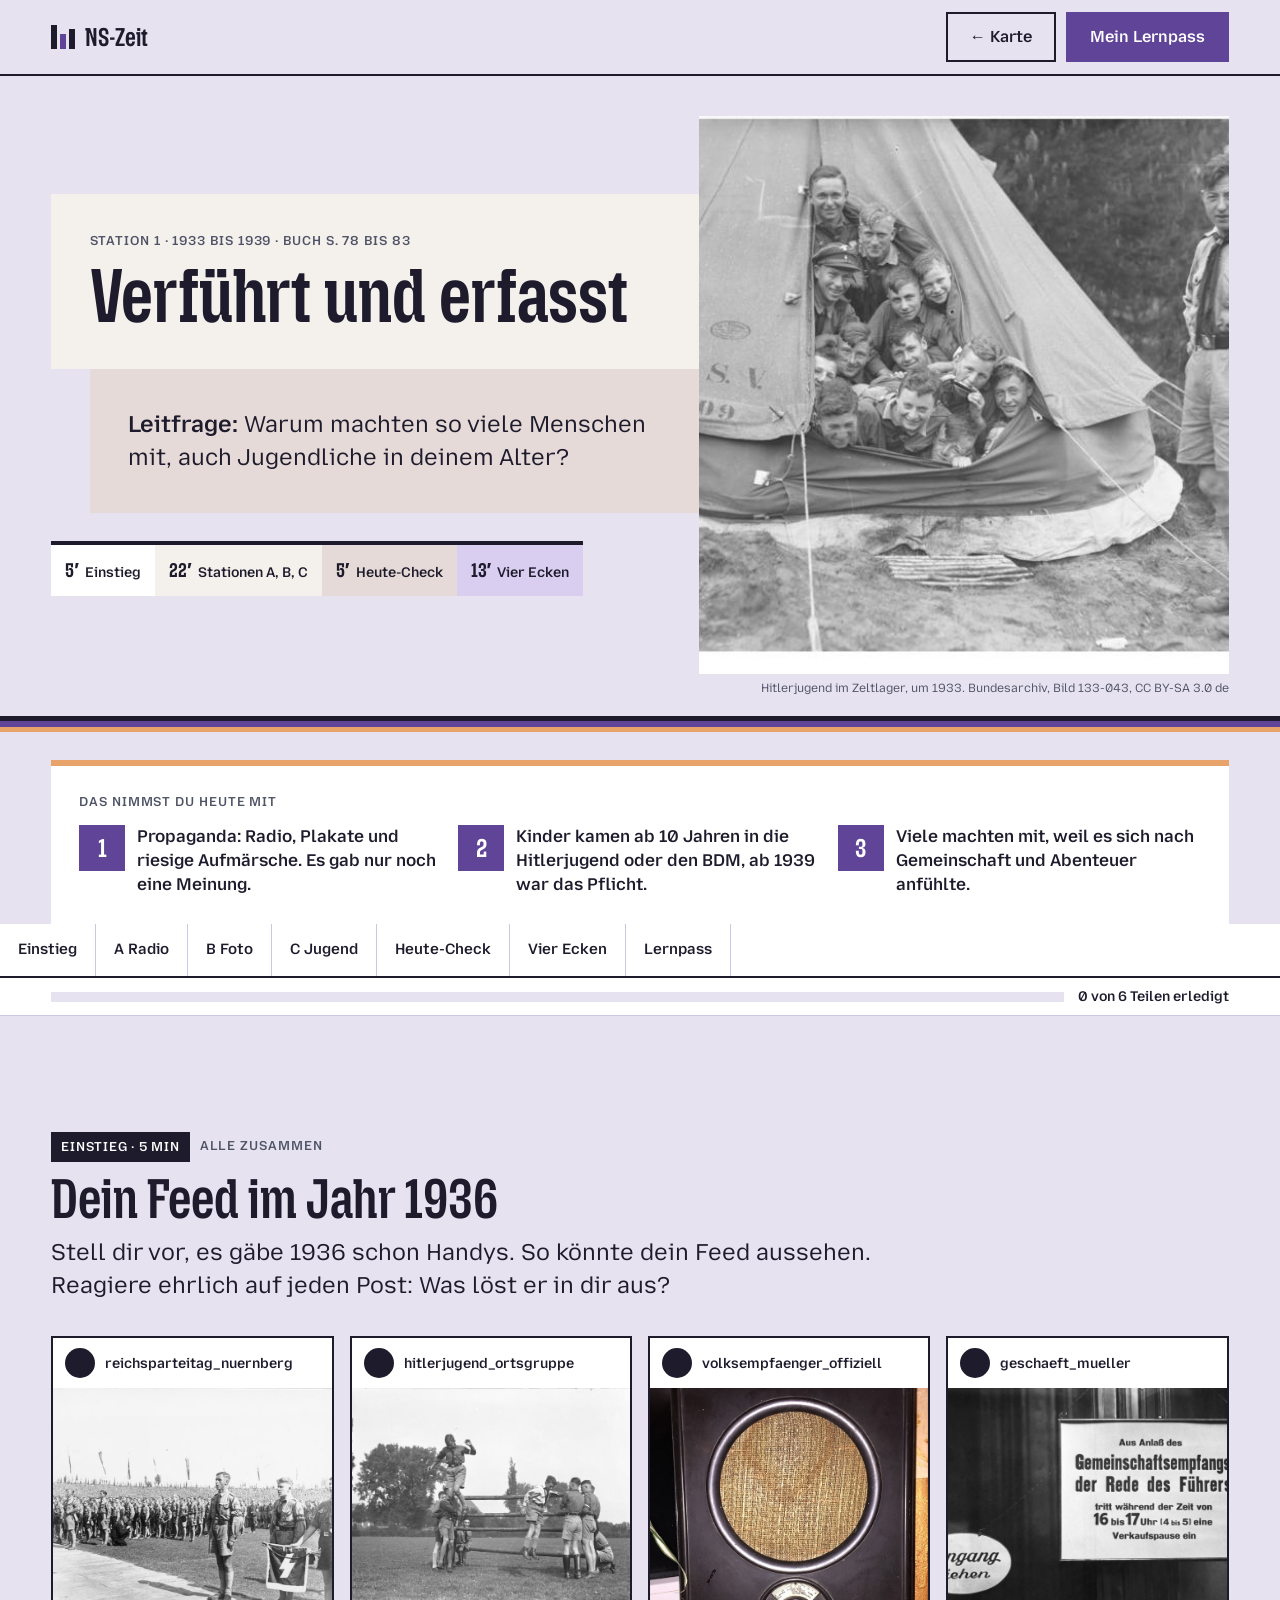
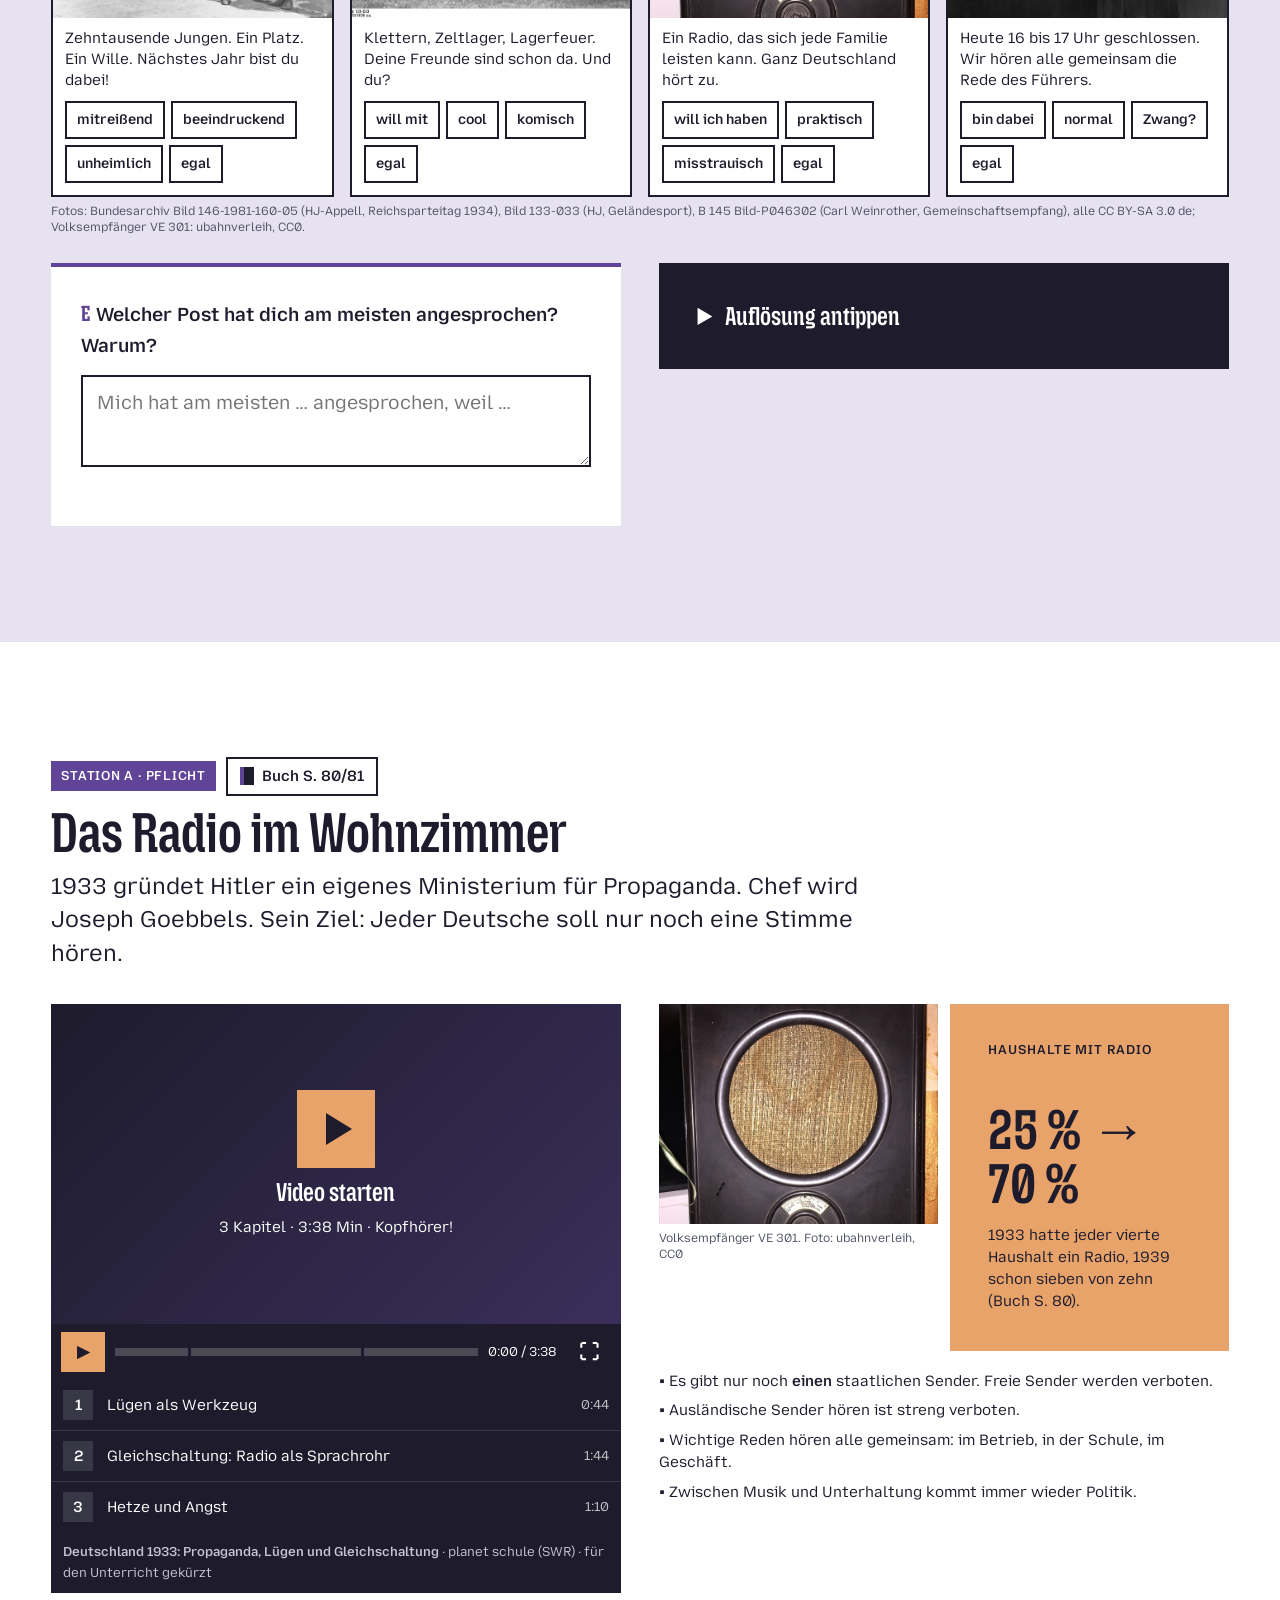
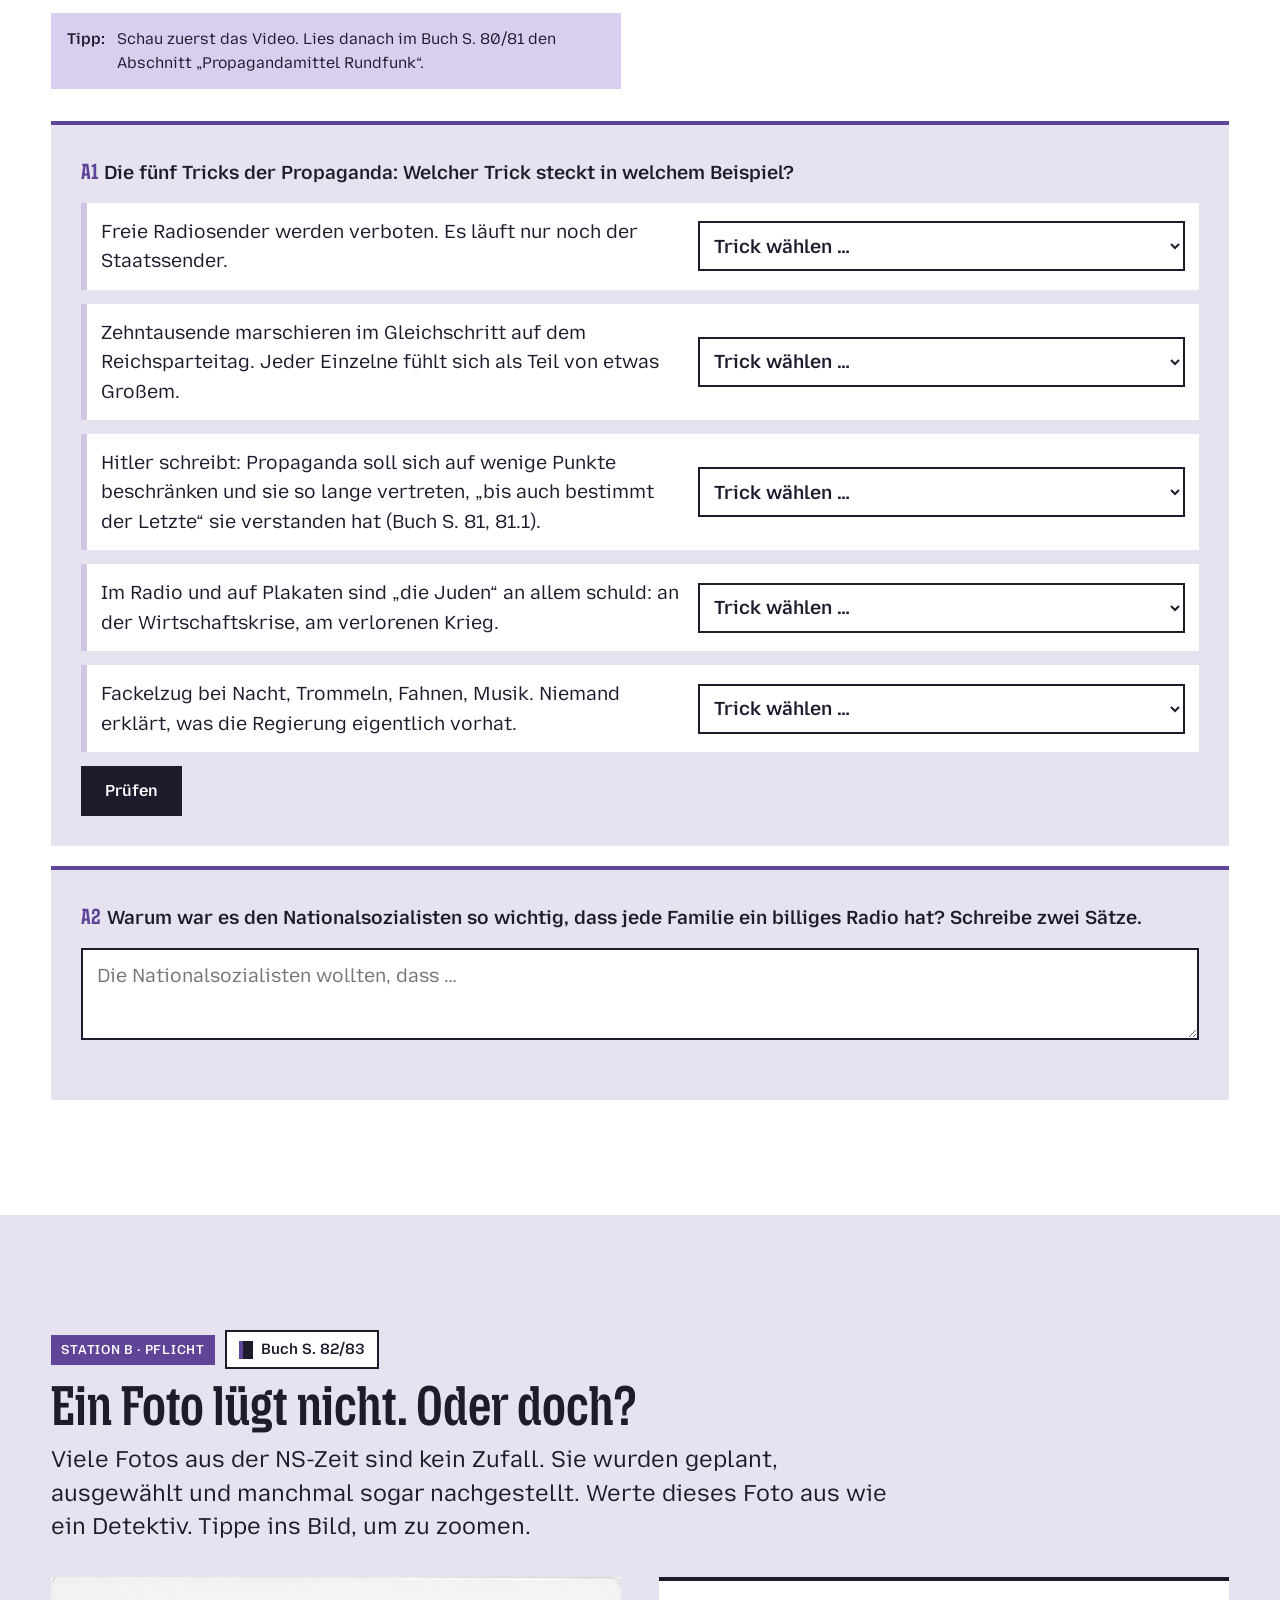
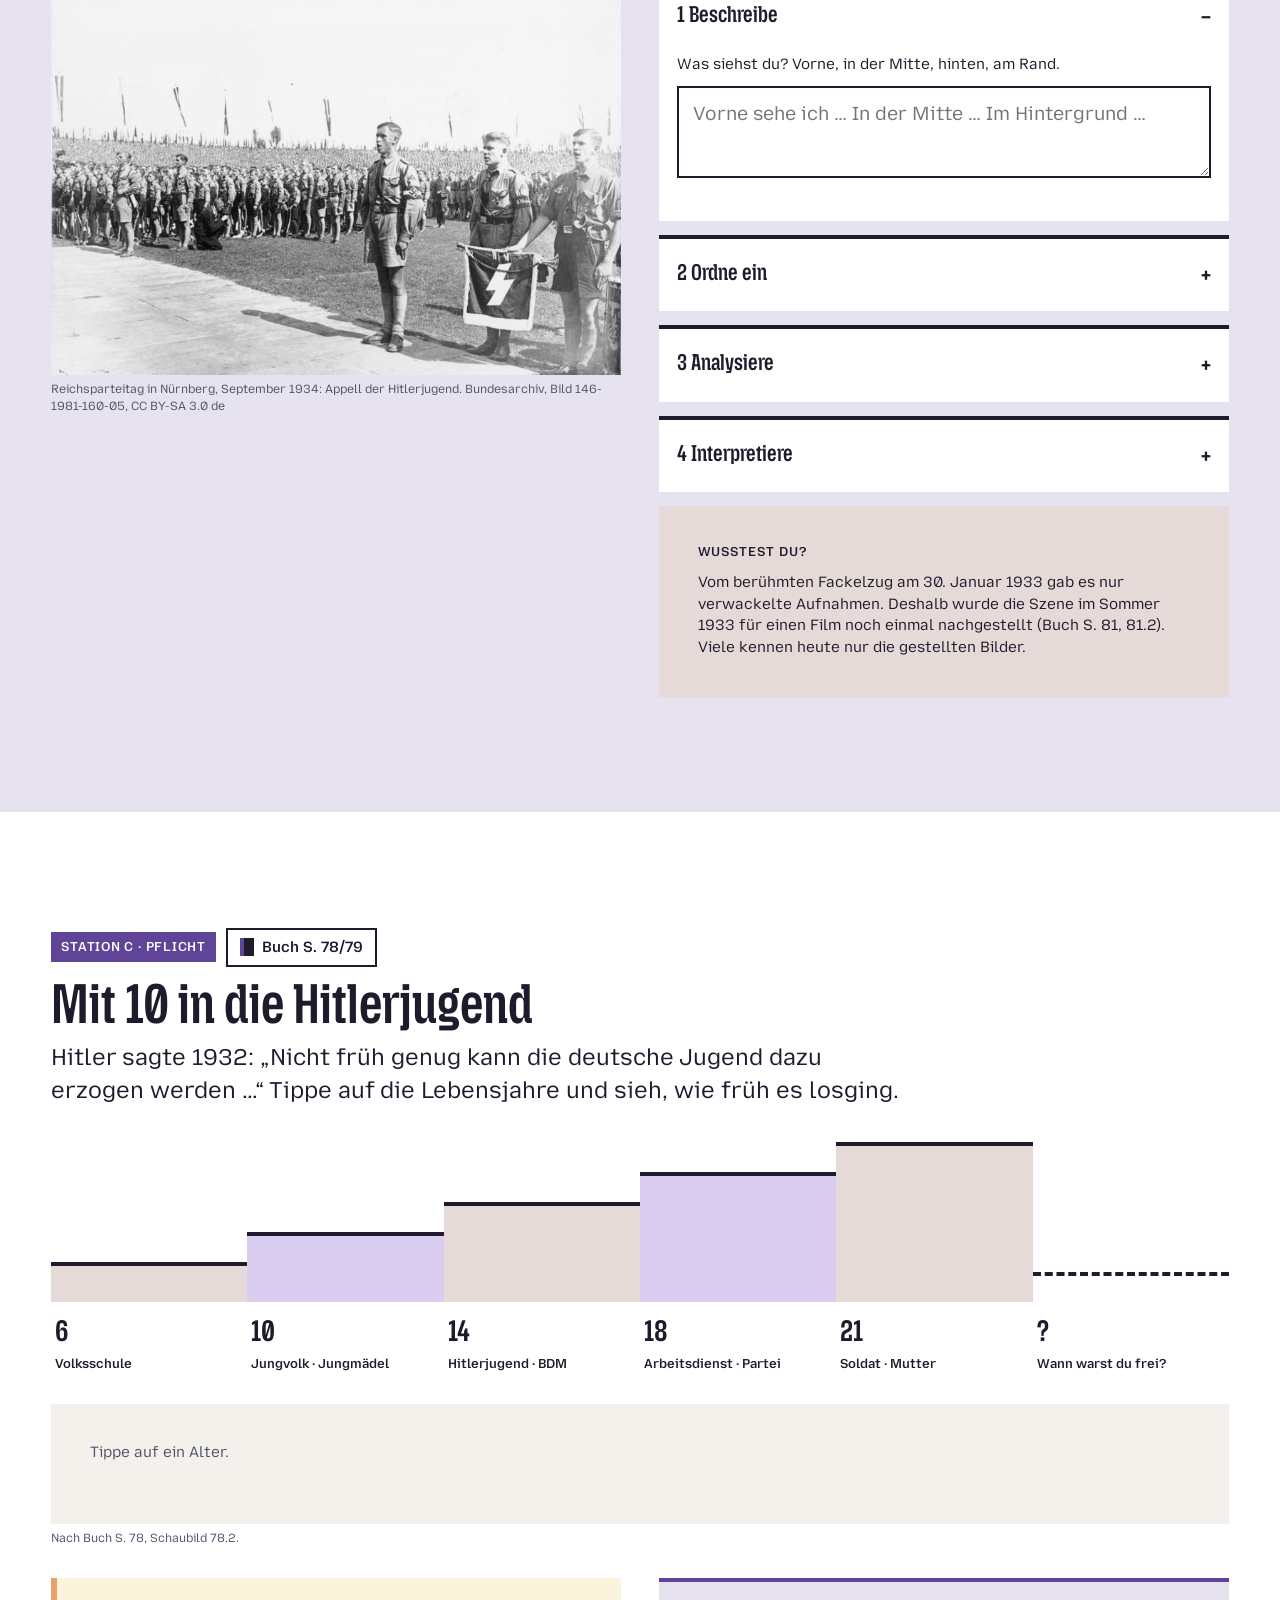
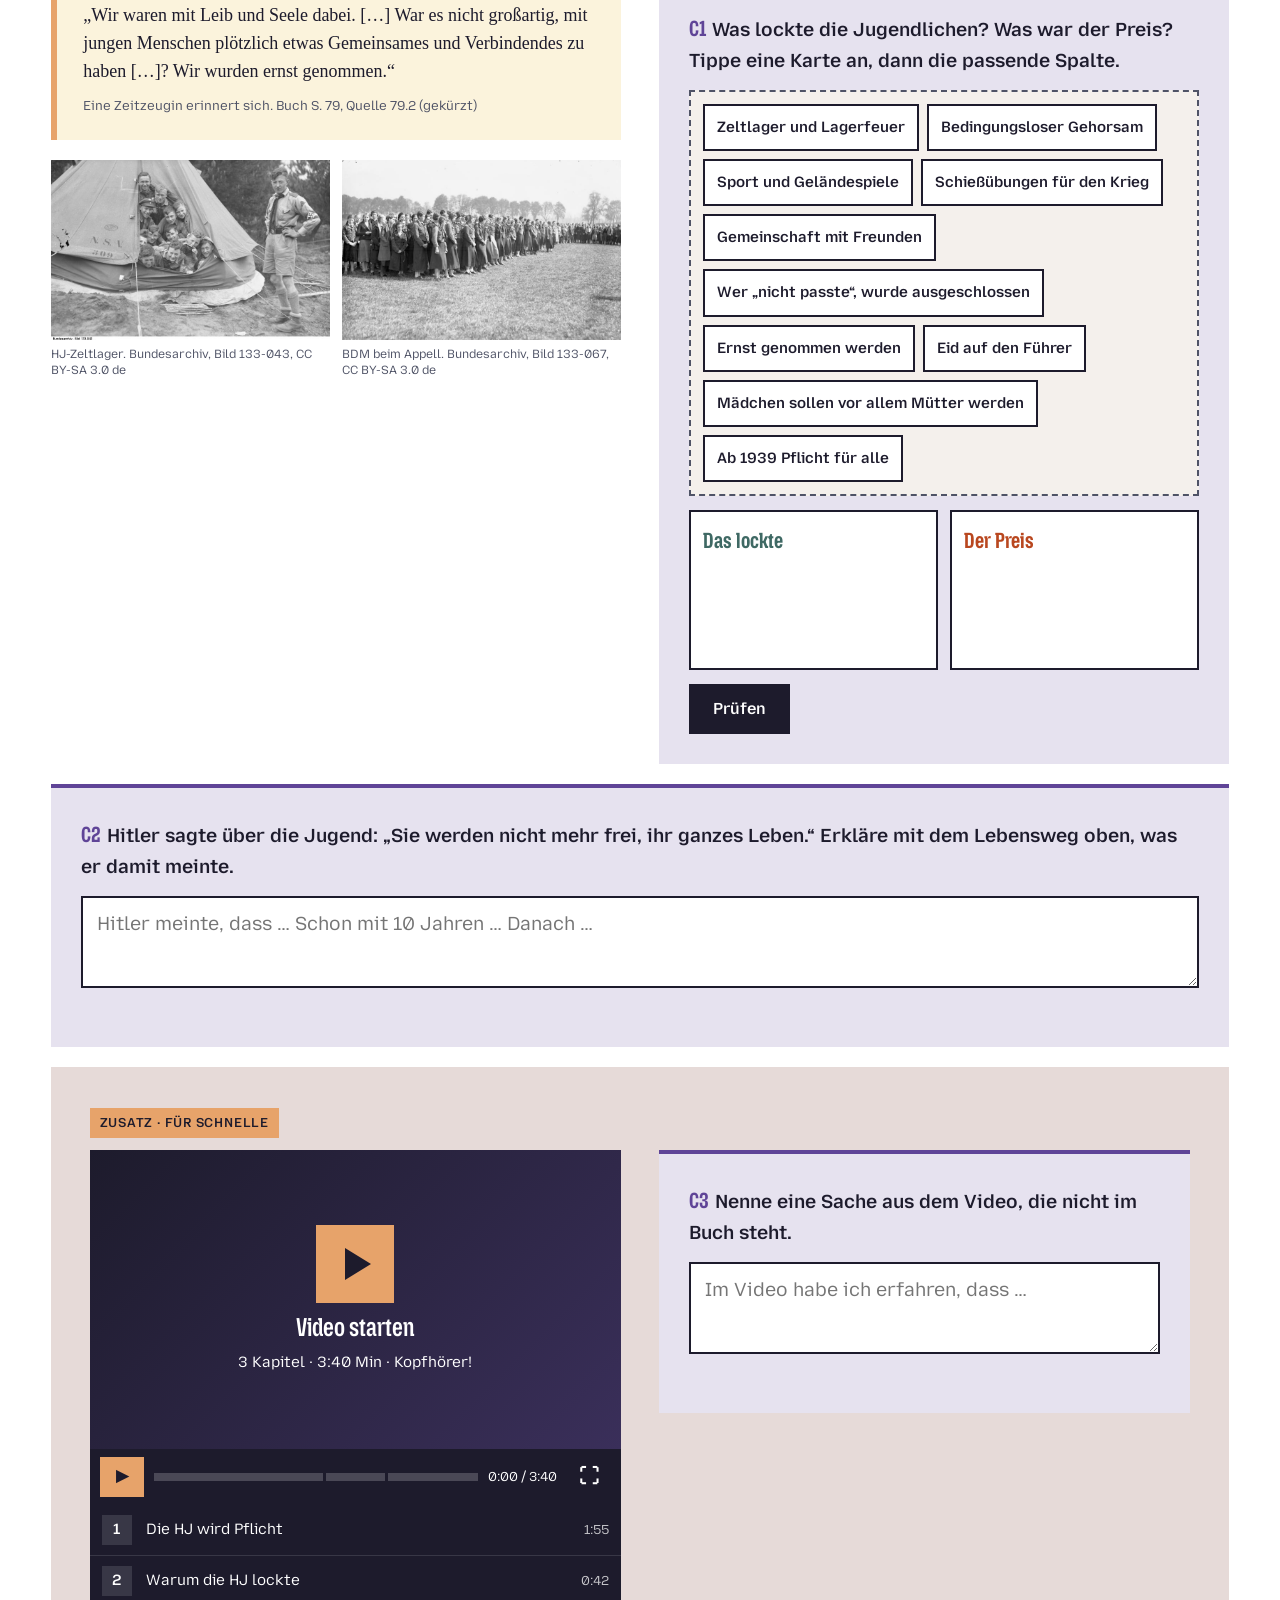
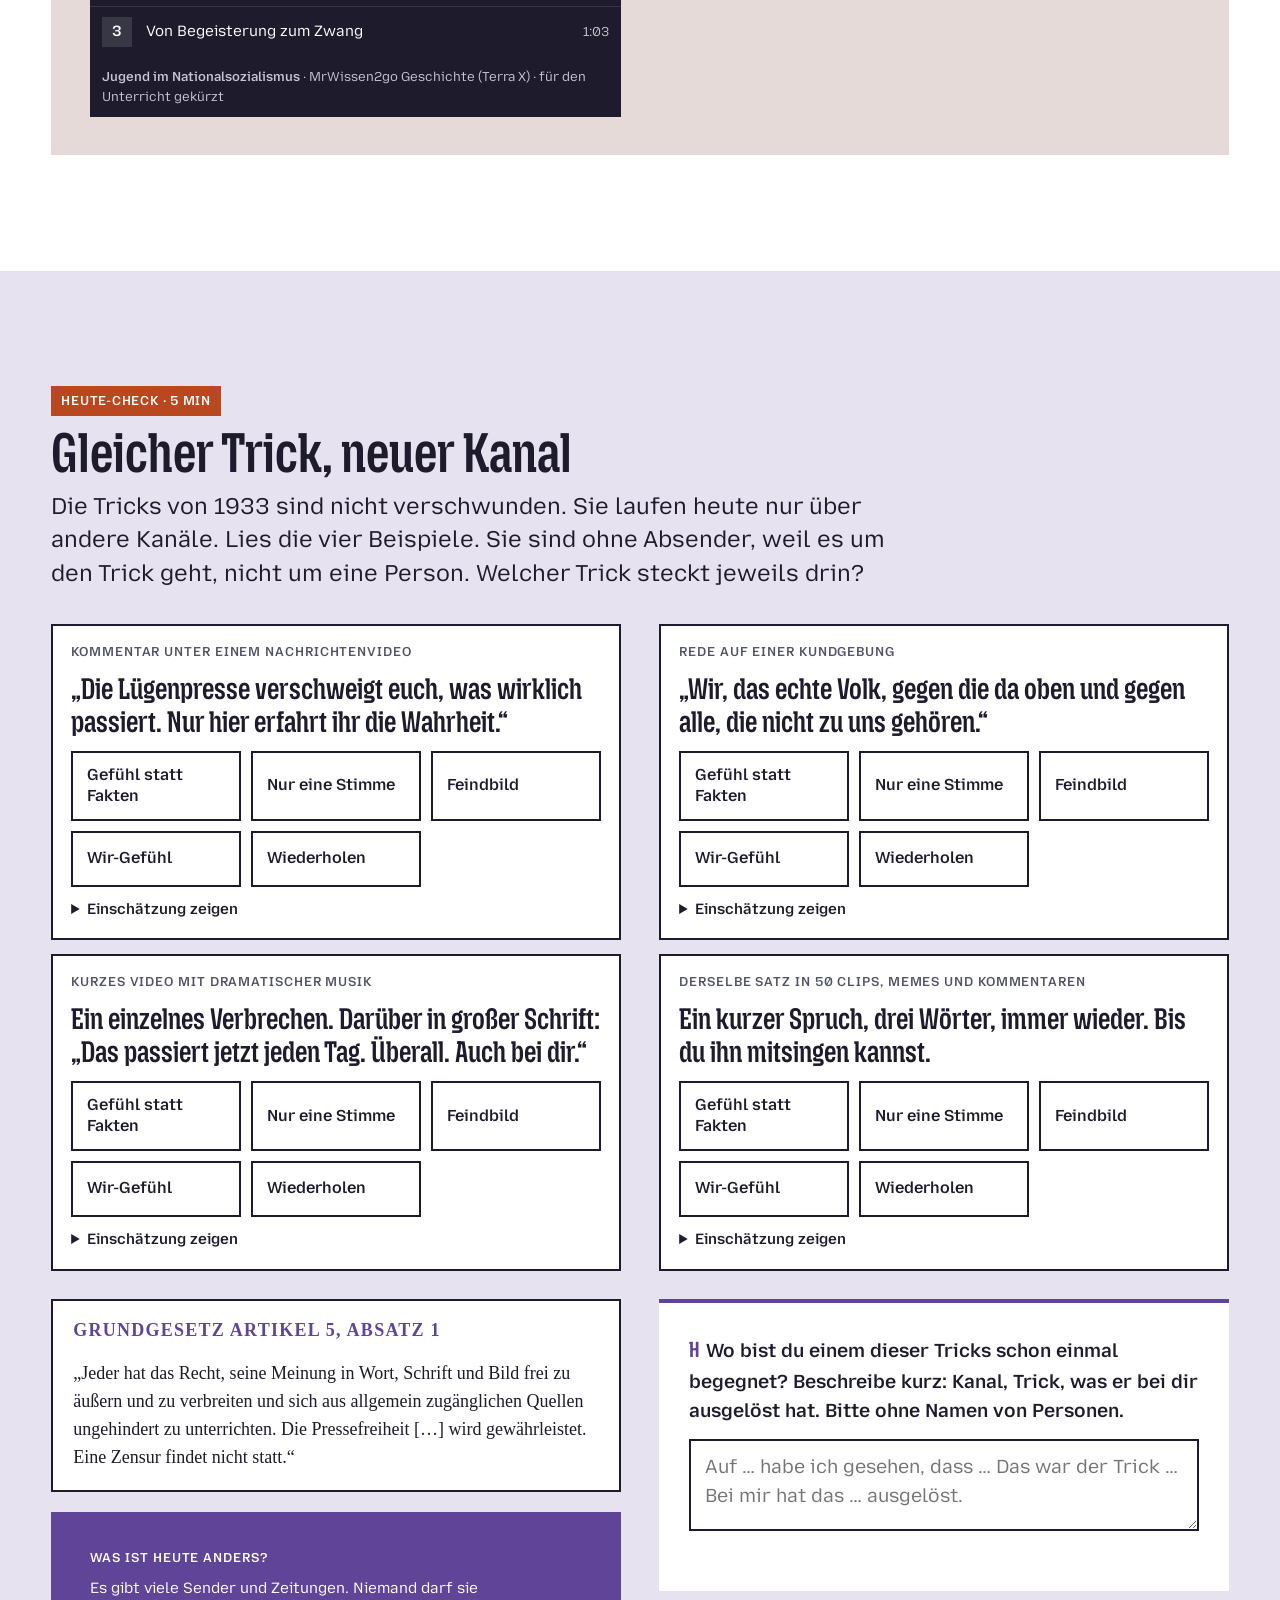
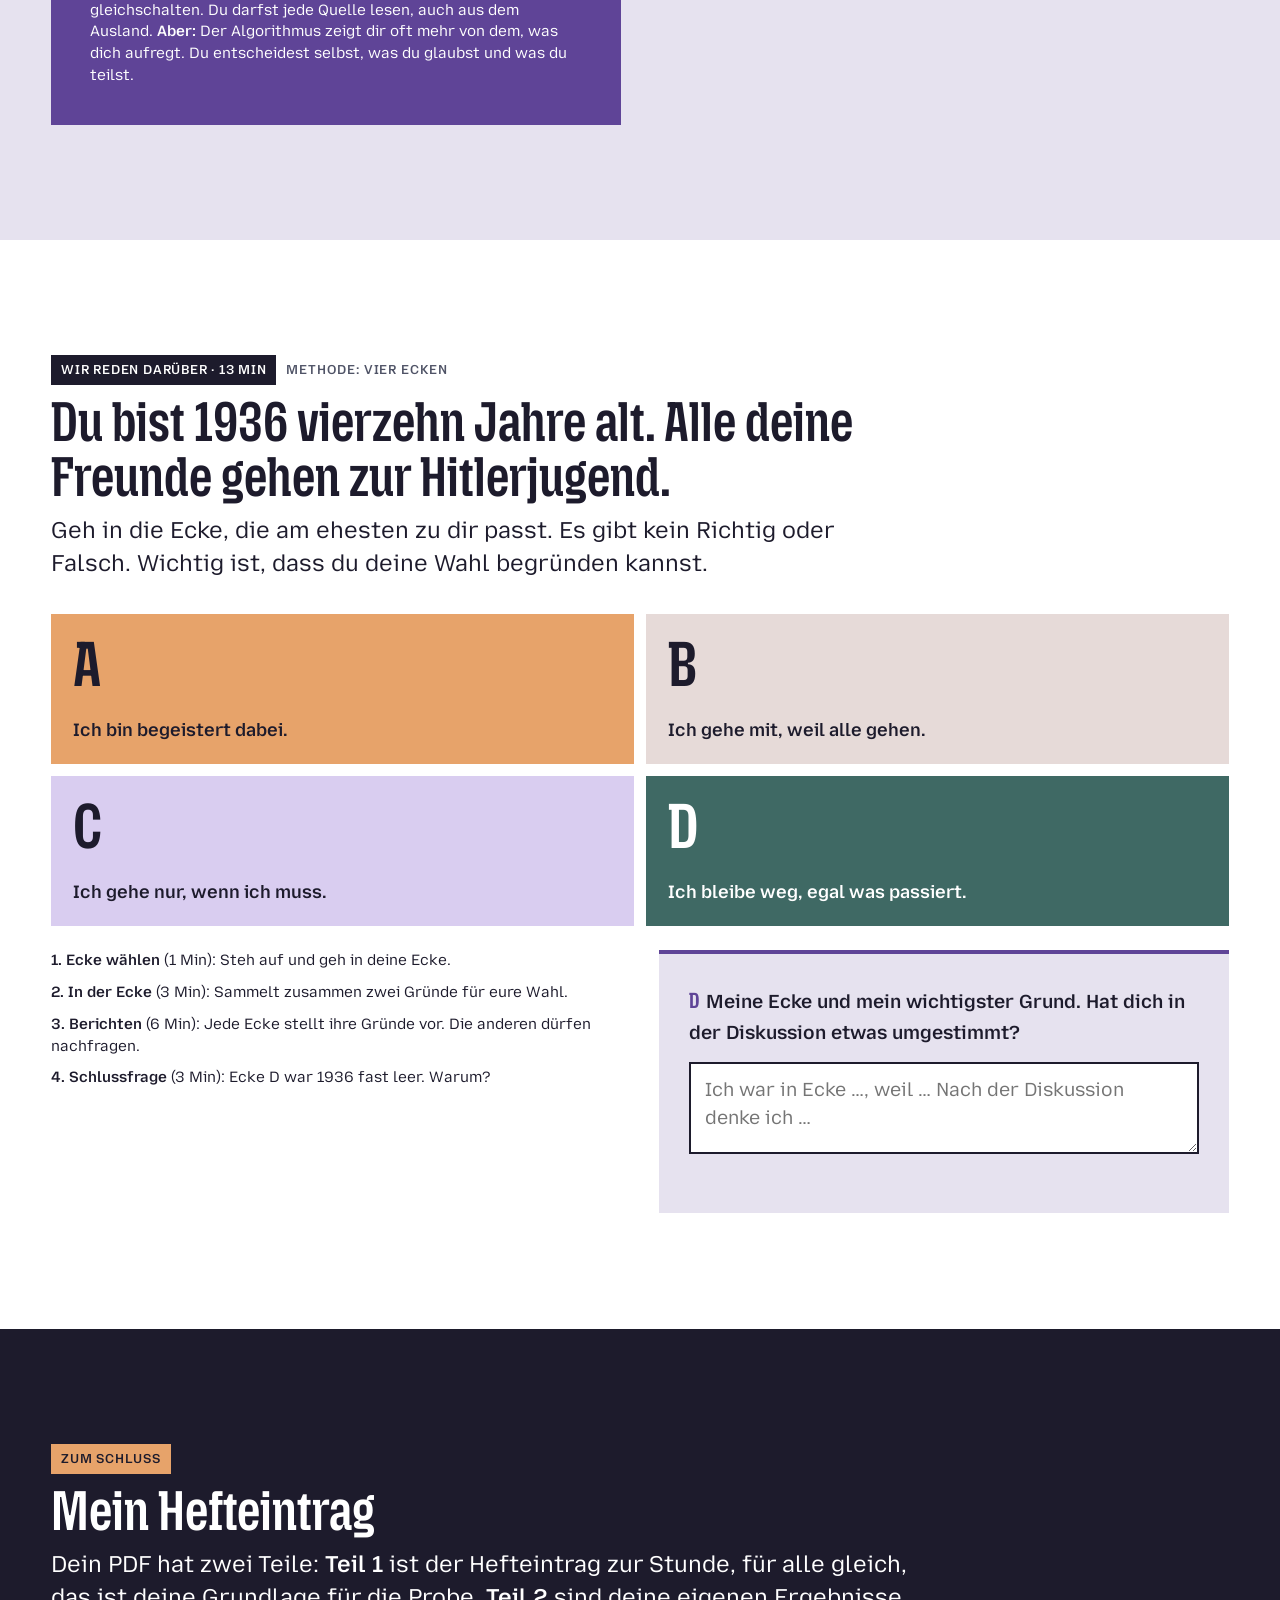
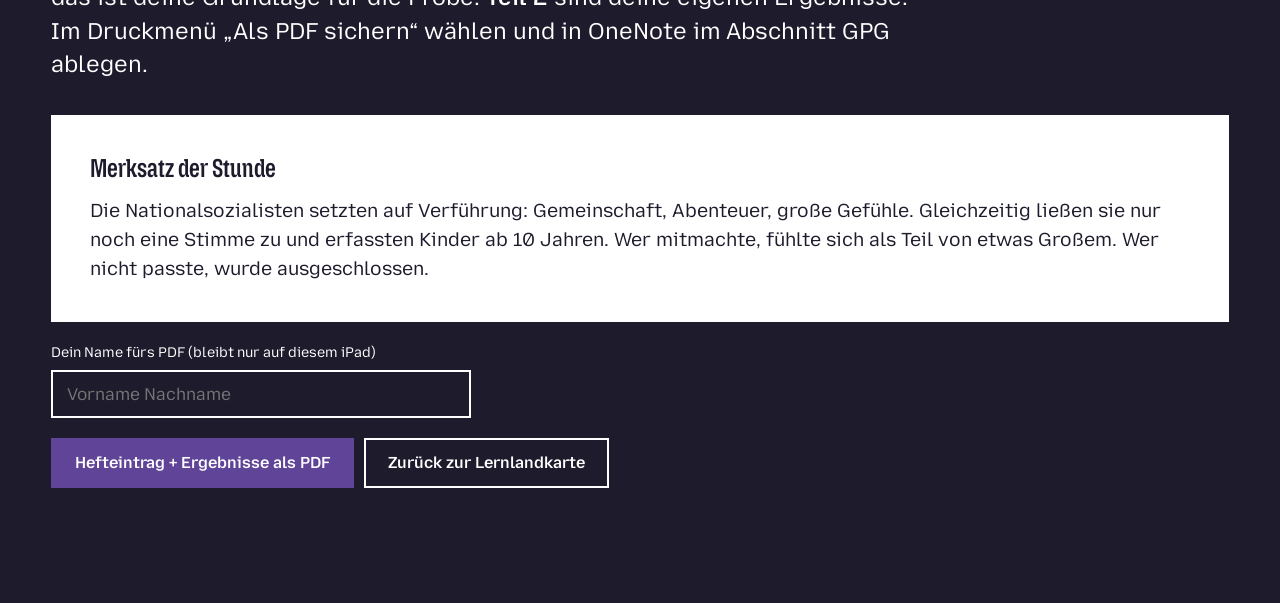
==== stunde-1/index.html @ ce8b6821 "Lernpass as notebook entry: part 1 shared summary (dates, terms, key points), part 2 own results, na" ====
<!doctype html>
<html lang="de">
<head>
<meta charset="utf-8">
<meta name="viewport" content="width=device-width, initial-scale=1, viewport-fit=cover">
<title>Station 1 · Verführt und erfasst · NS-Zeit</title>
<meta name="theme-color" content="#1d1b2c">
<link rel="icon" href="data:image/svg+xml,%3Csvg xmlns='http://www.w3.org/2000/svg' viewBox='0 0 64 64'%3E%3Crect width='64' height='64' fill='%231d1b2c'/%3E%3Crect x='14' y='14' width='9' height='36' fill='%23fff'/%3E%3Crect x='28' y='28' width='9' height='22' fill='%23a58bdb'/%3E%3Crect x='42' y='20' width='9' height='30' fill='%23fff'/%3E%3C/svg%3E">
<link rel="stylesheet" href="../assets/ns.css">
<script src="../assets/ns.js" defer></script>
</head>
<body>

<header class="bar">
  <a class="bar__mark" href="../index.html#karte"><i aria-hidden="true"><b></b><b></b><b></b></i>NS-Zeit</a>
  <nav class="bar__nav" aria-label="Seite">
    <a class="btn-2" href="../index.html#karte">← Karte</a>
    <a class="btn btn--lila" href="#lernpass">Mein Lernpass</a>
  </nav>
</header>

<main>
  <section class="lesson-hero" aria-labelledby="titel">
    <div class="lesson-hero__text">
      <div class="block"><p class="label muted" style="margin-bottom:10px">Station 1 · 1933 bis 1939 · Buch S. 78 bis 83</p>
        <h1 class="h-xl" id="titel">Verführt und erfasst</h1></div>
      <div class="block block--plaster" style="margin-left:clamp(0px,6%,60px)"><p class="lead"><b>Leitfrage:</b> Warum machten so viele Menschen mit, auch Jugendliche in deinem Alter?</p></div>
      <div class="timeline-mini" aria-label="Ablauf der Stunde">
        <span><b>5′</b>Einstieg</span><span><b>22′</b>Stationen A, B, C</span><span><b>5′</b>Heute-Check</span><span><b>13′</b>Vier Ecken</span>
      </div>
    </div>
    <div class="lesson-hero__photo reveal"><img src="../img/foto/s1-hj-zeltlager.jpg" alt="Jungen der Hitlerjugend schauen lachend aus einem Zelt, daneben ein Gruppenführer in Uniform."></div>
  </section>
  <p class="credit" style="padding:0 var(--gap);text-align:right">Hitlerjugend im Zeltlager, um 1933. Bundesarchiv, Bild 133-043, CC BY-SA 3.0 de</p>
  <div class="pavement" style="margin-top:20px"></div>

  <nav class="toc" aria-label="Teile der Stunde">
    <a href="#einstieg" data-need="s1.feed">Einstieg</a>
    <a href="#a" data-need="s1.a.match s1.a.radio">A Radio</a>
    <a href="#b" data-need="s1.b.1 s1.b.4">B Foto</a>
    <a href="#c" data-need="s1.c.sort s1.c.leben">C Jugend</a>
    <a href="#heute" data-need="s1.h.erlebt">Heute-Check</a>
    <a href="#ecken" data-need="s1.d.ecke">Vier Ecken</a>
    <a href="#lernpass">Lernpass</a>
  </nav>

  <!-- ===================== EINSTIEG ===================== -->
  <section class="part" id="einstieg" aria-labelledby="e-t">
    <div class="wrap">
      <div class="part__head">
        <p class="part__tag"><span class="chip">Einstieg · 5 Min</span><span class="label muted">alle zusammen</span></p>
        <h2 class="h-l" id="e-t">Dein Feed im Jahr 1936</h2>
        <p class="lead">Stell dir vor, es gäbe 1936 schon Handys. So könnte dein Feed aussehen. Reagiere ehrlich auf jeden Post: Was löst er in dir aus?</p>
      </div>
      <div class="feed" data-feed>
        <article class="post">
          <p class="post__head"><i></i>reichsparteitag_nuernberg</p>
          <div class="post__img reveal"><img src="../img/foto/s1-hj-appell.jpg" alt="Tausende Hitlerjungen stehen in Reihen auf einem riesigen Platz, vorne eine Fahne."></div>
          <p class="post__cap">Zehntausende Jungen. Ein Platz. Ein Wille. Nächstes Jahr bist du dabei!</p>
          <div class="post__react" data-choice="s1.feed.1"><button data-v="mitreißend">mitreißend</button><button data-v="beeindruckend">beeindruckend</button><button data-v="unheimlich">unheimlich</button><button data-v="egal">egal</button></div>
        </article>
        <article class="post">
          <p class="post__head"><i></i>hitlerjugend_ortsgruppe</p>
          <div class="post__img reveal"><img src="../img/foto/s1-hj-gelaende.jpg" alt="Jungen in kurzen Hosen klettern im Freien über ein Holzgerüst."></div>
          <p class="post__cap">Klettern, Zeltlager, Lagerfeuer. Deine Freunde sind schon da. Und du?</p>
          <div class="post__react" data-choice="s1.feed.2"><button data-v="mitreißend">will mit</button><button data-v="beeindruckend">cool</button><button data-v="unheimlich">komisch</button><button data-v="egal">egal</button></div>
        </article>
        <article class="post">
          <p class="post__head"><i></i>volksempfaenger_offiziell</p>
          <div class="post__img reveal"><img src="../img/foto/s1-volksempfaenger.jpg" alt="Ein dunkles Radio aus Kunststoff mit rundem Lautsprecher: der Volksempfänger VE 301." style="object-position:center 30%"></div>
          <p class="post__cap">Ein Radio, das sich jede Familie leisten kann. Ganz Deutschland hört zu.</p>
          <div class="post__react" data-choice="s1.feed.3"><button data-v="mitreißend">will ich haben</button><button data-v="beeindruckend">praktisch</button><button data-v="unheimlich">misstrauisch</button><button data-v="egal">egal</button></div>
        </article>
        <article class="post">
          <p class="post__head"><i></i>geschaeft_mueller</p>
          <div class="post__img reveal"><img src="../img/foto/s1-gemeinschaftsempfang.jpg" alt="Schild in einem Schaufenster: Aus Anlass des Gemeinschaftsempfangs der Rede des Führers tritt von 16 bis 17 Uhr eine Verkaufspause ein."></div>
          <p class="post__cap">Heute 16 bis 17 Uhr geschlossen. Wir hören alle gemeinsam die Rede des Führers.</p>
          <div class="post__react" data-choice="s1.feed.4"><button data-v="mitreißend">bin dabei</button><button data-v="beeindruckend">normal</button><button data-v="unheimlich">Zwang?</button><button data-v="egal">egal</button></div>
        </article>
      </div>
      <p class="credit">Fotos: Bundesarchiv Bild 146-1981-160-05 (HJ-Appell, Reichsparteitag 1934), Bild 133-033 (HJ, Geländesport), B 145 Bild-P046302 (Carl Weinrother, Gemeinschaftsempfang), alle CC BY-SA 3.0 de; Volksempfänger VE 301: ubahnverleih, CC0.</p>

      <div class="grid-2" style="margin-top:28px">
        <div class="task">
          <p class="task__q"><b>E</b>Welcher Post hat dich am meisten angesprochen? Warum?</p>
          <textarea class="answer" data-key="s1.feed" placeholder="Mich hat am meisten … angesprochen, weil …"></textarea><p class="saved" aria-live="polite"></p>
        </div>
        <details class="block block--ink" id="aufloesung">
          <summary class="h-s" style="cursor:pointer">Auflösung antippen</summary>
          <p style="margin-top:12px">Alle vier Posts kommen aus derselben Quelle: der NSDAP und dem Staat. Eine andere Meinung gab es in diesem Feed nicht. Zeitungen, Radio und Kino waren ab 1933 <b>gleichgeschaltet</b>. Das heißt: Alles musste im Sinne der Nationalsozialisten berichten.</p>
          <p>Genau das ist die Frage dieser Stunde: Warum wirkte das so gut?</p>
        </details>
      </div>
    </div>
  </section>

  <!-- ===================== STATION A ===================== -->
  <section class="part" id="a" aria-labelledby="a-t">
    <div class="wrap">
      <div class="part__head">
        <p class="part__tag"><span class="chip chip--lila">Station A · Pflicht</span><span class="book">Buch S. 80/81</span></p>
        <h2 class="h-l" id="a-t">Das Radio im Wohnzimmer</h2>
        <p class="lead">1933 gründet Hitler ein eigenes Ministerium für Propaganda. Chef wird Joseph Goebbels. Sein Ziel: Jeder Deutsche soll nur noch eine Stimme hören.</p>
      </div>
      <div class="grid-2">
        <div class="stack">
          <div class="clip" data-yt="ulQ17cJxWpI" data-key="s1.a.video" data-title="Deutschland 1933: Propaganda, Lügen und Gleichschaltung" data-quelle="planet schule (SWR)" data-clips='[[13, 57, "Lügen als Werkzeug"], [80, 184, "Gleichschaltung: Radio als Sprachrohr"], [324, 394, "Hetze und Angst"]]'></div>
          <div class="note"><b>Tipp:</b><span>Schau zuerst das Video. Lies danach im Buch S. 80/81 den Abschnitt „Propagandamittel Rundfunk“.</span></div>
        </div>
        <div class="stack">
          <div class="grid-2" style="gap:12px">
            <figure><div class="reveal" style="height:220px"><img src="../img/foto/s1-volksempfaenger.jpg" alt="Volksempfänger VE 301" style="object-position:center 30%"></div><figcaption class="credit">Volksempfänger VE 301. Foto: ubahnverleih, CC0</figcaption></figure>
            <div class="block block--sand" style="display:grid;align-content:center;gap:4px">
              <p class="label">Haushalte mit Radio</p>
              <p class="h-l">25 % → 70 %</p>
              <p class="small">1933 hatte jeder vierte Haushalt ein Radio, 1939 schon sieben von zehn (Buch S. 80).</p>
            </div>
          </div>
          <ul class="stack small" style="gap:8px">
            <li>▪ Es gibt nur noch <b>einen</b> staatlichen Sender. Freie Sender werden verboten.</li>
            <li>▪ Ausländische Sender hören ist streng verboten.</li>
            <li>▪ Wichtige Reden hören alle gemeinsam: im Betrieb, in der Schule, im Geschäft.</li>
            <li>▪ Zwischen Musik und Unterhaltung kommt immer wieder Politik.</li>
          </ul>
        </div>
      </div>

      <div class="task" data-match="s1.a.match" style="margin-top:32px">
        <p class="task__q"><b>A1</b>Die fünf Tricks der Propaganda: Welcher Trick steckt in welchem Beispiel?</p>
        <div class="match">
          <div class="match__row" data-right="eine">
            <p>Freie Radiosender werden verboten. Es läuft nur noch der Staatssender.</p>
            <select aria-label="Trick zu Beispiel 1"><option value="">Trick wählen …</option><option value="gefuehl">Gefühl statt Fakten</option><option value="wieder">Immer wiederholen</option><option value="eine">Nur eine Stimme</option><option value="feind">Ein Feindbild</option><option value="wir">Wir-Gefühl</option></select>
          </div>
          <div class="match__row" data-right="wir">
            <p>Zehntausende marschieren im Gleichschritt auf dem Reichsparteitag. Jeder Einzelne fühlt sich als Teil von etwas Großem.</p>
            <select aria-label="Trick zu Beispiel 2"><option value="">Trick wählen …</option><option value="gefuehl">Gefühl statt Fakten</option><option value="wieder">Immer wiederholen</option><option value="eine">Nur eine Stimme</option><option value="feind">Ein Feindbild</option><option value="wir">Wir-Gefühl</option></select>
          </div>
          <div class="match__row" data-right="wieder">
            <p>Hitler schreibt: Propaganda soll sich auf wenige Punkte beschränken und sie so lange vertreten, „bis auch bestimmt der Letzte“ sie verstanden hat (Buch S. 81, 81.1).</p>
            <select aria-label="Trick zu Beispiel 3"><option value="">Trick wählen …</option><option value="gefuehl">Gefühl statt Fakten</option><option value="wieder">Immer wiederholen</option><option value="eine">Nur eine Stimme</option><option value="feind">Ein Feindbild</option><option value="wir">Wir-Gefühl</option></select>
          </div>
          <div class="match__row" data-right="feind">
            <p>Im Radio und auf Plakaten sind „die Juden“ an allem schuld: an der Wirtschaftskrise, am verlorenen Krieg.</p>
            <select aria-label="Trick zu Beispiel 4"><option value="">Trick wählen …</option><option value="gefuehl">Gefühl statt Fakten</option><option value="wieder">Immer wiederholen</option><option value="eine">Nur eine Stimme</option><option value="feind">Ein Feindbild</option><option value="wir">Wir-Gefühl</option></select>
          </div>
          <div class="match__row" data-right="gefuehl">
            <p>Fackelzug bei Nacht, Trommeln, Fahnen, Musik. Niemand erklärt, was die Regierung eigentlich vorhat.</p>
            <select aria-label="Trick zu Beispiel 5"><option value="">Trick wählen …</option><option value="gefuehl">Gefühl statt Fakten</option><option value="wieder">Immer wiederholen</option><option value="eine">Nur eine Stimme</option><option value="feind">Ein Feindbild</option><option value="wir">Wir-Gefühl</option></select>
          </div>
        </div>
        <div style="display:flex;flex-wrap:wrap;gap:12px;align-items:center"><button class="btn" type="button" data-check>Prüfen</button><p class="feedback" aria-live="polite"></p></div>
      </div>

      <div class="task" style="margin-top:20px">
        <p class="task__q"><b>A2</b>Warum war es den Nationalsozialisten so wichtig, dass jede Familie ein billiges Radio hat? Schreibe zwei Sätze.</p>
        <textarea class="answer" data-key="s1.a.radio" placeholder="Die Nationalsozialisten wollten, dass …"></textarea><p class="saved" aria-live="polite"></p>
      </div>
    </div>
  </section>

  <!-- ===================== STATION B ===================== -->
  <section class="part" id="b" aria-labelledby="b-t">
    <div class="wrap">
      <div class="part__head">
        <p class="part__tag"><span class="chip chip--lila">Station B · Pflicht</span><span class="book">Buch S. 82/83</span></p>
        <h2 class="h-l" id="b-t">Ein Foto lügt nicht. Oder doch?</h2>
        <p class="lead">Viele Fotos aus der NS-Zeit sind kein Zufall. Sie wurden geplant, ausgewählt und manchmal sogar nachgestellt. Werte dieses Foto aus wie ein Detektiv. Tippe ins Bild, um zu zoomen.</p>
      </div>
      <div class="analyse">
        <figure class="analyse__photo">
          <div class="zoom"><img src="../img/foto/s1-hj-appell.jpg" alt="Reichsparteitag 1934: Tausende Hitlerjungen stehen in langen Reihen auf einem riesigen Feld. Vorne halten drei Jungen eine Fahne. Im Hintergrund viele Fahnenstangen."></div>
          <figcaption class="credit">Reichsparteitag in Nürnberg, September 1934: Appell der Hitlerjugend. Bundesarchiv, Bild 146-1981-160-05, CC BY-SA 3.0 de</figcaption>
        </figure>
        <div class="step4">
          <details open>
            <summary>1 Beschreibe</summary>
            <div class="inner"><p class="small">Was siehst du? Vorne, in der Mitte, hinten, am Rand.</p>
              <textarea class="answer" data-key="s1.b.1" placeholder="Vorne sehe ich … In der Mitte … Im Hintergrund …"></textarea><p class="saved" aria-live="polite"></p></div>
          </details>
          <details>
            <summary>2 Ordne ein</summary>
            <div class="inner"><p class="small">Wann und wo ist das Foto entstanden? Was für ein Ereignis ist das? Die Bildunterschrift hilft.</p>
              <div class="choices" data-choice="s1.b.2"><button class="choice" data-v="zufall">ein zufälliges Treffen</button><button class="choice" data-v="geplant">eine geplante Großveranstaltung</button><button class="choice" data-v="schule">ein normaler Schultag</button></div></div>
          </details>
          <details>
            <summary>3 Analysiere</summary>
            <div class="inner"><p class="small">Von wo hat der Fotograf fotografiert? Warum zeigt das Bild so viele Menschen und kein einziges Gesicht ganz nah?</p>
              <textarea class="answer" data-key="s1.b.3" placeholder="Der Fotograf steht … Man sieht viele Menschen, weil …"></textarea><p class="saved" aria-live="polite"></p></div>
          </details>
          <details>
            <summary>4 Interpretiere</summary>
            <div class="inner"><p class="small">Was soll ein 14-Jähriger denken, wenn er dieses Foto 1934 in der Zeitung sieht?</p>
              <textarea class="answer" data-key="s1.b.4" placeholder="Er soll denken: …"></textarea><p class="saved" aria-live="polite"></p></div>
          </details>
          <div class="block block--plaster">
            <p class="label" style="margin-bottom:6px">Wusstest du?</p>
            <p class="small">Vom berühmten Fackelzug am 30. Januar 1933 gab es nur verwackelte Aufnahmen. Deshalb wurde die Szene im Sommer 1933 für einen Film noch einmal nachgestellt (Buch S. 81, 81.2). Viele kennen heute nur die gestellten Bilder.</p>
          </div>
        </div>
      </div>
    </div>
  </section>

  <!-- ===================== STATION C ===================== -->
  <section class="part" id="c" aria-labelledby="c-t">
    <div class="wrap">
      <div class="part__head">
        <p class="part__tag"><span class="chip chip--lila">Station C · Pflicht</span><span class="book">Buch S. 78/79</span></p>
        <h2 class="h-l" id="c-t">Mit 10 in die Hitlerjugend</h2>
        <p class="lead">Hitler sagte 1932: „Nicht früh genug kann die deutsche Jugend dazu erzogen werden …“ Tippe auf die Lebensjahre und sieh, wie früh es losging.</p>
      </div>

      <div class="lifepath" role="group" aria-label="Lebensweg eines Jungen und eines Mädchens">
        <button type="button" data-age="6" style="--h:40"><span class="bar-step"></span><span class="age">6</span><span class="org">Volksschule</span></button>
        <button type="button" data-age="10" style="--h:70"><span class="bar-step"></span><span class="age">10</span><span class="org">Jungvolk · Jungmädel</span></button>
        <button type="button" data-age="14" style="--h:100"><span class="bar-step"></span><span class="age">14</span><span class="org">Hitlerjugend · BDM</span></button>
        <button type="button" data-age="18" style="--h:130"><span class="bar-step"></span><span class="age">18</span><span class="org">Arbeitsdienst · Partei</span></button>
        <button type="button" data-age="21" style="--h:160"><span class="bar-step"></span><span class="age">21</span><span class="org">Soldat · Mutter</span></button>
        <button type="button" data-age="frei" style="--h:30"><span class="bar-step" style="background:var(--white);border-top-style:dashed"></span><span class="age">?</span><span class="org">Wann warst du frei?</span></button>
      </div>
      <div class="lifeinfo block" id="lifeinfo" aria-live="polite"><p class="small muted">Tippe auf ein Alter.</p></div>
      <p class="credit">Nach Buch S. 78, Schaubild 78.2.</p>

      <div class="grid-2" style="margin-top:32px">
        <div class="stack">
          <blockquote class="quote">„Wir waren mit Leib und Seele dabei. […] War es nicht großartig, mit jungen Menschen plötzlich etwas Gemeinsames und Verbindendes zu haben […]? Wir wurden ernst genommen.“
            <cite>Eine Zeitzeugin erinnert sich. Buch S. 79, Quelle 79.2 (gekürzt)</cite></blockquote>
          <div class="grid-2" style="gap:12px">
            <figure><div class="reveal" style="height:180px"><img src="../img/foto/s1-hj-zeltlager.jpg" alt="Hitlerjungen im Zeltlager"></div><figcaption class="credit">HJ-Zeltlager. Bundesarchiv, Bild 133-043, CC BY-SA 3.0 de</figcaption></figure>
            <figure><div class="reveal" style="height:180px"><img src="../img/foto/s1-bdm-appell.jpg" alt="Mädchen des BDM stehen in einer langen Reihe zum Appell."></div><figcaption class="credit">BDM beim Appell. Bundesarchiv, Bild 133-067, CC BY-SA 3.0 de</figcaption></figure>
          </div>
        </div>
        <div class="task" data-sorter="s1.c.sort">
          <p class="task__q"><b>C1</b>Was lockte die Jugendlichen? Was war der Preis? Tippe eine Karte an, dann die passende Spalte.</p>
          <div class="sorter">
            <div class="sorter__pool" aria-label="Karten">
              <button type="button" class="chipcard" data-id="1" data-right="a">Zeltlager und Lagerfeuer</button>
              <button type="button" class="chipcard" data-id="2" data-right="b">Bedingungsloser Gehorsam</button>
              <button type="button" class="chipcard" data-id="3" data-right="a">Sport und Geländespiele</button>
              <button type="button" class="chipcard" data-id="4" data-right="b">Schießübungen für den Krieg</button>
              <button type="button" class="chipcard" data-id="5" data-right="a">Gemeinschaft mit Freunden</button>
              <button type="button" class="chipcard" data-id="6" data-right="b">Wer „nicht passte“, wurde ausgeschlossen</button>
              <button type="button" class="chipcard" data-id="7" data-right="a">Ernst genommen werden</button>
              <button type="button" class="chipcard" data-id="8" data-right="b">Eid auf den Führer</button>
              <button type="button" class="chipcard" data-id="9" data-right="b">Mädchen sollen vor allem Mütter werden</button>
              <button type="button" class="chipcard" data-id="10" data-right="b">Ab 1939 Pflicht für alle</button>
            </div>
            <div class="sorter__cols">
              <div class="sorter__col sorter__col--a" data-col="a"><h4>Das lockte</h4></div>
              <div class="sorter__col sorter__col--b" data-col="b"><h4>Der Preis</h4></div>
            </div>
            <div style="display:flex;flex-wrap:wrap;gap:12px;align-items:center"><button class="btn" type="button" data-check>Prüfen</button><p class="feedback" aria-live="polite"></p></div>
          </div>
        </div>
      </div>

      <div class="task" style="margin-top:20px">
        <p class="task__q"><b>C2</b>Hitler sagte über die Jugend: „Sie werden nicht mehr frei, ihr ganzes Leben.“ Erkläre mit dem Lebensweg oben, was er damit meinte.</p>
        <textarea class="answer" data-key="s1.c.leben" placeholder="Hitler meinte, dass … Schon mit 10 Jahren … Danach …"></textarea><p class="saved" aria-live="polite"></p>
      </div>

      <div class="block block--plaster" style="margin-top:20px">
        <p class="part__tag" style="margin-bottom:12px"><span class="chip chip--sand">Zusatz · für Schnelle</span></p>
        <div class="grid-2">
          <div>
            <div class="clip" data-yt="iraKtSfVgFk" data-key="s1.c.video" data-title="Jugend im Nationalsozialismus" data-quelle="MrWissen2go Geschichte (Terra X)" data-clips='[[65, 180, "Die HJ wird Pflicht"], [258, 300, "Warum die HJ lockte"], [549, 612, "Von Begeisterung zum Zwang"]]'></div>
          </div>
          <div class="task">
            <p class="task__q"><b>C3</b>Nenne eine Sache aus dem Video, die nicht im Buch steht.</p>
            <textarea class="answer" data-key="s1.c.zusatz" placeholder="Im Video habe ich erfahren, dass …"></textarea><p class="saved" aria-live="polite"></p>
          </div>
        </div>
      </div>
    </div>
  </section>

  <!-- ===================== HEUTE-CHECK ===================== -->
  <section class="part" id="heute" aria-labelledby="h-t">
    <div class="wrap">
      <div class="part__head">
        <p class="part__tag"><span class="chip chip--brick">Heute-Check · 5 Min</span></p>
        <h2 class="h-l" id="h-t">Gleicher Trick, neuer Kanal</h2>
        <p class="lead">Die Tricks von 1933 sind nicht verschwunden. Sie laufen heute nur über andere Kanäle. Lies die vier Beispiele. Sie sind ohne Absender, weil es um den Trick geht, nicht um eine Person. Welcher Trick steckt jeweils drin?</p>
      </div>
      <div class="grid-2">
        <div class="today">
          <div class="today__card">
            <p class="label muted">Kommentar unter einem Nachrichtenvideo</p>
            <blockquote>„Die Lügenpresse verschweigt euch, was wirklich passiert. Nur hier erfahrt ihr die Wahrheit.“</blockquote>
            <div class="choices" data-choice="s1.h.1" data-multi><button class="choice" data-v="Gefühl statt Fakten">Gefühl statt Fakten</button><button class="choice" data-v="Nur eine Stimme">Nur eine Stimme</button><button class="choice" data-v="Feindbild">Feindbild</button><button class="choice" data-v="Wir-Gefühl">Wir-Gefühl</button><button class="choice" data-v="Wiederholen">Wiederholen</button></div>
            <details><summary class="small" style="cursor:pointer;font-weight:600">Einschätzung zeigen</summary><p class="small" style="margin-top:8px">Vor allem <b>Nur eine Stimme</b>: Alle anderen Quellen sollen unglaubwürdig wirken. Das Wort „Lügenpresse“ benutzten schon die Nationalsozialisten gegen freie Zeitungen. 2014 wurde es zum „Unwort des Jahres“ gewählt.</p></details>
          </div>
          <div class="today__card">
            <p class="label muted">Kurzes Video mit dramatischer Musik</p>
            <blockquote>Ein einzelnes Verbrechen. Darüber in großer Schrift: „Das passiert jetzt jeden Tag. Überall. Auch bei dir.“</blockquote>
            <div class="choices" data-choice="s1.h.2" data-multi><button class="choice" data-v="Gefühl statt Fakten">Gefühl statt Fakten</button><button class="choice" data-v="Nur eine Stimme">Nur eine Stimme</button><button class="choice" data-v="Feindbild">Feindbild</button><button class="choice" data-v="Wir-Gefühl">Wir-Gefühl</button><button class="choice" data-v="Wiederholen">Wiederholen</button></div>
            <details><summary class="small" style="cursor:pointer;font-weight:600">Einschätzung zeigen</summary><p class="small" style="margin-top:8px"><b>Gefühl statt Fakten</b>: Ein Einzelfall soll Angst machen. Ob es wirklich „jeden Tag“ passiert, sagt das Video nicht. Oft steckt auch ein <b>Feindbild</b> dahinter, wenn eine ganze Gruppe gemeint ist.</p></details>
          </div>
        </div>
        <div class="today">
          <div class="today__card">
            <p class="label muted">Rede auf einer Kundgebung</p>
            <blockquote>„Wir, das echte Volk, gegen die da oben und gegen alle, die nicht zu uns gehören.“</blockquote>
            <div class="choices" data-choice="s1.h.3" data-multi><button class="choice" data-v="Gefühl statt Fakten">Gefühl statt Fakten</button><button class="choice" data-v="Nur eine Stimme">Nur eine Stimme</button><button class="choice" data-v="Feindbild">Feindbild</button><button class="choice" data-v="Wir-Gefühl">Wir-Gefühl</button><button class="choice" data-v="Wiederholen">Wiederholen</button></div>
            <details><summary class="small" style="cursor:pointer;font-weight:600">Einschätzung zeigen</summary><p class="small" style="margin-top:8px"><b>Wir-Gefühl</b> und <b>Feindbild</b> zusammen: Wer bestimmt, wer zum „echten Volk“ gehört? Das Grundgesetz sagt: Alle Menschen sind vor dem Gesetz gleich (Art. 3).</p></details>
          </div>
          <div class="today__card">
            <p class="label muted">Derselbe Satz in 50 Clips, Memes und Kommentaren</p>
            <blockquote>Ein kurzer Spruch, drei Wörter, immer wieder. Bis du ihn mitsingen kannst.</blockquote>
            <div class="choices" data-choice="s1.h.4" data-multi><button class="choice" data-v="Gefühl statt Fakten">Gefühl statt Fakten</button><button class="choice" data-v="Nur eine Stimme">Nur eine Stimme</button><button class="choice" data-v="Feindbild">Feindbild</button><button class="choice" data-v="Wir-Gefühl">Wir-Gefühl</button><button class="choice" data-v="Wiederholen">Wiederholen</button></div>
            <details><summary class="small" style="cursor:pointer;font-weight:600">Einschätzung zeigen</summary><p class="small" style="margin-top:8px"><b>Wiederholen</b>: genau das, was Hitler in Quelle 81.1 beschreibt. Was wir oft hören, halten wir irgendwann für wahr.</p></details>
          </div>
        </div>
      </div>

      <div class="grid-2" style="margin-top:28px">
        <div class="stack">
          <div class="gg">
            <p class="label">Grundgesetz Artikel 5, Absatz 1</p>
            <p>„Jeder hat das Recht, seine Meinung in Wort, Schrift und Bild frei zu äußern und zu verbreiten und sich aus allgemein zugänglichen Quellen ungehindert zu unterrichten. Die Pressefreiheit […] wird gewährleistet. Eine Zensur findet nicht statt.“</p>
          </div>
          <div class="block block--lila">
            <p class="label" style="margin-bottom:8px">Was ist heute anders?</p>
            <p class="small">Es gibt viele Sender und Zeitungen. Niemand darf sie gleichschalten. Du darfst jede Quelle lesen, auch aus dem Ausland. <b>Aber:</b> Der Algorithmus zeigt dir oft mehr von dem, was dich aufregt. Du entscheidest selbst, was du glaubst und was du teilst.</p>
          </div>
        </div>
        <div class="task">
          <p class="task__q"><b>H</b>Wo bist du einem dieser Tricks schon einmal begegnet? Beschreibe kurz: Kanal, Trick, was er bei dir ausgelöst hat. Bitte ohne Namen von Personen.</p>
          <textarea class="answer" data-key="s1.h.erlebt" placeholder="Auf … habe ich gesehen, dass … Das war der Trick … Bei mir hat das … ausgelöst."></textarea><p class="saved" aria-live="polite"></p>
        </div>
      </div>
    </div>
  </section>

  <!-- ===================== VIER ECKEN ===================== -->
  <section class="part" id="ecken" aria-labelledby="d-t">
    <div class="wrap">
      <div class="part__head">
        <p class="part__tag"><span class="chip">Wir reden darüber · 13 Min</span><span class="label muted">Methode: Vier Ecken</span></p>
        <h2 class="h-l" id="d-t">Du bist 1936 vierzehn Jahre alt. Alle deine Freunde gehen zur Hitlerjugend.</h2>
        <p class="lead">Geh in die Ecke, die am ehesten zu dir passt. Es gibt kein Richtig oder Falsch. Wichtig ist, dass du deine Wahl begründen kannst.</p>
      </div>
      <div class="corners" data-choice="s1.d.ecke">
        <button type="button" class="corner choice" data-v="A: Ich bin begeistert dabei." style="border:0"><span class="big">A</span><p>Ich bin begeistert dabei.</p></button>
        <button type="button" class="corner choice" data-v="B: Ich gehe mit, weil alle gehen." style="border:0"><span class="big">B</span><p>Ich gehe mit, weil alle gehen.</p></button>
        <button type="button" class="corner choice" data-v="C: Ich gehe nur, wenn ich muss." style="border:0"><span class="big">C</span><p>Ich gehe nur, wenn ich muss.</p></button>
        <button type="button" class="corner choice" data-v="D: Ich bleibe weg, egal was passiert." style="border:0"><span class="big">D</span><p>Ich bleibe weg, egal was passiert.</p></button>
      </div>
      <div class="grid-2" style="margin-top:24px">
        <ol class="stack small" style="gap:10px">
          <li><b>1. Ecke wählen</b> (1 Min): Steh auf und geh in deine Ecke.</li>
          <li><b>2. In der Ecke</b> (3 Min): Sammelt zusammen zwei Gründe für eure Wahl.</li>
          <li><b>3. Berichten</b> (6 Min): Jede Ecke stellt ihre Gründe vor. Die anderen dürfen nachfragen.</li>
          <li><b>4. Schlussfrage</b> (3 Min): Ecke D war 1936 fast leer. Warum?</li>
        </ol>
        <div class="task">
          <p class="task__q"><b>D</b>Meine Ecke und mein wichtigster Grund. Hat dich in der Diskussion etwas umgestimmt?</p>
          <textarea class="answer" data-key="s1.d.grund" placeholder="Ich war in Ecke …, weil … Nach der Diskussion denke ich …"></textarea><p class="saved" aria-live="polite"></p>
        </div>
      </div>
    </div>
  </section>

  <!-- ===================== LERNPASS ===================== -->
  <section class="part" id="lernpass" aria-labelledby="l-t" style="background:var(--ink);color:var(--white)">
    <div class="wrap">
      <div class="part__head">
        <p class="part__tag"><span class="chip chip--sand">Zum Schluss</span></p>
        <h2 class="h-l" id="l-t">Mein Hefteintrag</h2>
        <p class="lead">Dein PDF hat zwei Teile: <b>Teil 1</b> ist der Hefteintrag zur Stunde, für alle gleich, das ist deine Grundlage für die Probe. <b>Teil 2</b> sind deine eigenen Ergebnisse. Im Druckmenü „Als PDF sichern“ wählen und in OneNote im Abschnitt GPG ablegen.</p>
      </div>
      <div class="block block--white" style="color:var(--ink)">
        <p class="h-s" style="margin-bottom:8px">Merksatz der Stunde</p>
        <p>Die Nationalsozialisten setzten auf Verführung: Gemeinschaft, Abenteuer, große Gefühle. Gleichzeitig ließen sie nur noch eine Stimme zu und erfassten Kinder ab 10 Jahren. Wer mitmachte, fühlte sich als Teil von etwas Großem. Wer nicht passte, wurde ausgeschlossen.</p>
      </div>
      <div class="pass-actions">
        <button class="btn btn--lila" type="button" id="pass-btn">Hefteintrag + Ergebnisse als PDF</button>
        <a class="btn-2" style="color:var(--white);border-color:var(--white)" href="../index.html#karte">Zurück zur Lernlandkarte</a>
      </div>
    </div>
  </section>
</main>

<div class="pass" aria-hidden="true"></div>

<script>
document.addEventListener("DOMContentLoaded", function () {
  NS.guard(1);

  /* Lebensweg: Infotexte nach Buch S. 78 */
  var INFO = {
    "6": "<b>6 Jahre: Volksschule.</b> Im Klassenzimmer hängt ein Bild Hitlers. Jede Stunde beginnt mit dem Hitlergruß (Buch S. 79).",
    "10": "<b>10 Jahre: Deutsches Jungvolk bzw. Jungmädel.</b> Zweimal pro Woche „Dienst“: Geländespiele, Lieder, Vorträge über die NS-Ideologie. Beim Eintritt schwört man dem Führer Treue (79.1).",
    "14": "<b>14 Jahre: Hitlerjugend bzw. Bund Deutscher Mädel (BDM).</b> Jungen üben Schießen und Exerzieren. Mädchen werden auf ihre Rolle als Hausfrau und Mutter vorbereitet. 1939 waren laut Buch 98 Prozent der Jugendlichen Mitglied.",
    "18": "<b>18 Jahre: Arbeitsdienst und Partei.</b> Junge Männer und Frauen arbeiten für den Staat, zum Beispiel auf dem Feld oder beim Straßenbau. Ab 18 kann man NSDAP-Mitglied werden.",
    "21": "<b>21 Jahre und älter.</b> Männer werden Soldaten, später Reserve und Landwehr bis 45. Frauen sollen als Mütter „Erhalterin des Volkes“ sein (Schaubild 78.2).",
    "frei": "<b>Wann warst du frei?</b> Zähl nach: Von 10 bis mindestens 45 gab es für Jungen immer eine Organisation, die bestimmte. Freizeit, Schule, Beruf: Überall war der Staat dabei."
  };
  var info = document.getElementById("lifeinfo");
  document.querySelectorAll(".lifepath button").forEach(function (b) {
    b.addEventListener("click", function () {
      document.querySelectorAll(".lifepath button").forEach(function (x) { x.setAttribute("aria-pressed", x === b); });
      info.innerHTML = "<p>" + INFO[b.dataset.age] + "</p>";
      var seen = NS.get("s1.c.weg") || []; if (seen.indexOf(b.dataset.age) < 0) { seen.push(b.dataset.age); NS.set("s1.c.weg", seen); }
    });
  });

  /* Lernpass */
  var TRICK = { gefuehl: "Gefühl statt Fakten", wieder: "Immer wiederholen", eine: "Nur eine Stimme", feind: "Feindbild", wir: "Wir-Gefühl" };
  var SORT = { 1: "Zeltlager", 2: "Gehorsam", 3: "Sport", 4: "Schießübungen", 5: "Gemeinschaft", 6: "Ausschluss", 7: "Ernst genommen", 8: "Eid", 9: "Mütter", 10: "Pflicht ab 1939" };
  document.getElementById("pass-btn").addEventListener("click", function () {
    NS.printPass(1, [
      { label: "Einstieg: Welcher Post hat mich angesprochen?", key: "s1.feed" },
      { label: "A1 Tricks der Propaganda (geprüft)", key: "s1.a.match.punkte" },
      { label: "A1 Meine Zuordnung", key: "s1.a.match", fmt: function (v) { return Object.keys(v).map(function (i) { return "Beispiel " + (Number(i) + 1) + ": " + (TRICK[v[i]] || "–"); }).join("\n"); } },
      { label: "A2 Warum ein billiges Radio für jede Familie?", key: "s1.a.radio" },
      { label: "B1 Foto beschreiben", key: "s1.b.1" },
      { label: "B2 Foto einordnen", key: "s1.b.2" },
      { label: "B3 Foto analysieren", key: "s1.b.3" },
      { label: "B4 Foto interpretieren", key: "s1.b.4" },
      { label: "C1 Das lockte / Der Preis", key: "s1.c.sort", fmt: function (v) { var a = [], b = []; Object.keys(v).forEach(function (id) { (v[id] === "a" ? a : b).push(SORT[id]); }); return "Das lockte: " + a.join(", ") + "\nDer Preis: " + b.join(", "); } },
      { label: "C2 „Sie werden nicht mehr frei“", key: "s1.c.leben" },
      { label: "C3 Zusatz: Neues aus dem Video", key: "s1.c.zusatz" },
      { label: "Heute-Check: Wo bin ich so einem Trick begegnet?", key: "s1.h.erlebt" },
      { label: "Vier Ecken: meine Ecke", key: "s1.d.ecke" },
      { label: "Vier Ecken: mein Grund", key: "s1.d.grund" }
    ]);
  });
});
</script>
</body>
</html>
---- assets/ns.css ----
/* NS-Zeit Lernlandkarte: gemeinsames Stylesheet.
   Optik nach der Vorlage "Midblock" (8B, MIT): flache Farbblöcke, gestufte Höhen,
   schmale Headline-Schrift, Fotos die beim Erscheinen scharf werden. Farbwelt auf GPG-Lila angepasst. */

@font-face { font-family: "Mozilla Headline"; font-style: normal; font-weight: 500 700; font-stretch: 75%; font-display: swap; src: url(mozilla-headline.woff2) format("woff2"); }
@font-face { font-family: "Mozilla Text"; font-style: normal; font-weight: 400 600; font-display: swap; src: url(mozilla-text.woff2) format("woff2"); }

:root {
  --sky: #e6e2ef;      /* Seitengrund, blasses Lila-Grau */
  --sky-2: #cfc6e2;
  --ink: #1d1b2c;      /* Text, dunkle Flächen */
  --cream: #f4f0ec;    /* helle Blöcke */
  --lila: #5f4497;     /* GPG-Fachfarbe */
  --lila-hell: #d9cdf0;
  --brick: #b9471f;    /* Warnstreifen, Mechanismus */
  --sand: #e7a36a;
  --green: #3f6964;
  --plaster: #e6dad8;
  --muted: #4f5366;
  --white: #ffffff;
  --ok: #2f7d4f;
  --font-head: "Mozilla Headline", "Arial Narrow", Arial, sans-serif;
  --font-text: "Mozilla Text", Arial, sans-serif;
  --gap: clamp(16px, 4vw, 64px);
  --space: clamp(56px, 9vw, 128px);
}

*, *::before, *::after { box-sizing: border-box; }
html { -webkit-text-size-adjust: 100%; text-size-adjust: 100%; scroll-behavior: smooth; }
body { margin: 0; background: var(--sky); color: var(--ink); font-family: var(--font-text); font-size: clamp(17px, 0.6vw + 13px, 19px); line-height: 1.55; overflow-x: hidden; }
img { display: block; max-width: 100%; }
h1, h2, h3, h4, p, ul, ol, figure, blockquote { margin: 0; }
ul, ol { padding: 0; list-style: none; }
a { color: inherit; }
button, input, textarea, select { font: inherit; color: inherit; }
:focus-visible { outline: 3px solid var(--lila); outline-offset: 3px; }
.sr-only { position: absolute; width: 1px; height: 1px; overflow: hidden; clip-path: inset(50%); white-space: nowrap; }

/* Typo */
.h-xl { font-family: var(--font-head); font-stretch: 75%; font-weight: 650; font-size: clamp(46px, 6vw, 96px); line-height: .93; }
.h-l { font-family: var(--font-head); font-stretch: 75%; font-weight: 620; font-size: clamp(36px, 4.4vw, 68px); line-height: .96; }
.h-m { font-family: var(--font-head); font-stretch: 75%; font-weight: 600; font-size: clamp(26px, 1.8vw + 14px, 38px); line-height: 1.02; }
.h-s { font-family: var(--font-head); font-stretch: 75%; font-weight: 600; font-size: clamp(21px, 1vw + 14px, 26px); line-height: 1.1; }
.label { font-size: 13px; font-weight: 600; letter-spacing: .07em; text-transform: uppercase; line-height: 1.3; }
.lead { font-size: clamp(19px, 1.1vw + 11px, 23px); line-height: 1.45; }
.muted { color: var(--muted); }
.small { font-size: 15px; line-height: 1.45; }
p + p { margin-top: .7em; }

/* Kopfleiste */
.bar { position: sticky; top: 0; z-index: 20; display: flex; align-items: center; justify-content: space-between; gap: 16px; padding: 12px var(--gap); background: var(--sky); border-bottom: 2px solid var(--ink); }
.bar__mark { display: flex; align-items: center; gap: 10px; text-decoration: none; font-family: var(--font-head); font-stretch: 75%; font-weight: 650; font-size: 26px; line-height: 1; }
.bar__mark i { display: inline-flex; gap: 3px; align-items: flex-end; height: 24px; }
.bar__mark i b { display: block; width: 6px; background: var(--ink); }
.bar__mark i b:nth-child(1) { height: 100%; } .bar__mark i b:nth-child(2) { height: 62%; background: var(--lila); } .bar__mark i b:nth-child(3) { height: 82%; }
.bar__nav { display: flex; gap: 10px; align-items: center; }

/* Knöpfe */
.btn, .btn-2 { display: inline-flex; align-items: center; justify-content: center; gap: 8px; min-height: 50px; padding: 0 22px; border: 2px solid var(--ink); font-weight: 600; font-size: 16px; text-decoration: none; cursor: pointer; transition: background .2s, color .2s; -webkit-tap-highlight-color: transparent; }
.btn { background: var(--ink); color: var(--white); }
.btn:hover { background: var(--lila); border-color: var(--lila); }
.btn-2 { background: transparent; color: var(--ink); }
.btn-2:hover { background: var(--ink); color: var(--white); }
.btn[disabled] { opacity: .45; cursor: not-allowed; }
.btn--lila { background: var(--lila); border-color: var(--lila); }

/* Farbstreifen wie ein Gehweg */
.pavement { height: 16px; background: linear-gradient(to bottom, var(--ink) 0 34%, var(--lila) 34% 67%, var(--sand) 67% 100%); }
.stripes { display: grid; gap: 4px; }
.stripes span { height: 6px; display: block; }
.stripes span:nth-child(1) { background: var(--brick); } .stripes span:nth-child(2) { background: var(--sand); } .stripes span:nth-child(3) { background: var(--lila); }

/* Fotos werden scharf, wenn sie ins Bild kommen */
.reveal { overflow: hidden; position: relative; background: var(--plaster); }
.reveal img { width: 100%; height: 100%; object-fit: cover; transform: scaleX(1.6); filter: blur(14px) saturate(1.3); transition: transform 1.1s cubic-bezier(.25,1,.5,1), filter 1.1s; }
.reveal.is-in img { transform: none; filter: none; }
@media (prefers-reduced-motion: reduce) { .reveal img { transform: none; filter: none; transition: none; } html { scroll-behavior: auto; } }

.credit { font-size: 12px; line-height: 1.35; color: var(--muted); margin-top: 6px; }
.credit a { color: inherit; }

/* Abschnitte */
.section { padding: var(--space) var(--gap); }
.section--white { background: var(--white); }
.section--dark { background: var(--ink); color: var(--white); }
.section--dark .muted { color: #c5c3d4; }
.wrap { max-width: 1180px; margin: 0 auto; }
.narrow { max-width: 760px; }
.block { background: var(--cream); padding: clamp(20px, 3vw, 40px); }
.block--plaster { background: var(--plaster); }
.block--sand { background: var(--sand); }
.block--lila { background: var(--lila); color: var(--white); }
.block--ink { background: var(--ink); color: var(--white); }
.block--white { background: var(--white); }

/* ---------- Startseite: Eröffnung ---------- */
.opening { position: relative; min-height: min(88svh, 900px); padding: 48px var(--gap) 0; display: grid; grid-template-columns: minmax(0, 1fr); align-items: end; overflow: hidden; background: linear-gradient(to bottom, var(--sky-2), var(--sky) 70%); }
.opening__slabs { position: absolute; inset: 40px 0 72px; display: flex; align-items: flex-end; gap: 0; pointer-events: none; }
.opening__slab { flex: var(--w) 0 0; height: var(--h); }
.opening__slab .reveal { height: 100%; }
.opening__slab--gap { visibility: hidden; }
.opening__stack { position: relative; z-index: 2; justify-self: center; width: min(640px, 100%); display: grid; margin-bottom: 72px; }
.opening__stack .block:nth-child(2) { margin-left: clamp(0px, 10%, 80px); }
.opening__stack .block:nth-child(3) { width: fit-content; max-width: 100%; }
.opening__floor { position: absolute; left: 0; right: 0; bottom: 0; }

/* ---------- Startseite: Zeitstrahl seitwärts ---------- */
.track-head { display: flex; flex-wrap: wrap; justify-content: space-between; align-items: end; gap: 24px; padding: 0 var(--gap); margin-bottom: 28px; }
.track-hint { display: flex; gap: 8px; }
.track-hint button { width: 50px; height: 50px; border: 2px solid var(--ink); background: transparent; font-size: 22px; cursor: pointer; }
.track-hint button:hover { background: var(--ink); color: var(--white); }
.track { scroll-padding-inline: var(--gap); display: flex; align-items: flex-end; gap: clamp(14px, 2.4vw, 34px); overflow-x: auto; scroll-snap-type: x mandatory; padding: 12px var(--gap) 10px; scrollbar-width: thin; -webkit-overflow-scrolling: touch; overscroll-behavior-x: contain; }
.track::-webkit-scrollbar { height: 8px; } .track::-webkit-scrollbar-thumb { background: var(--ink); }
.station { flex: none; width: clamp(270px, calc(var(--w, 1) * 22vw), 420px); scroll-snap-align: start; display: grid; text-decoration: none; color: inherit; }
.station__year { font-family: var(--font-head); font-stretch: 75%; font-weight: 650; font-size: 22px; margin-bottom: 8px; display: flex; justify-content: space-between; align-items: baseline; }
.station__photo { height: calc(var(--h, 40) * 1svh); min-height: 220px; max-height: 520px; }
.station__plate { min-height: 230px; padding-top: 14px; border-top: 4px solid var(--ink); display: grid; gap: 8px; align-content: start; }
.station__plate p { font-size: 15.5px; line-height: 1.45; }
.station__state { display: inline-flex; align-items: center; gap: 8px; font-size: 13px; font-weight: 600; letter-spacing: .06em; text-transform: uppercase; }
.station__state::before { content: ""; width: 12px; height: 12px; background: var(--muted); }
.station[data-state="offen"] .station__state::before { background: var(--lila); }
.station[data-state="fertig"] .station__state::before { background: var(--ok); }
.station[data-state="zu"] .station__photo img { filter: grayscale(1) blur(2px); opacity: .55; }
.station__lock { display: flex; gap: 6px; margin-top: 4px; }
.station__lock input { width: 100%; min-height: 46px; padding: 0 12px; border: 2px solid var(--ink); background: var(--white); text-transform: uppercase; letter-spacing: .08em; }
.station__lock .btn { min-height: 46px; padding: 0 14px; }
.station__msg { font-size: 14px; color: var(--brick); min-height: 1.2em; }
.station--end { width: clamp(260px, 26vw, 360px); align-self: stretch; display: grid; align-content: end; }
.track-floor { margin: 0 var(--gap); }
.legend { display: flex; flex-wrap: wrap; gap: 18px; padding: 14px var(--gap) 0; font-size: 14px; }
.legend span { display: inline-flex; align-items: center; gap: 8px; }
.legend i { width: 12px; height: 12px; display: inline-block; }

/* So arbeitest du */
.steps { display: grid; grid-template-columns: repeat(auto-fit, minmax(220px, 1fr)); gap: 0; }
.steps li { padding: 24px; border-top: 4px solid var(--ink); background: var(--white); }
.steps li:nth-child(2) { background: var(--cream); margin-top: 28px; }
.steps li:nth-child(3) { background: var(--plaster); margin-top: 12px; }
.steps li:nth-child(4) { background: var(--lila-hell); margin-top: 40px; }
.steps .num { font-family: var(--font-head); font-stretch: 75%; font-size: 54px; font-weight: 650; line-height: 1; color: var(--lila); }

/* ---------- Stundenseite ---------- */
.lesson-hero { display: grid; grid-template-columns: minmax(0, 1.1fr) minmax(0, .9fr); gap: 0; align-items: end; padding: 40px var(--gap) 0; }
.lesson-hero__text { display: grid; gap: 0; align-self: center; }
.lesson-hero__photo { height: min(62svh, 560px); }
.timeline-mini { display: flex; gap: 0; margin-top: 28px; flex-wrap: wrap; }
.timeline-mini span { padding: 10px 14px; font-size: 14px; font-weight: 600; border-top: 4px solid var(--ink); background: var(--white); }
.timeline-mini span:nth-child(2) { background: var(--cream); } .timeline-mini span:nth-child(3) { background: var(--plaster); } .timeline-mini span:nth-child(4) { background: var(--lila-hell); }
.timeline-mini b { font-family: var(--font-head); font-stretch: 75%; font-size: 20px; margin-right: 6px; }

.toc { position: sticky; top: 68px; z-index: 15; display: flex; gap: 0; overflow-x: auto; background: var(--white); border-bottom: 2px solid var(--ink); scrollbar-width: none; }
.toc::-webkit-scrollbar { display: none; }
.toc a { flex: none; padding: 14px 18px; text-decoration: none; font-weight: 600; font-size: 15px; border-right: 1px solid var(--sky-2); display: flex; gap: 8px; align-items: center; }
.toc a.is-done::after { content: "✓"; color: var(--ok); font-weight: 700; }
.toc a:hover { background: var(--sky); }

.part { padding: var(--space) var(--gap); scroll-margin-top: 120px; }
.part:nth-of-type(even) { background: var(--white); }
.part__head { display: grid; gap: 10px; margin-bottom: 34px; max-width: 860px; }
.part__tag { display: inline-flex; gap: 10px; align-items: center; }
.part__tag .chip { padding: 5px 10px; background: var(--ink); color: var(--white); font-size: 13px; font-weight: 600; letter-spacing: .06em; text-transform: uppercase; }
.part__tag .chip--lila { background: var(--lila); }
.part__tag .chip--sand { background: var(--sand); color: var(--ink); }
.part__tag .chip--brick { background: var(--brick); }
.grid-2 { display: grid; grid-template-columns: repeat(2, minmax(0, 1fr)); gap: clamp(20px, 3vw, 44px); align-items: start; }
.grid-3 { display: grid; grid-template-columns: repeat(3, minmax(0, 1fr)); gap: 20px; }
.stack { display: grid; gap: 20px; }

.book { display: inline-flex; gap: 8px; align-items: center; padding: 6px 12px; border: 2px solid var(--ink); font-weight: 600; font-size: 15px; background: var(--white); }
.book::before { content: ""; width: 14px; height: 18px; background: linear-gradient(90deg, var(--lila) 0 30%, var(--ink) 30%); }

/* Video */
.video { position: relative; aspect-ratio: 16 / 9; background: var(--ink); color: var(--white); overflow: hidden; }
.video iframe { position: absolute; inset: 0; width: 100%; height: 100%; border: 0; }
.video__poster { position: absolute; inset: 0; display: grid; place-content: center; gap: 12px; text-align: center; padding: 20px; border: 0; width: 100%; background: linear-gradient(135deg, var(--ink), #3a2f5a); color: var(--white); cursor: pointer; }
.video__poster .play { width: 78px; height: 78px; margin: 0 auto; background: var(--sand); display: grid; place-items: center; }
.video__poster .play::before { content: ""; border-left: 26px solid var(--ink); border-top: 16px solid transparent; border-bottom: 16px solid transparent; margin-left: 6px; }
.video__meta { display: flex; flex-wrap: wrap; justify-content: space-between; gap: 8px; margin-top: 8px; font-size: 14px; }

/* Zitat / Quelle */
.quote { background: #fbf3dc; padding: 24px 26px; border-left: 6px solid var(--sand); font-family: Georgia, "Times New Roman", serif; font-size: 18px; line-height: 1.55; }
.quote cite { display: block; margin-top: 10px; font-family: var(--font-text); font-style: normal; font-size: 13px; color: var(--muted); }

/* Aufgaben */
.task { background: var(--white); border-top: 4px solid var(--lila); padding: clamp(18px, 2.4vw, 30px); display: grid; gap: 14px; }
.part:nth-of-type(even) .task { background: var(--sky); }
.task__q { font-weight: 600; }
.task__q b { font-family: var(--font-head); font-stretch: 75%; font-size: 22px; color: var(--lila); margin-right: 6px; }
textarea.answer { width: 100%; min-height: 92px; padding: 12px 14px; border: 2px solid var(--ink); background: var(--white); resize: vertical; line-height: 1.5; }
textarea.answer:focus { outline: 3px solid var(--lila); outline-offset: 0; }
.saved { font-size: 13px; color: var(--ok); min-height: 1.2em; }

/* Auswahl-Karten */
.choices { display: grid; grid-template-columns: repeat(auto-fit, minmax(150px, 1fr)); gap: 10px; }
.choice { min-height: 56px; padding: 12px 14px; border: 2px solid var(--ink); background: var(--white); text-align: left; cursor: pointer; font-weight: 600; font-size: 16px; line-height: 1.3; transition: background .15s; }
.choice:hover { background: var(--lila-hell); }
.choice[aria-pressed="true"] { background: var(--ink); color: var(--white); }
.choice.is-right { background: var(--ok); border-color: var(--ok); color: var(--white); }
.choice.is-wrong { background: var(--brick); border-color: var(--brick); color: var(--white); }

/* Zuordnen: Beispiel -> Trick */
.match { display: grid; gap: 14px; }
.match__row { display: grid; grid-template-columns: minmax(0, 1.2fr) minmax(0, 1fr); gap: 12px; align-items: center; padding: 14px; background: var(--white); border-left: 6px solid var(--sky-2); }
.match__row.is-right { border-left-color: var(--ok); }
.match__row.is-wrong { border-left-color: var(--brick); }
.match__row img { width: 100%; height: 120px; object-fit: cover; }
.match select { width: 100%; min-height: 50px; padding: 0 10px; border: 2px solid var(--ink); background: var(--white); font-weight: 600; }
.feedback { font-weight: 600; min-height: 1.3em; }
.feedback.ok { color: var(--ok); } .feedback.no { color: var(--brick); }

/* Sortieren in zwei Spalten */
.sorter { display: grid; gap: 14px; }
.sorter__pool { display: flex; flex-wrap: wrap; gap: 8px; min-height: 60px; padding: 12px; background: var(--cream); border: 2px dashed var(--muted); }
.sorter__cols { display: grid; grid-template-columns: 1fr 1fr; gap: 12px; }
.sorter__col { min-height: 160px; padding: 12px; border: 2px solid var(--ink); background: var(--white); display: flex; flex-direction: column; gap: 8px; }
.sorter__col h4 { font-family: var(--font-head); font-stretch: 75%; font-size: 22px; }
.sorter__col--a h4 { color: var(--green); } .sorter__col--b h4 { color: var(--brick); }
.chipcard { padding: 10px 12px; background: var(--white); border: 2px solid var(--ink); font-weight: 600; font-size: 15px; cursor: pointer; text-align: left; }
.chipcard.is-sel { background: var(--lila); color: var(--white); border-color: var(--lila); }
.sorter__col .chipcard { background: var(--sky); }
.sorter__col .chipcard.is-right { border-color: var(--ok); }
.sorter__col .chipcard.is-wrong { border-color: var(--brick); background: #f6ddd3; }

/* Lebensweg (Buch 78.2) */
.lifepath { display: grid; grid-template-columns: repeat(6, minmax(0, 1fr)); gap: 0; align-items: end; }
.lifepath button { border: 0; padding: 0; background: none; cursor: pointer; text-align: left; display: grid; }
.lifepath .bar-step { height: calc(var(--h) * 1px); background: var(--lila-hell); border-top: 4px solid var(--ink); transition: background .2s; }
.lifepath button:nth-child(odd) .bar-step { background: var(--plaster); }
.lifepath button[aria-pressed="true"] .bar-step { background: var(--lila); }
.lifepath .age { font-family: var(--font-head); font-stretch: 75%; font-size: 30px; font-weight: 650; padding: 6px 4px 0; }
.lifepath .org { font-size: 13px; font-weight: 600; padding: 0 4px; min-height: 2.6em; }
.lifeinfo { margin-top: 16px; min-height: 120px; }

/* Bildanalyse 4 Schritte */
.analyse { display: grid; grid-template-columns: minmax(0, 1fr) minmax(0, 1fr); gap: clamp(20px, 3vw, 40px); align-items: start; }
.analyse__photo { position: sticky; top: 140px; }
.zoom { position: relative; overflow: hidden; cursor: zoom-in; }
.zoom img { width: 100%; transition: transform .4s; transform-origin: var(--zx, 50%) var(--zy, 50%); }
.zoom.is-zoom img { transform: scale(2.2); cursor: zoom-out; }
.step4 { display: grid; gap: 14px; }
.step4 details { background: var(--white); border-top: 4px solid var(--ink); }
.step4 summary { padding: 16px 18px; cursor: pointer; font-family: var(--font-head); font-stretch: 75%; font-size: 23px; font-weight: 600; list-style: none; display: flex; justify-content: space-between; }
.step4 summary::-webkit-details-marker { display: none; }
.step4 summary::after { content: "+"; font-size: 26px; }
.step4 details[open] summary::after { content: "−"; }
.step4 .inner { padding: 0 18px 18px; display: grid; gap: 10px; }

/* Feed-Einstieg */
.feed { display: grid; grid-template-columns: repeat(auto-fit, minmax(230px, 1fr)); gap: 16px; }
.post { background: var(--white); border: 2px solid var(--ink); display: grid; }
.post__head { display: flex; align-items: center; gap: 10px; padding: 10px 12px; font-size: 14px; font-weight: 600; }
.post__head i { width: 30px; height: 30px; border-radius: 50%; background: var(--ink); display: inline-block; }
.post__img { height: 230px; }
.post__cap { padding: 10px 12px; font-size: 15px; line-height: 1.4; }
.post__react { display: flex; flex-wrap: wrap; gap: 6px; padding: 0 12px 12px; }
.post__react button { padding: 6px 10px; border: 2px solid var(--ink); background: var(--white); font-size: 14px; font-weight: 600; cursor: pointer; }
.post__react button[aria-pressed="true"] { background: var(--ink); color: var(--white); }

/* Mechanismus-Karte */
.mech { background: var(--brick); color: var(--white); padding: clamp(22px, 3vw, 38px); display: grid; gap: 10px; }
.mech .label { color: #ffd9c7; }
.gg { background: var(--white); border: 2px solid var(--ink); padding: 18px 20px; display: grid; gap: 6px; }
.gg .label { color: var(--lila); }
.gg p { font-family: Georgia, serif; font-size: 18px; }
.today { display: grid; gap: 14px; }
.today__card { background: var(--white); border: 2px solid var(--ink); padding: 18px; display: grid; gap: 12px; }
.today__card blockquote { font-family: var(--font-head); font-stretch: 75%; font-size: clamp(22px, 1.4vw + 14px, 30px); line-height: 1.1; font-weight: 600; }
.today__card .src { font-size: 13px; color: var(--muted); }

/* Diskussion: vier Ecken */
.corners { display: grid; grid-template-columns: 1fr 1fr; gap: 12px; }
.corner { padding: 22px; min-height: 150px; display: grid; align-content: space-between; gap: 10px; }
.corner:nth-child(1) { background: var(--sand); } .corner:nth-child(2) { background: var(--plaster); }
.corner:nth-child(3) { background: var(--lila-hell); } .corner:nth-child(4) { background: var(--green); color: var(--white); }
.corner .big { font-family: var(--font-head); font-stretch: 75%; font-size: 64px; font-weight: 650; line-height: .9; }
.corner p { font-weight: 600; font-size: 18px; line-height: 1.3; }

/* Lernpass */
.pass-actions { display: flex; flex-wrap: wrap; gap: 10px; margin-top: 20px; }
.pass { display: none; }

/* Fußzeile */
.foot { background: var(--ink); color: var(--white); padding: 0 0 40px; }
.foot__inner { padding: 40px var(--gap) 0; display: grid; gap: 18px; }
.foot a { color: var(--white); }
.foot .small { color: #c5c3d4; }
.wordmark { font-family: var(--font-head); font-stretch: 75%; font-weight: 650; font-size: clamp(64px, 15vw, 240px); line-height: .82; letter-spacing: -.01em; padding: 30px var(--gap) 0; color: var(--lila-hell); overflow: hidden; white-space: nowrap; }

/* Hinweis-Box */
.note { display: flex; gap: 12px; align-items: flex-start; padding: 14px 16px; background: var(--lila-hell); font-size: 15.5px; }
.note b { flex: none; }

@media (max-width: 900px) {
  .lesson-hero { grid-template-columns: 1fr; }
  .lesson-hero__photo { height: 42svh; order: -1; }
  .grid-2, .analyse { grid-template-columns: 1fr; }
  .analyse__photo { position: static; }
  .grid-3 { grid-template-columns: 1fr; }
  .match__row { grid-template-columns: 1fr; }
  .opening__slabs { opacity: .75; }
}
@media (max-width: 560px) {
  .sorter__cols, .corners { grid-template-columns: 1fr; }
  .lifepath { grid-template-columns: repeat(3, minmax(0, 1fr)); row-gap: 12px; }
  .bar__nav .btn-2 { display: none; }
  .toc { top: 64px; }
}

/* Druck: Lernpass als Hefteintrag (Teil 1 für alle gleich, Teil 2 eigene Ergebnisse) */
.pass-name { display: grid; gap: 6px; margin-top: 20px; max-width: 420px; font-size: 14px; }
.pass-name input { min-height: 48px; padding: 0 14px; border: 2px solid var(--white); background: transparent; color: var(--white); font-size: 17px; }
@media print {
  @page { size: A4; margin: 12mm 13mm; }
  body { background: #fff; }
  body.printing-pass > *:not(.pass) { display: none !important; }
  body.printing-pass .pass { display: block !important; }
  .pass { color: #1d1b2c; font-family: var(--font-text); font-size: 10.5pt; line-height: 1.4; -webkit-print-color-adjust: exact; print-color-adjust: exact; }
  .hp-neu { break-before: page; }
  .hp-kopf { display: flex; justify-content: space-between; gap: 10pt; font-size: 8.5pt; color: #4f5366; border-bottom: 1.5pt solid #5f4497; padding-bottom: 4pt; margin-bottom: 9pt; }
  .hp-linie { display: inline-block; width: 45mm; border-bottom: .8pt solid #4f5366; height: 9pt; vertical-align: bottom; }
  .hp-titel { margin-bottom: 9pt; }
  .hp-jahr { font-size: 9pt; font-weight: 600; letter-spacing: .08em; text-transform: uppercase; color: #5f4497; }
  .hp-titel h1 { font-family: var(--font-head); font-stretch: 75%; font-weight: 650; font-size: 28pt; line-height: 1; margin: 2pt 0 4pt; }
  .hp-titel--klein h1 { font-size: 22pt; }
  .hp-frage { font-size: 11pt; font-style: italic; color: #4f5366; }
  .hp-oben { display: grid; grid-template-columns: 52mm 1fr; gap: 8pt; margin-bottom: 8pt; align-items: stretch; }
  .hp-foto { width: 100%; height: 100%; max-height: 52mm; object-fit: cover; filter: grayscale(1); }
  .hp-kasten { border: 1pt solid #cfc6e2; border-left: 4pt solid #5f4497; padding: 7pt 9pt; break-inside: avoid; }
  .hp-label { font-size: 8pt; font-weight: 700; letter-spacing: .08em; text-transform: uppercase; color: #5f4497; margin-bottom: 3pt; }
  .hp-wichtig { background: #f6f3fb; font-size: 11pt; }
  .hp-merke { margin-bottom: 8pt; border-left-color: #e7a36a; background: #fdf6ee; }
  .hp-merke .hp-label { color: #b9471f; }
  .hp-merke ol { margin: 0; padding-left: 14pt; list-style: decimal; display: grid; gap: 2pt; }
  .hp-merke li { font-weight: 600; }
  .hp-zwei { display: grid; grid-template-columns: 1fr 1fr; gap: 8pt; margin-bottom: 8pt; }
  .hp-zeit { margin: 0; padding: 0; list-style: none; display: grid; gap: 3pt; }
  .hp-zeit li { display: grid; grid-template-columns: 29mm 1fr; gap: 6pt; }
  .hp-zeit b { color: #5f4497; }
  .hp-begriffe { margin: 0; display: grid; gap: 1pt; }
  .hp-begriffe dt { font-weight: 700; }
  .hp-begriffe dd { margin: 0 0 3pt; }
  .hp-heute { border-left-color: #b9471f; margin-bottom: 8pt; }
  .hp-heute .hp-label { color: #b9471f; }
  .hp-merksatz { font-family: var(--font-head); font-stretch: 75%; font-weight: 600; font-size: 14pt; line-height: 1.2; padding: 7pt 0; border-top: 1.5pt solid #1d1b2c; border-bottom: 1.5pt solid #1d1b2c; margin-bottom: 6pt; }
  .hp-fuss { font-size: 7.5pt; color: #4f5366; margin-top: 6pt; }
  .hp-antworten { display: grid; gap: 6pt; }
  .hp-antwort { border-left: 3pt solid #5f4497; padding: 4pt 8pt; background: #f6f3fb; break-inside: avoid; }
  .hp-frage2 { font-weight: 700; font-size: 9.5pt; margin-bottom: 2pt; }
  .hp-a { white-space: pre-wrap; }
  .hp-leer { color: #8a8a99; font-style: italic; }
}

/* Sperrbildschirm für Stunden, die noch nicht frei sind */
.lockscreen { position: fixed; inset: 0; z-index: 50; display: grid; place-items: center; padding: 20px; background: rgba(29, 27, 44, .86); }
.lockscreen .block { width: min(460px, 100%); }
@media (max-width: 560px) {
  .opening__stack .block:nth-child(2) { margin-left: 0; }
  .h-xl { font-size: 42px; }
  .lesson-hero { grid-template-columns: minmax(0, 1fr); }
}

/* Reihenfolge antippen (Zeitstrahl-Aufgaben) */
.order { display: grid; gap: 8px; }
.order__item { display: grid; grid-template-columns: 44px minmax(0, 1fr); gap: 12px; align-items: center; min-height: 56px; padding: 8px 12px; border: 2px solid var(--ink); background: var(--white); text-align: left; cursor: pointer; font-weight: 600; font-size: 16px; line-height: 1.3; }
.order__item .nr { width: 40px; height: 40px; display: grid; place-items: center; background: var(--sky); font-family: var(--font-head); font-stretch: 75%; font-size: 22px; }
.order__item.is-set .nr { background: var(--ink); color: var(--white); }
.order__item.is-right { border-color: var(--ok); } .order__item.is-right .nr { background: var(--ok); }
.order__item.is-wrong { border-color: var(--brick); } .order__item.is-wrong .nr { background: var(--brick); }
.order__item small { display: block; font-weight: 400; color: var(--muted); }

/* Balken-Diagramm */
.bars { display: grid; gap: 6px; }
.bars__row { display: grid; grid-template-columns: 120px minmax(0, 1fr) 90px; gap: 10px; align-items: center; font-size: 15px; }
.bars__bar { height: 22px; background: var(--sky-2); position: relative; }
.bars__bar i { position: absolute; inset: 0 auto 0 0; width: calc(var(--v) * 1%); background: var(--lila); transition: width 1s cubic-bezier(.25,1,.5,1); }
.bars__bar i.b { background: var(--brick); }
.bars__row b { text-align: right; font-variant-numeric: tabular-nums; }

/* Karten zum Umdrehen (Personen) */
.people { display: grid; grid-template-columns: repeat(auto-fit, minmax(210px, 1fr)); gap: 14px; }
.person { background: var(--white); border-top: 4px solid var(--ink); display: grid; align-content: start; }
.person__img { height: 230px; }
.person__img img { object-position: center 25%; }
.person__body { padding: 14px; display: grid; gap: 8px; }
.person details summary { cursor: pointer; font-weight: 600; font-size: 15px; }
.person details p { font-size: 15px; margin-top: 6px; }

/* Positionslinie */
.line { position: relative; display: grid; grid-template-columns: repeat(5, 1fr); gap: 6px; }
.line button { min-height: 70px; border: 2px solid var(--ink); background: var(--white); font-weight: 600; font-size: 14px; cursor: pointer; padding: 6px; }
.line button[aria-pressed="true"] { background: var(--ink); color: var(--white); }
.line__ends { display: flex; justify-content: space-between; font-weight: 600; margin-top: 6px; font-size: 14px; }
@media (max-width: 560px) { .line { grid-template-columns: 1fr; } .bars__row { grid-template-columns: 70px minmax(0,1fr) 70px; } }

/* ---------- Fortschritt und Haken (gamifiziert) ---------- */
.toc a.is-done { background: #e6f3ea; }
.toc a.is-done::after { content: "✓"; display: inline-grid; place-items: center; width: 20px; height: 20px; border-radius: 50%; background: var(--ok); color: #fff; font-size: 13px; }
.prog { position: sticky; top: 118px; z-index: 14; display: flex; align-items: center; gap: 14px; padding: 8px var(--gap); background: var(--white); border-bottom: 1px solid var(--sky-2); }
.prog__track { flex: 1; height: 10px; background: var(--sky); overflow: hidden; }
.prog__fill { height: 100%; width: 0; background: var(--lila); transition: width .6s cubic-bezier(.25,1,.5,1); }
.prog__txt { font-size: 14px; font-weight: 600; white-space: nowrap; }
.prog.is-done .prog__fill { background: var(--ok); }
.prog.is-done .prog__txt { color: var(--ok); }
@media (max-width: 560px) { .prog { top: 112px; } }

.toast { position: fixed; z-index: 60; left: 50%; bottom: 24px; transform: translate(-50%, 140%); width: min(520px, calc(100% - 32px)); display: grid; grid-template-columns: auto 1fr auto; gap: 14px; align-items: center; padding: 16px 18px; background: var(--ink); color: var(--white); border-top: 6px solid var(--ok); box-shadow: 0 18px 40px rgba(0,0,0,.3); transition: transform .5s cubic-bezier(.25,1,.5,1); }
.toast.is-in { transform: translate(-50%, 0); }
.toast__check { width: 54px; height: 54px; border-radius: 50%; background: var(--ok); display: grid; place-items: center; font-size: 30px; font-weight: 700; animation: pop .6s cubic-bezier(.3,1.6,.5,1) both .2s; }
.toast__x { background: none; border: 0; color: #fff; font-size: 26px; cursor: pointer; }
@keyframes pop { from { transform: scale(0); } to { transform: scale(1); } }

/* Lernlandkarte: Haken pro Teil, großer Haken bei geschafften Stationen */
.station__photo { position: relative; }
.station__badge { position: absolute; right: 12px; top: 12px; width: 64px; height: 64px; border-radius: 50%; background: var(--ok); color: #fff; display: grid; place-items: center; font-size: 36px; font-weight: 700; box-shadow: 0 6px 18px rgba(0,0,0,.25); animation: pop .6s cubic-bezier(.3,1.6,.5,1) both .3s; z-index: 2; }
.station__lockicon { position: absolute; inset: 0; display: grid; place-items: center; z-index: 2; }
.station__lockicon span { width: 64px; height: 64px; border-radius: 50%; background: var(--ink); color: #fff; display: grid; place-items: center; font-size: 28px; }
.ticks { display: grid; grid-template-columns: repeat(6, 1fr); gap: 4px; }
.ticks i { height: 26px; display: grid; place-items: center; font-style: normal; font-size: 13px; font-weight: 700; background: var(--white); border: 2px solid var(--sky-2); color: transparent; }
.ticks i.on { background: var(--ok); border-color: var(--ok); color: #fff; }
.ticks__txt { display: flex; justify-content: space-between; font-size: 13px; font-weight: 600; }
.station[data-state="fertig"] .station__plate { border-top-color: var(--ok); }
.journey { display: flex; align-items: center; gap: 0; margin: 0 var(--gap) 26px; flex-wrap: wrap; row-gap: 10px; }
.journey__step { display: flex; align-items: center; }
.journey__dot { width: 44px; height: 44px; border-radius: 50%; display: grid; place-items: center; font-family: var(--font-head); font-stretch: 75%; font-size: 22px; font-weight: 650; background: var(--white); border: 3px solid var(--sky-2); color: var(--muted); }
.journey__dot.offen { border-color: var(--lila); color: var(--lila); }
.journey__dot.fertig { background: var(--ok); border-color: var(--ok); color: #fff; }
.journey__line { width: clamp(14px, 4vw, 48px); height: 4px; background: var(--sky-2); }
.journey__line.fertig { background: var(--ok); }
.journey__txt { margin-left: 16px; font-weight: 600; }

/* Das nimmst du heute mit: drei Merkpunkte oben in jeder Stunde */
.merke { margin: 28px var(--gap) 0; padding: clamp(18px, 2.4vw, 28px); background: var(--white); border-top: 6px solid var(--sand); }
.merke .label { color: var(--muted); margin-bottom: 14px; }
.merke ol { display: grid; grid-template-columns: repeat(3, minmax(0, 1fr)); gap: 16px; }
.merke li { display: grid; grid-template-columns: 46px 1fr; gap: 12px; align-items: start; }
.merke li span { width: 46px; height: 46px; display: grid; place-items: center; background: var(--lila); color: var(--white); font-family: var(--font-head); font-stretch: 75%; font-size: 26px; font-weight: 650; }
.merke li p { font-size: 17px; line-height: 1.4; font-weight: 600; }
@media (max-width: 800px) { .merke ol { grid-template-columns: 1fr; } }

/* Roter Faden auf der Lernlandkarte */
.faden { display: grid; gap: 0; max-width: 900px; }
.faden li { display: grid; grid-template-columns: 56px 130px minmax(0, 1fr); gap: 16px; align-items: center; padding: 16px 0; border-top: 2px solid var(--ink); }
.faden .dot { width: 46px; height: 46px; border-radius: 50%; display: grid; place-items: center; font-family: var(--font-head); font-stretch: 75%; font-size: 22px; font-weight: 650; background: var(--sky); color: var(--muted); }
.faden li.on .dot { background: var(--ok); color: #fff; }
.faden .jahr { font-family: var(--font-head); font-stretch: 75%; font-size: 24px; font-weight: 650; }
.faden .satz { font-size: 18px; font-weight: 600; line-height: 1.35; }
.faden li:not(.on) .satz { color: transparent; text-shadow: 0 0 9px rgba(29,27,44,.45); user-select: none; }
.faden li:not(.on) .jahr { color: var(--muted); }
@media (max-width: 600px) { .faden li { grid-template-columns: 46px 1fr; } .faden .satz { grid-column: 1 / -1; } }

/* Gekürzter Videoplayer mit Kapiteln */
.clip { display: grid; gap: 0; background: var(--ink); color: var(--white); }
.clip__screen { position: relative; aspect-ratio: 16 / 9; background: #000; }
.clip__frame, .clip__screen iframe { position: absolute; inset: 0; width: 100%; height: 100%; border: 0; }
.clip__start { position: absolute; inset: 0; z-index: 2; display: grid; place-content: center; gap: 10px; text-align: center; border: 0; width: 100%; background: linear-gradient(135deg, var(--ink), #3a2f5a); color: var(--white); cursor: pointer; }
.clip__start .play { width: 78px; height: 78px; margin: 0 auto; background: var(--sand); display: grid; place-items: center; }
.clip__start .play::before { content: ""; border-left: 26px solid var(--ink); border-top: 16px solid transparent; border-bottom: 16px solid transparent; margin-left: 6px; }
.clip.is-on .clip__start { display: none; }
.clip.is-loading .clip__start .h-s::after { content: " …"; }
.clip__err { position: absolute; inset: 0; display: grid; place-content: center; gap: 8px; padding: 20px; text-align: center; background: #3a2f5a; }
.clip__bar { display: grid; grid-template-columns: 44px minmax(0, 1fr) auto 44px; gap: 10px; align-items: center; padding: 8px 10px; }
.clip__bar button { height: 40px; border: 0; background: var(--sand); color: var(--ink); font-weight: 700; font-size: 16px; cursor: pointer; }
.clip__fs { background: transparent !important; color: var(--white) !important; font-size: 20px !important; }
.clip__track { position: relative; height: 8px; background: rgba(255,255,255,.2); }
.clip__fill { position: absolute; inset: 0 auto 0 0; width: 0; background: var(--sand); }
.clip__track i { position: absolute; top: -3px; bottom: -3px; width: 3px; background: var(--ink); }
.clip__time { font-size: 13px; font-variant-numeric: tabular-nums; white-space: nowrap; }
.clip__chapters { display: grid; gap: 1px; background: rgba(255,255,255,.12); }
.clip__chapters button { width: 100%; display: grid; grid-template-columns: 34px minmax(0, 1fr) auto; gap: 10px; align-items: center; padding: 10px 12px; border: 0; background: var(--ink); color: var(--white); text-align: left; cursor: pointer; font-size: 15px; }
.clip__chapters button:hover { background: #2d2944; }
.clip__chapters .nr { width: 30px; height: 30px; display: grid; place-items: center; background: rgba(255,255,255,.12); font-weight: 700; }
.clip__chapters button.is-cur { background: #3a2f5a; }
.clip__chapters button.is-cur .nr { background: var(--sand); color: var(--ink); }
.clip__chapters button.seen .nr { background: var(--ok); color: #fff; font-size: 0; }
.clip__chapters button.seen .nr::before { content: "✓"; font-size: 15px; }
.clip__chapters .d { font-size: 13px; opacity: .75; font-variant-numeric: tabular-nums; }
.clip__meta { padding: 10px 12px; font-size: 13px; color: #c5c3d4; }
.clip__screen:fullscreen { aspect-ratio: auto; }
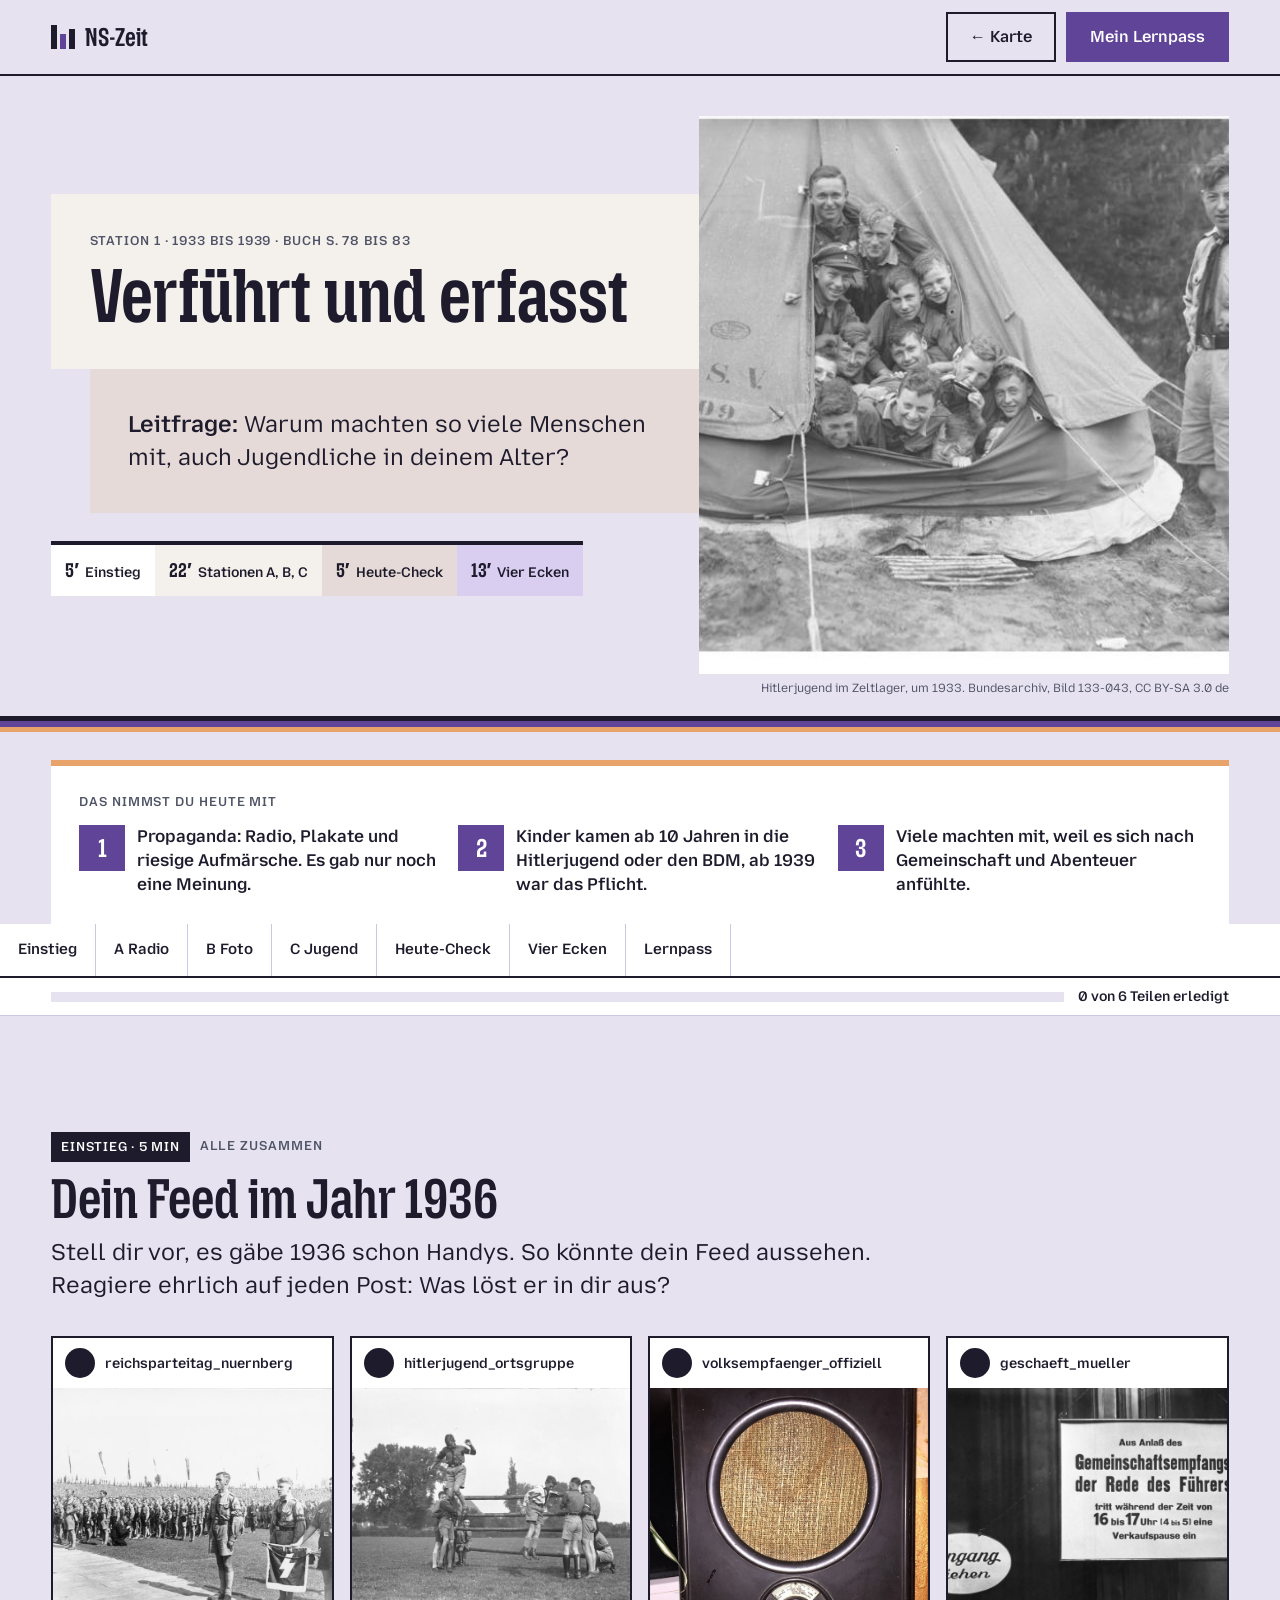
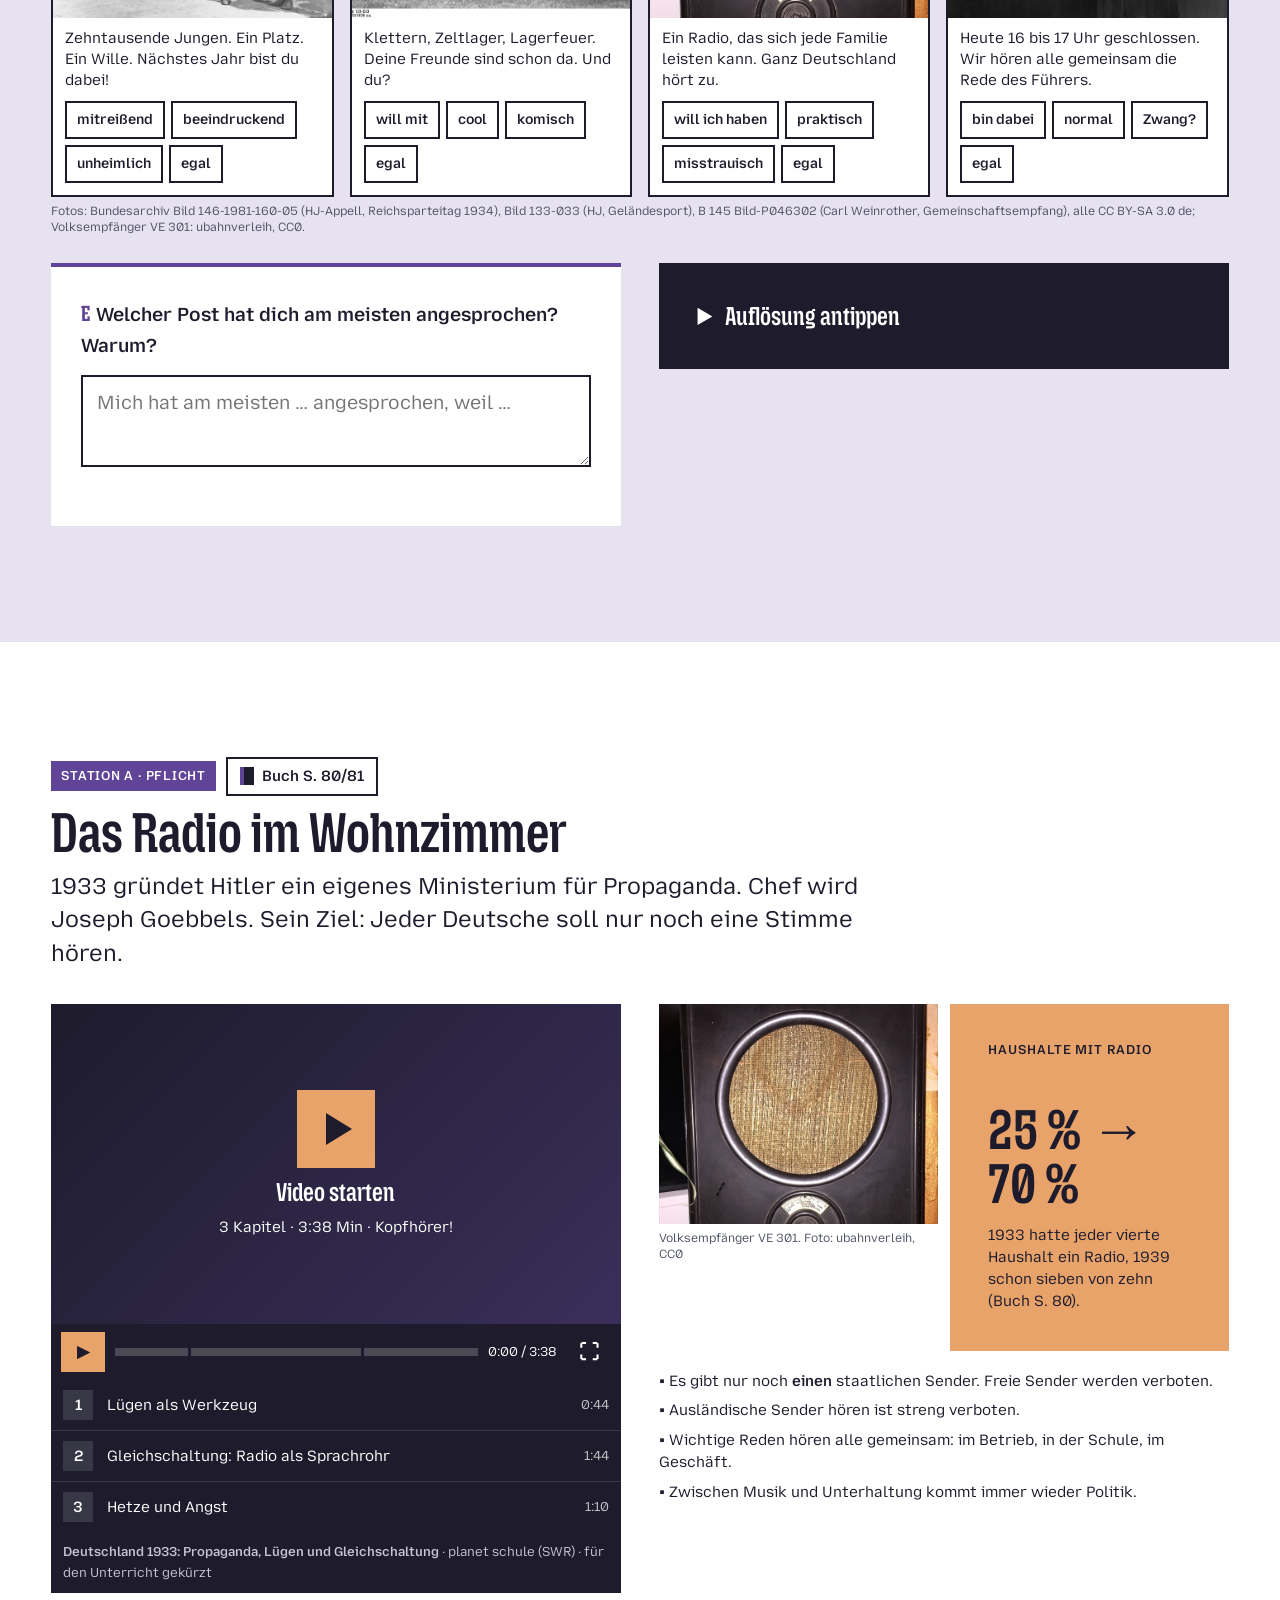
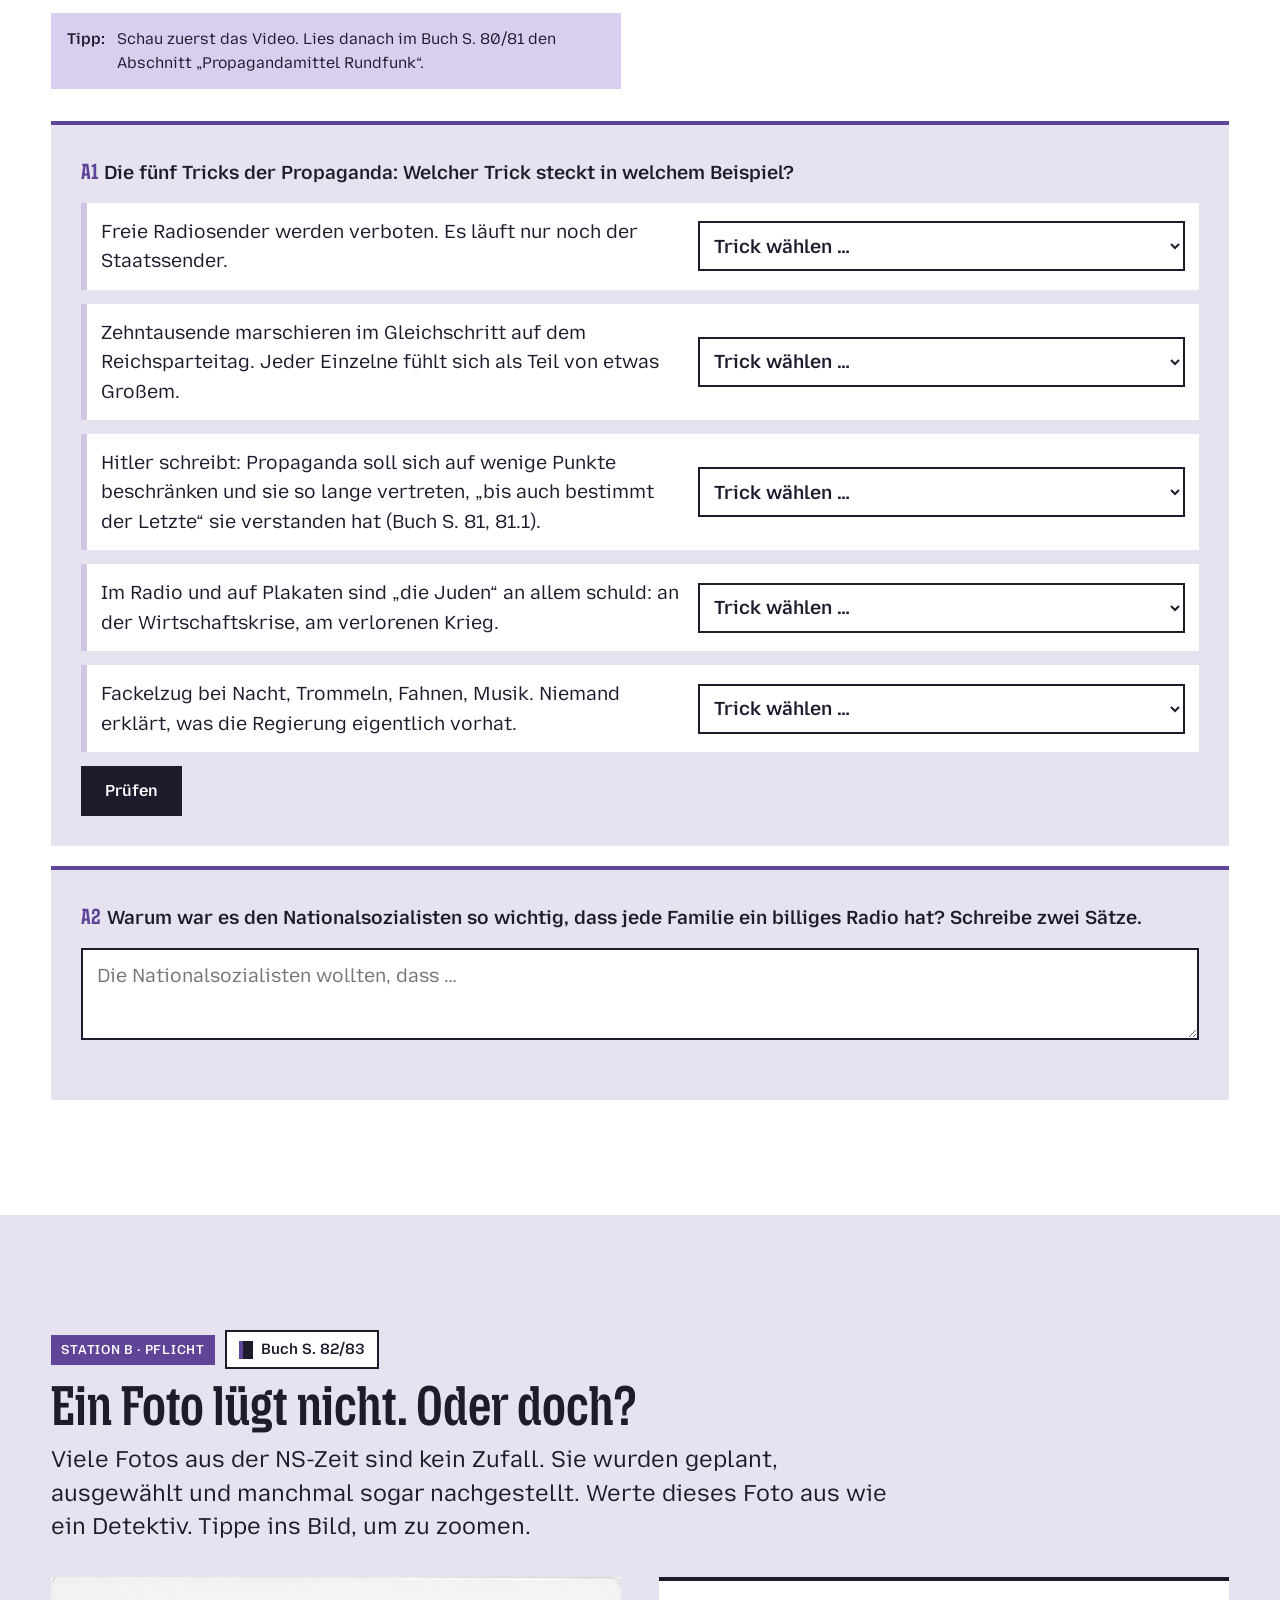
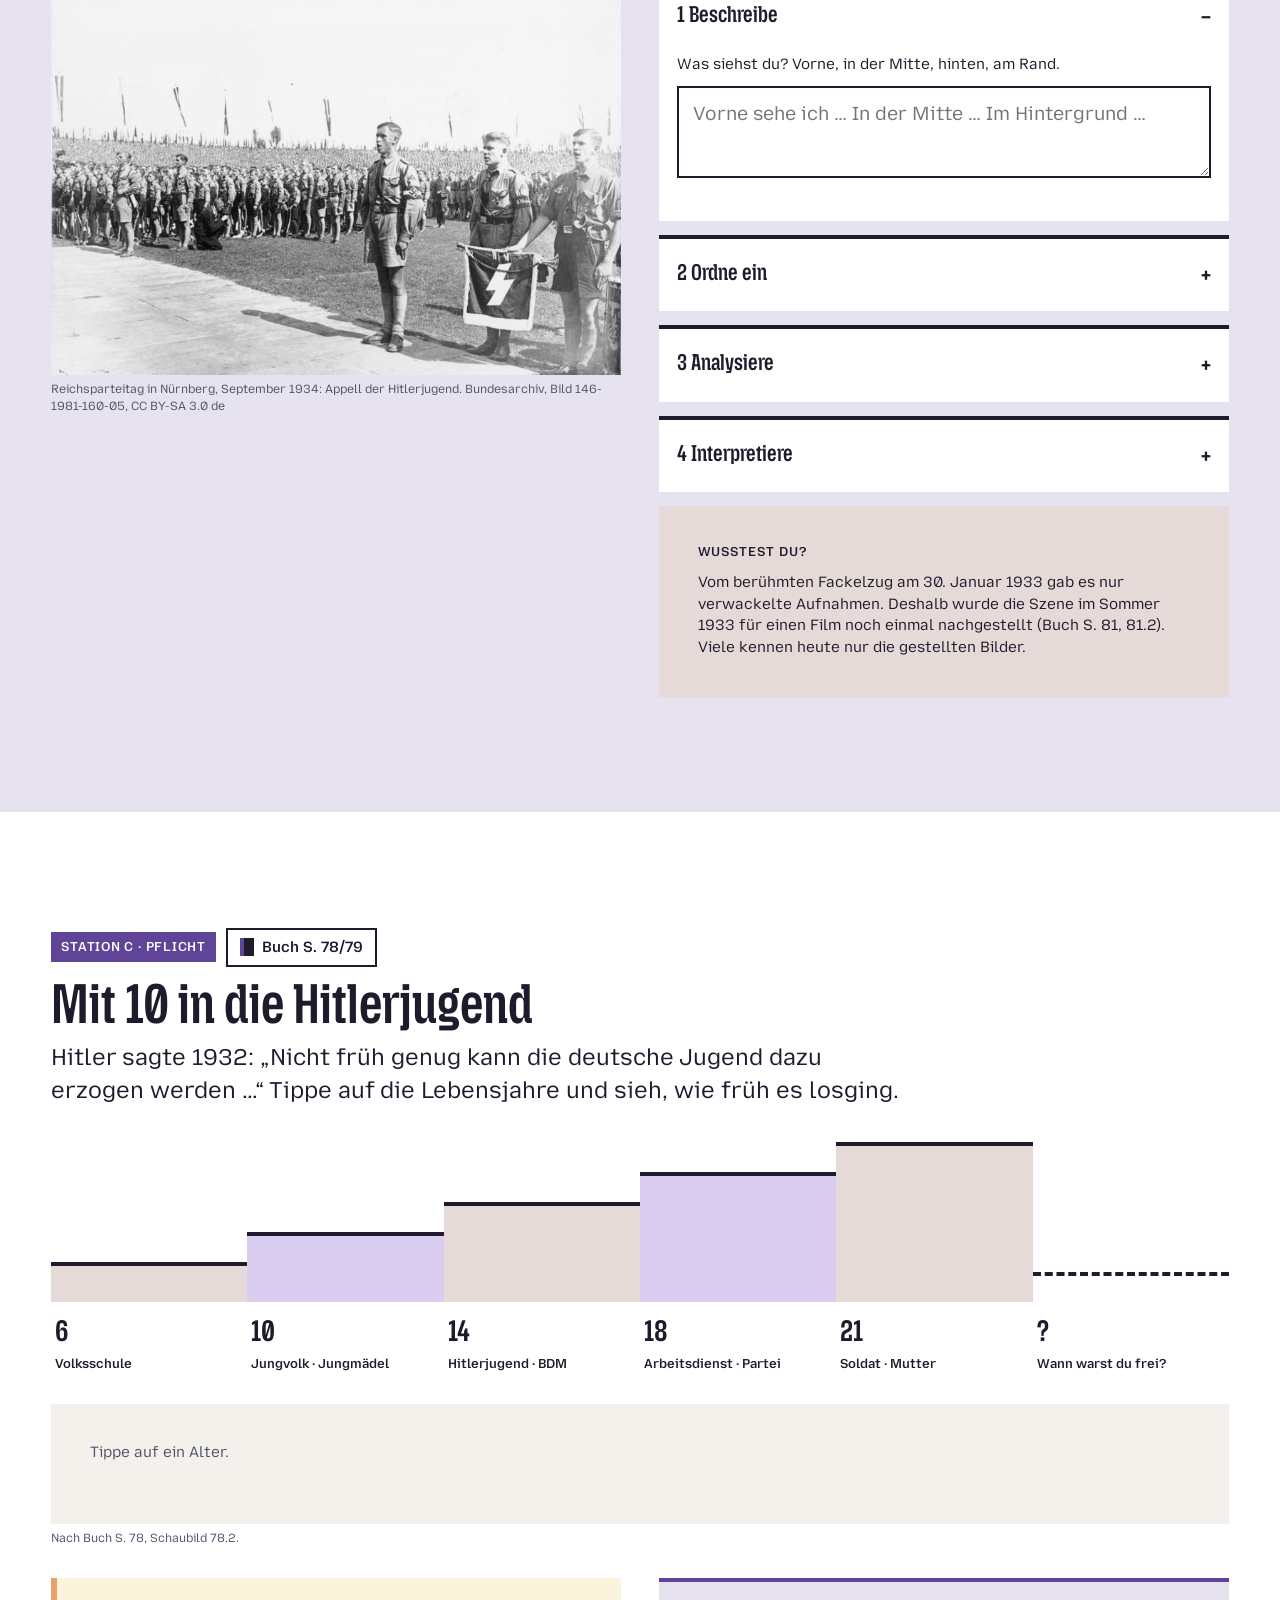
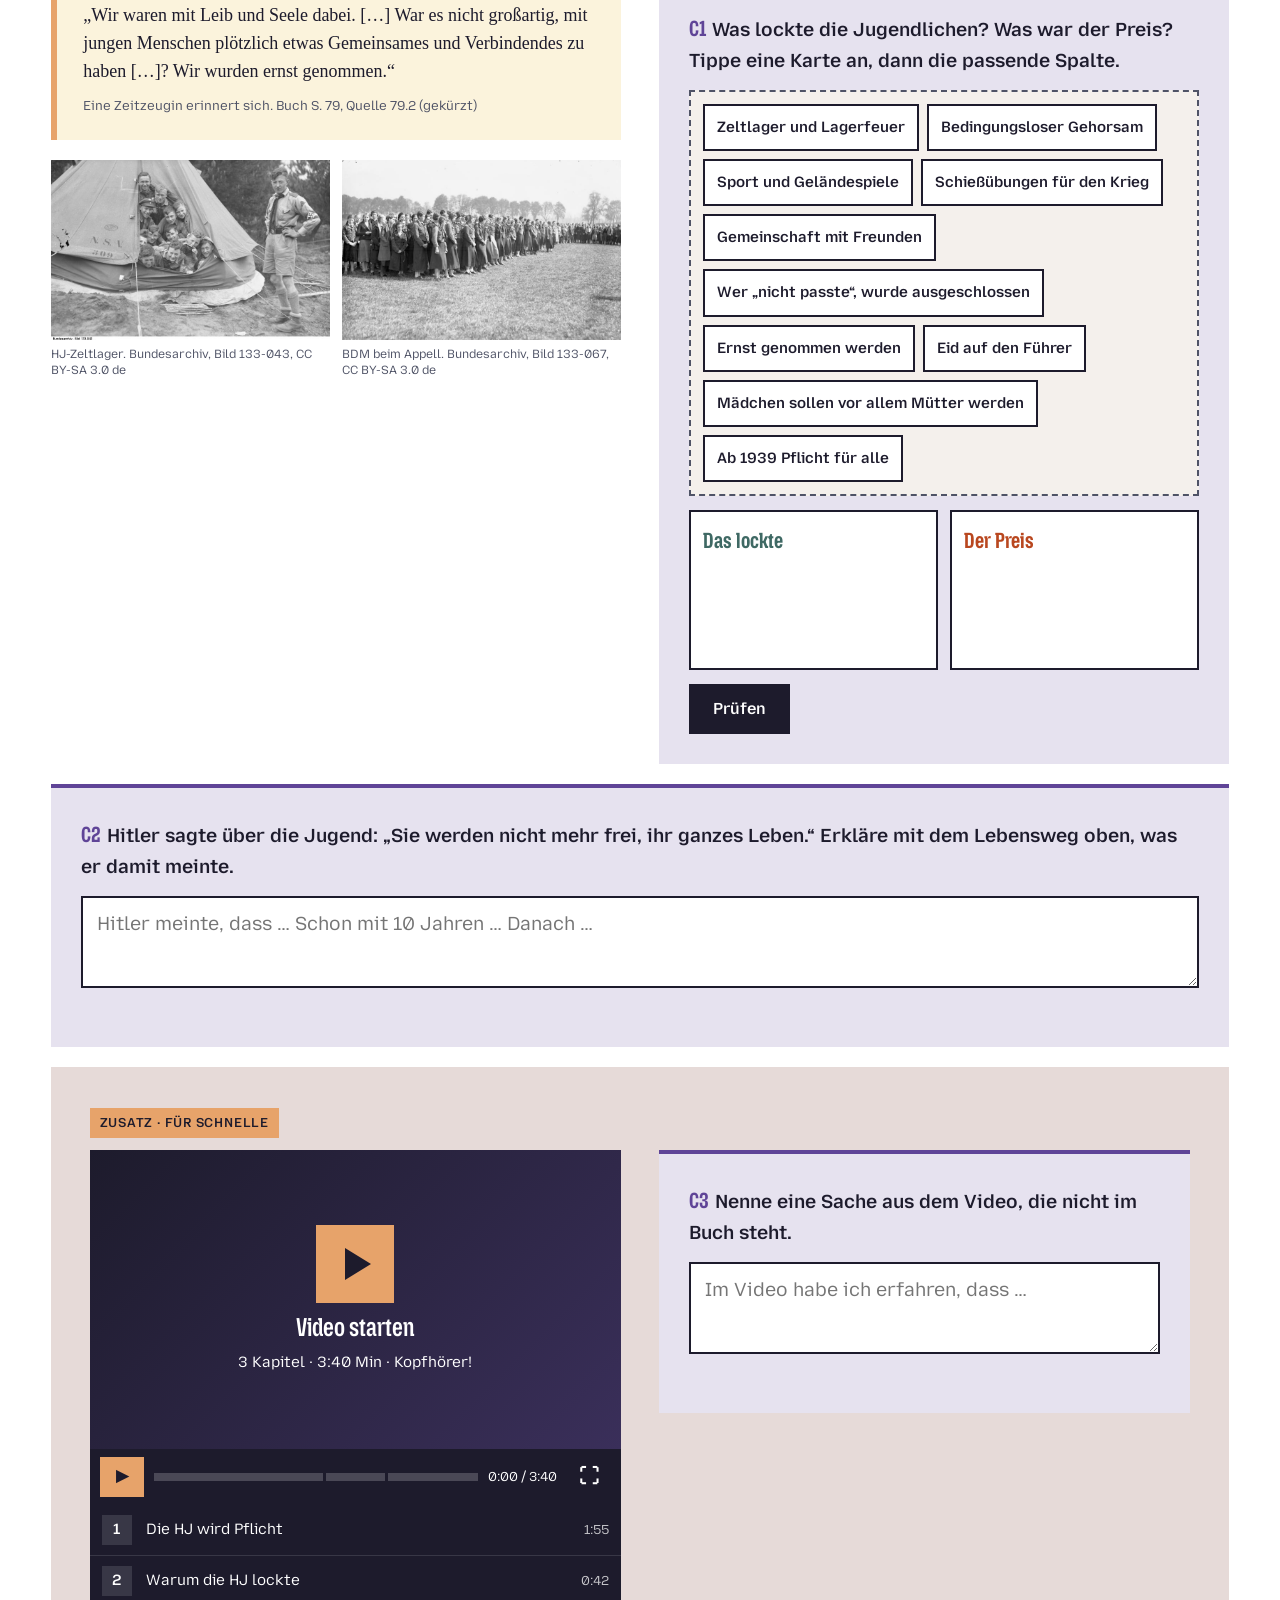
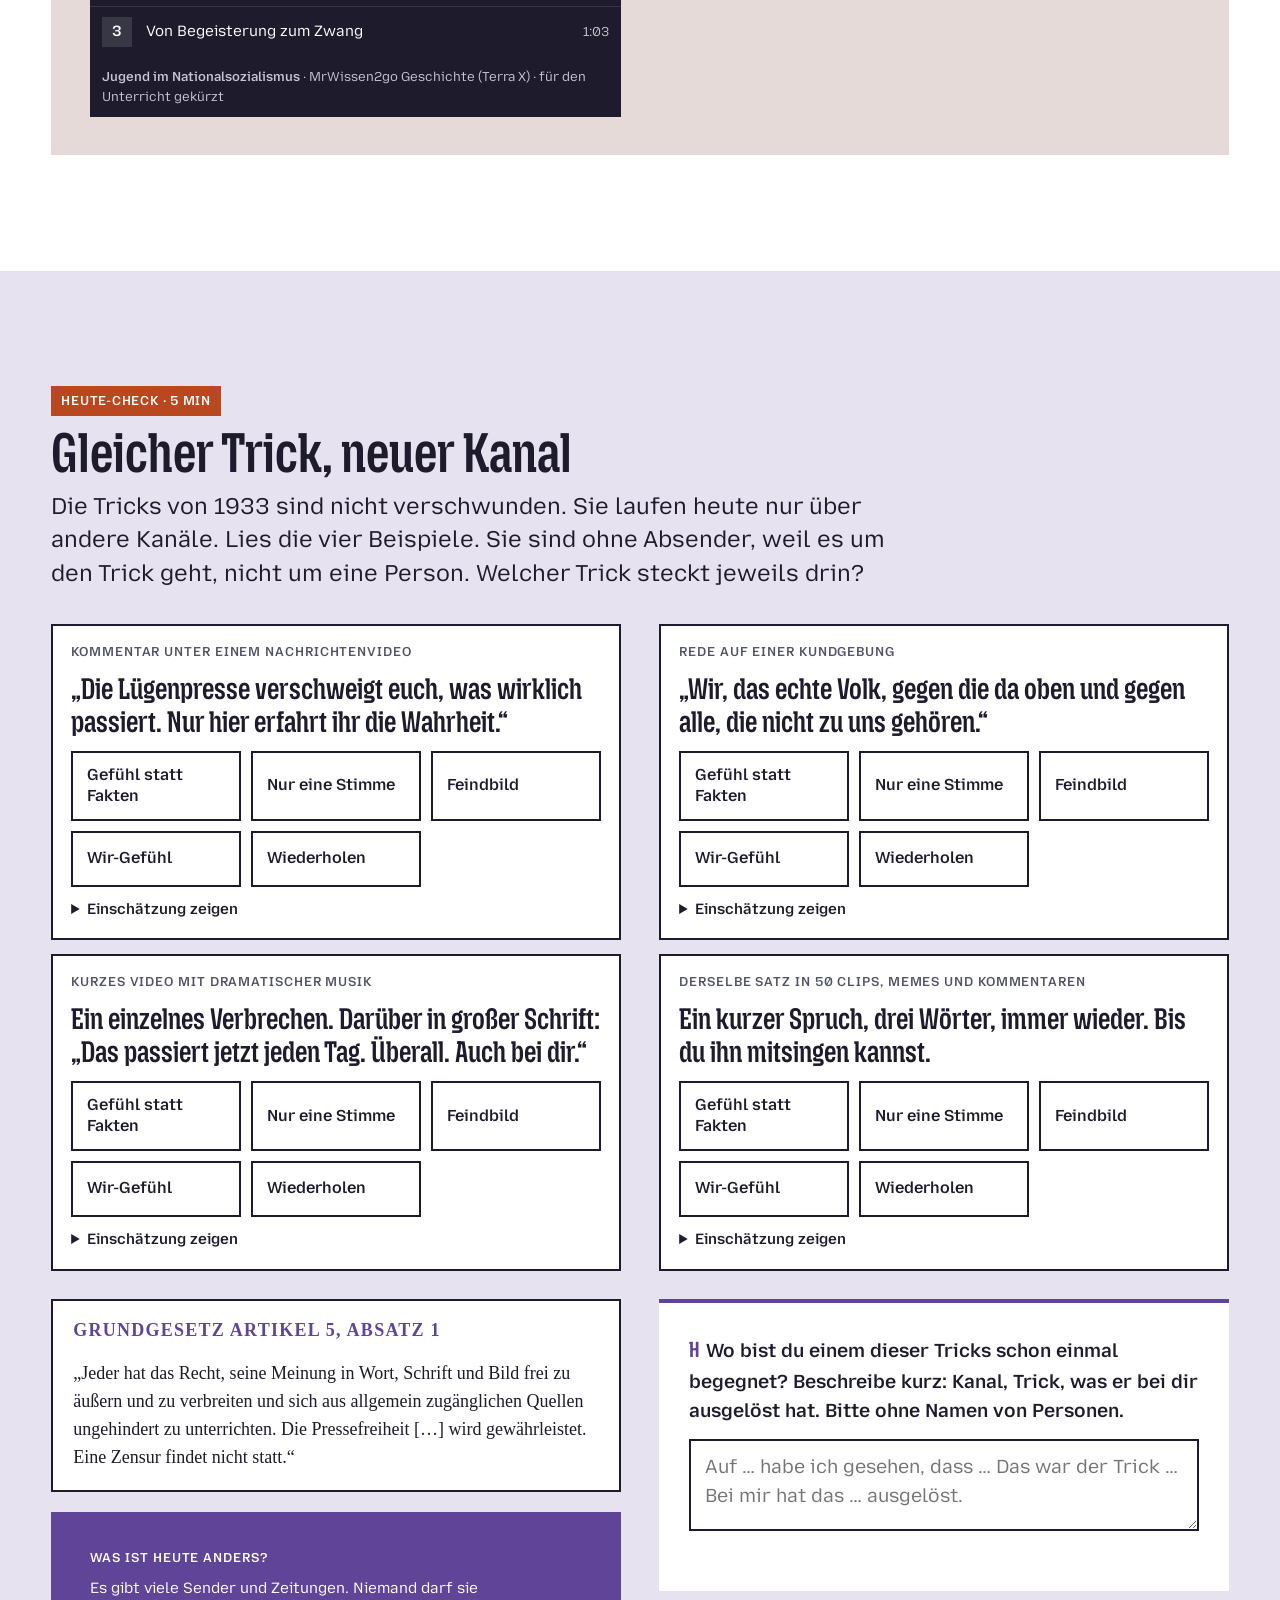
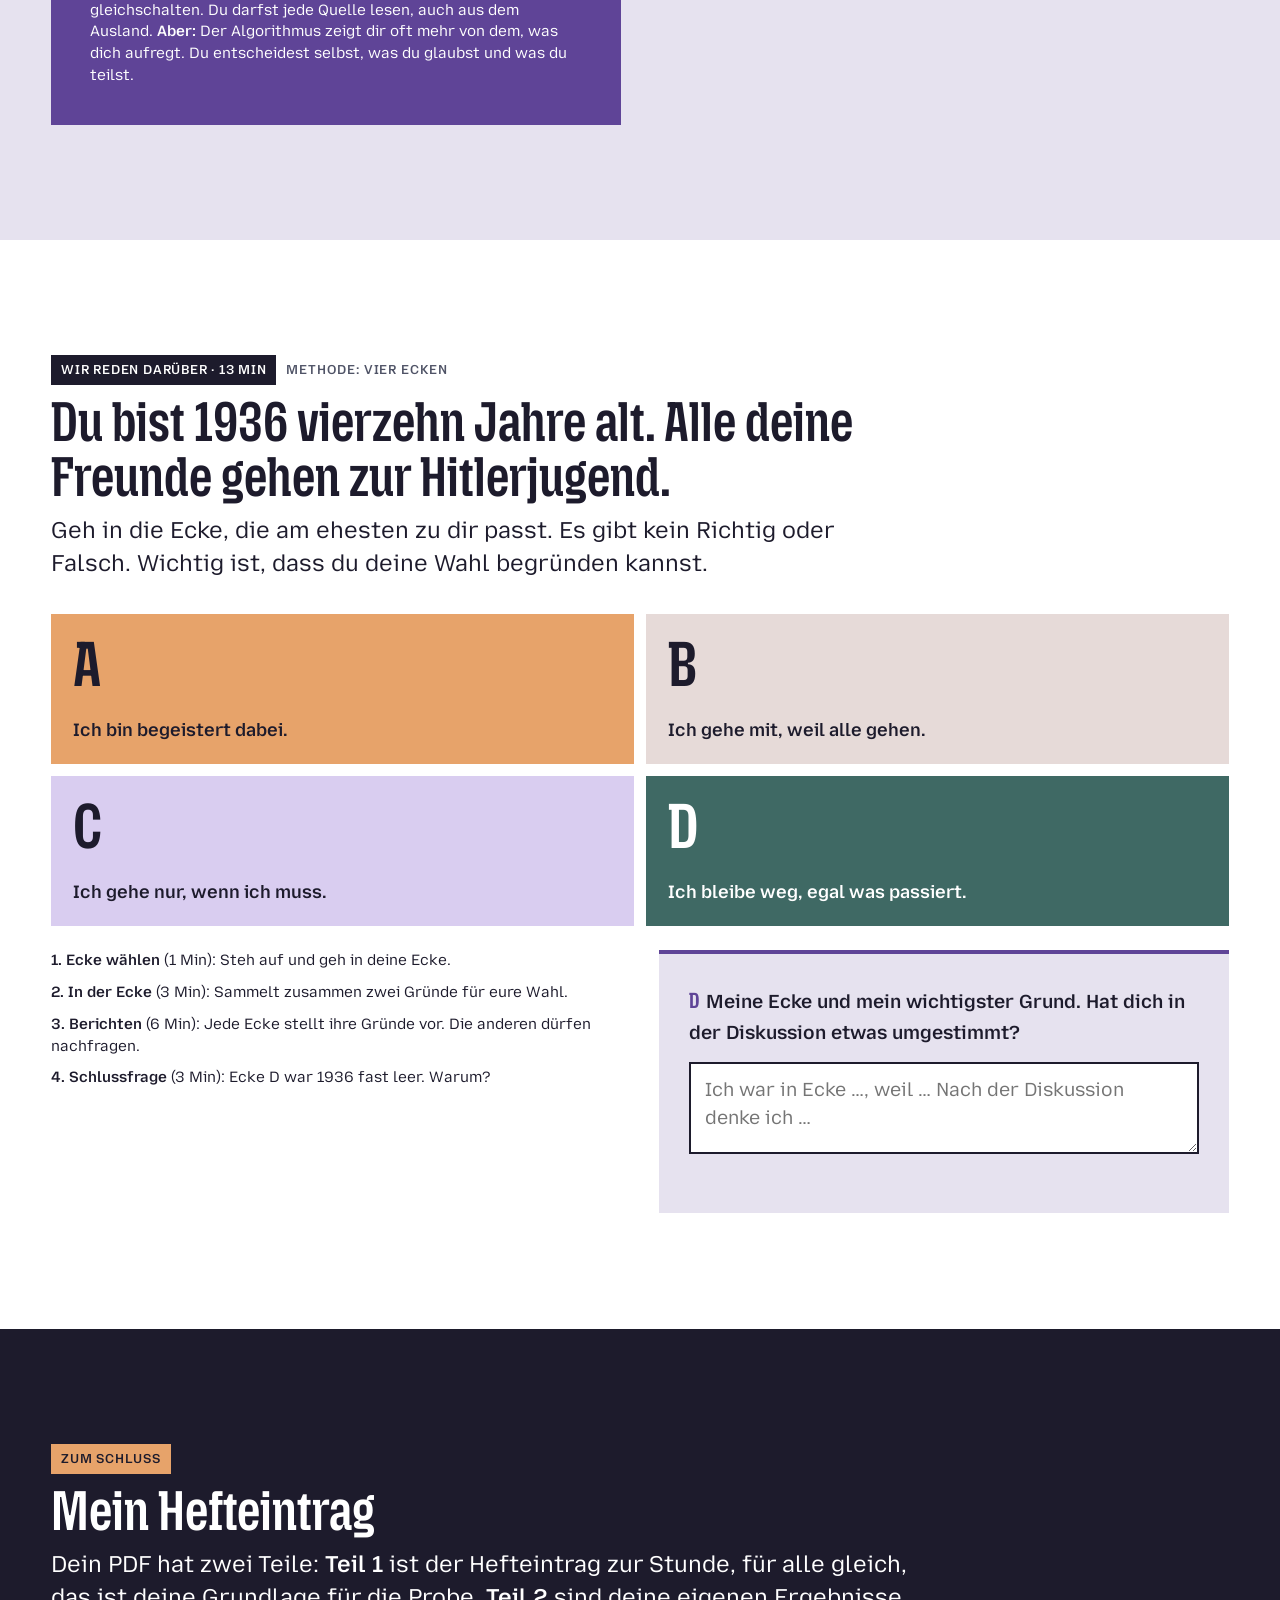
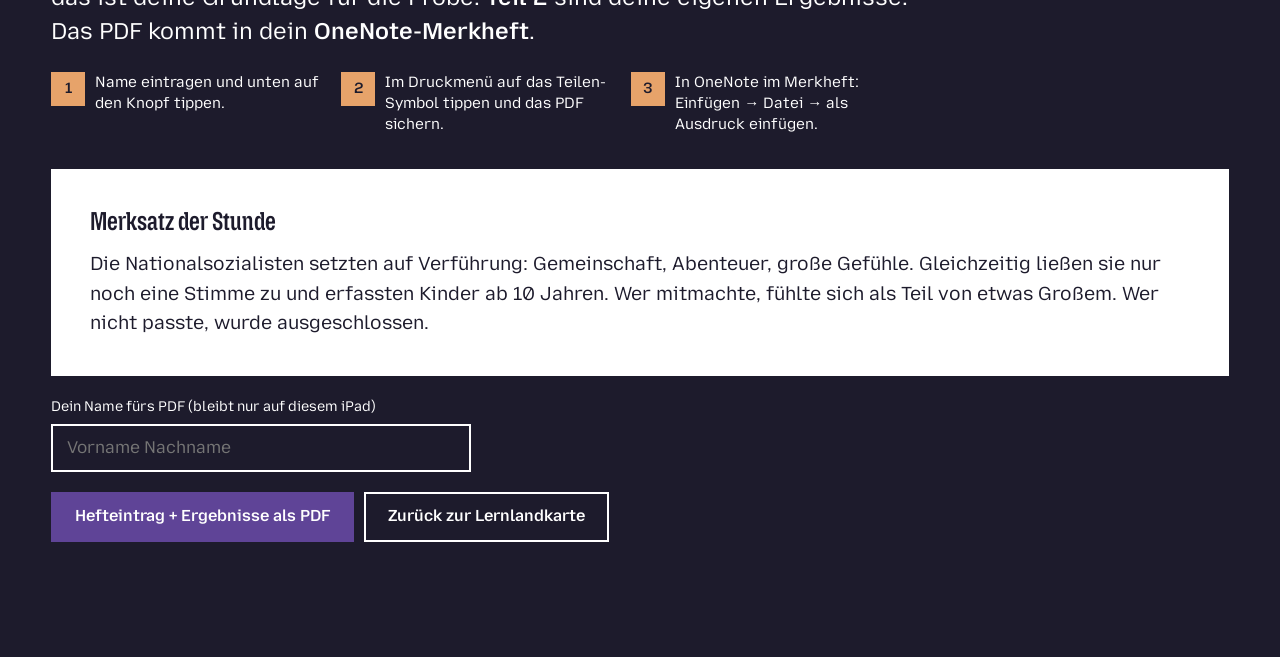
==== commit 78b26606: "Point PDF to OneNote Merkheft with 3-step iPad instructions Co-Authored-By: Claude Opus 5.5 <noreply" ====
--- a/stunde-1/index.html
+++ b/stunde-1/index.html
@@ -368,7 +368,8 @@
       <div class="part__head">
         <p class="part__tag"><span class="chip chip--sand">Zum Schluss</span></p>
         <h2 class="h-l" id="l-t">Mein Hefteintrag</h2>
-        <p class="lead">Dein PDF hat zwei Teile: <b>Teil 1</b> ist der Hefteintrag zur Stunde, für alle gleich, das ist deine Grundlage für die Probe. <b>Teil 2</b> sind deine eigenen Ergebnisse. Im Druckmenü „Als PDF sichern“ wählen und in OneNote im Abschnitt GPG ablegen.</p>
+        <p class="lead">Dein PDF hat zwei Teile: <b>Teil 1</b> ist der Hefteintrag zur Stunde, für alle gleich, das ist deine Grundlage für die Probe. <b>Teil 2</b> sind deine eigenen Ergebnisse. Das PDF kommt in dein <b>OneNote-Merkheft</b>.</p>
+        <ol class="pdf-schritte"><li><span>1</span>Name eintragen und unten auf den Knopf tippen.</li><li><span>2</span>Im Druckmenü auf das Teilen-Symbol tippen und das PDF sichern.</li><li><span>3</span>In OneNote im Merkheft: Einfügen → Datei → als Ausdruck einfügen.</li></ol>
       </div>
       <div class="block block--white" style="color:var(--ink)">
         <p class="h-s" style="margin-bottom:8px">Merksatz der Stunde</p>
--- a/assets/ns.css
+++ b/assets/ns.css
@@ -476,3 +476,7 @@
 .clip__chapters .d { font-size: 13px; opacity: .75; font-variant-numeric: tabular-nums; }
 .clip__meta { padding: 10px 12px; font-size: 13px; color: #c5c3d4; }
 .clip__screen:fullscreen { aspect-ratio: auto; }
+.pdf-schritte { display: grid; grid-template-columns: repeat(3, minmax(0, 1fr)); gap: 10px; margin-top: 14px; }
+.pdf-schritte li { display: grid; grid-template-columns: 34px 1fr; gap: 10px; align-items: start; font-size: 15px; line-height: 1.4; }
+.pdf-schritte span { width: 34px; height: 34px; display: grid; place-items: center; background: var(--sand); color: var(--ink); font-weight: 700; }
+@media (max-width: 760px) { .pdf-schritte { grid-template-columns: 1fr; } }
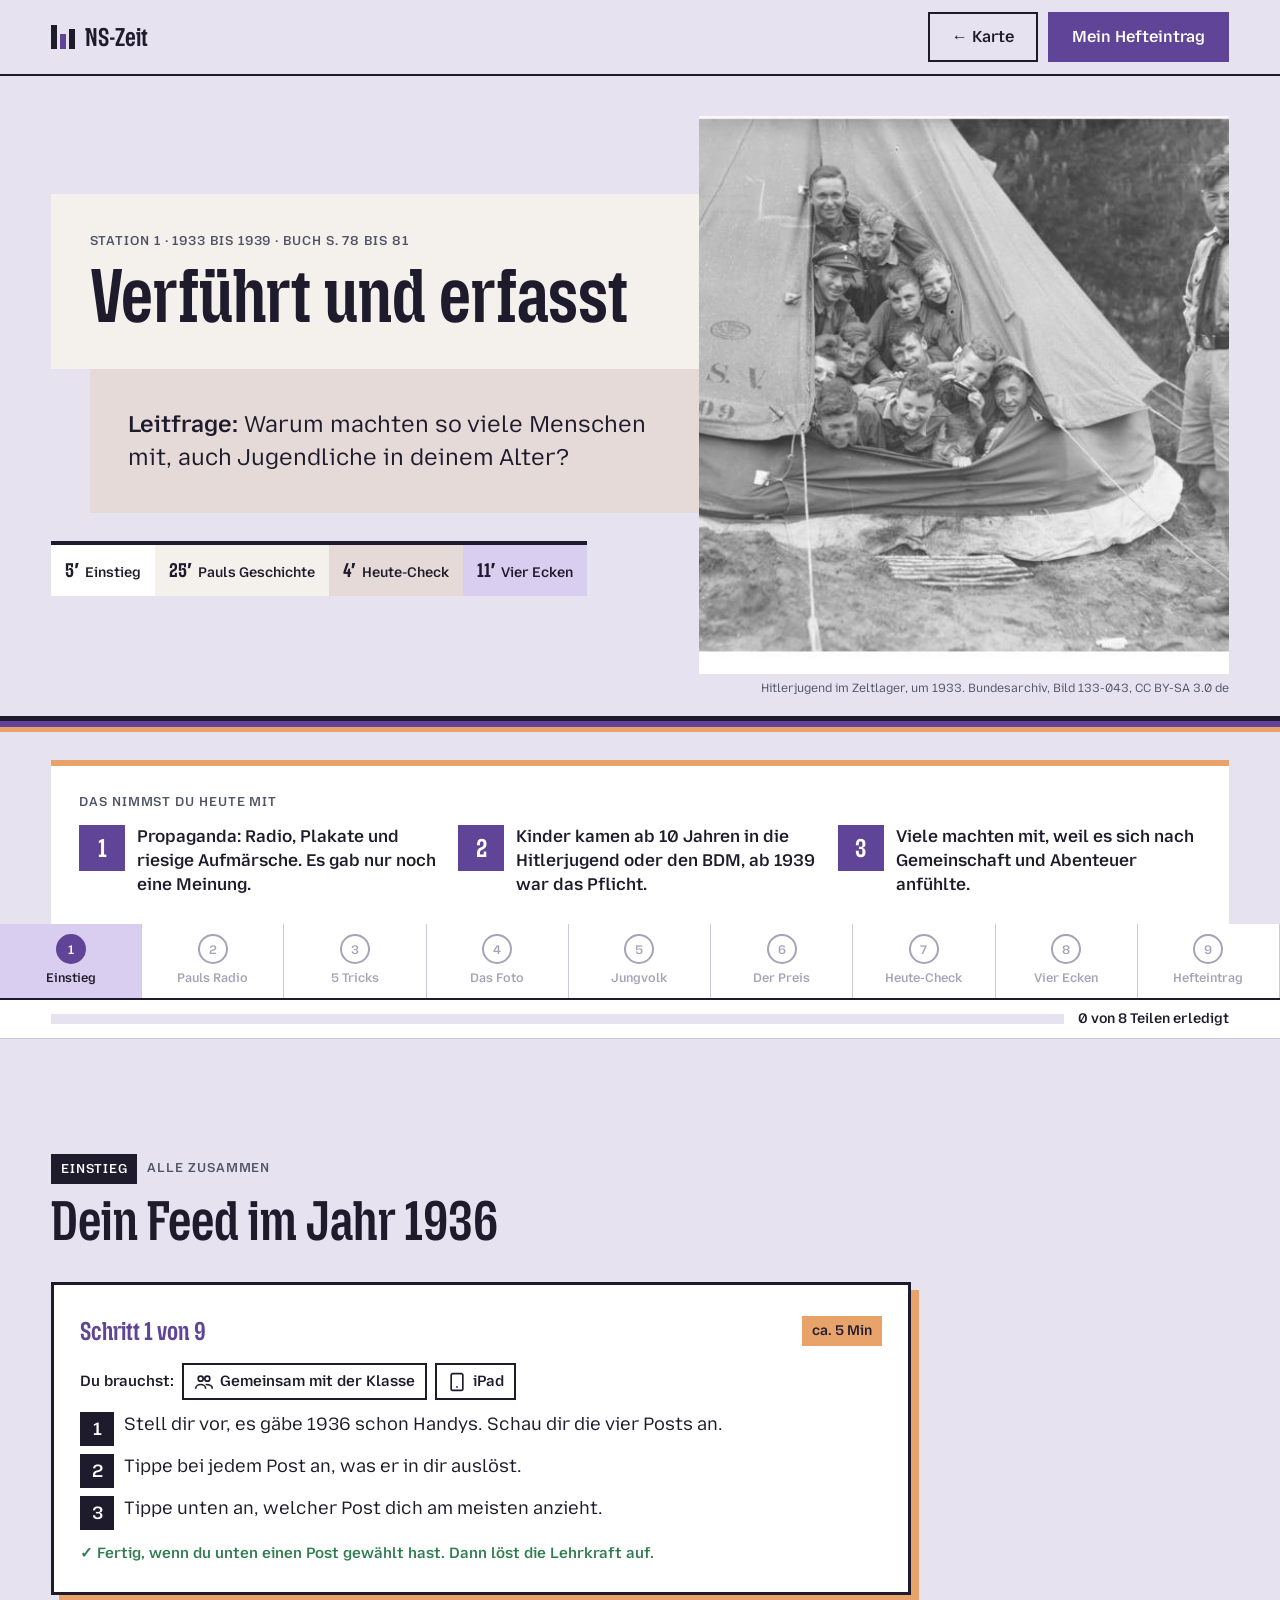
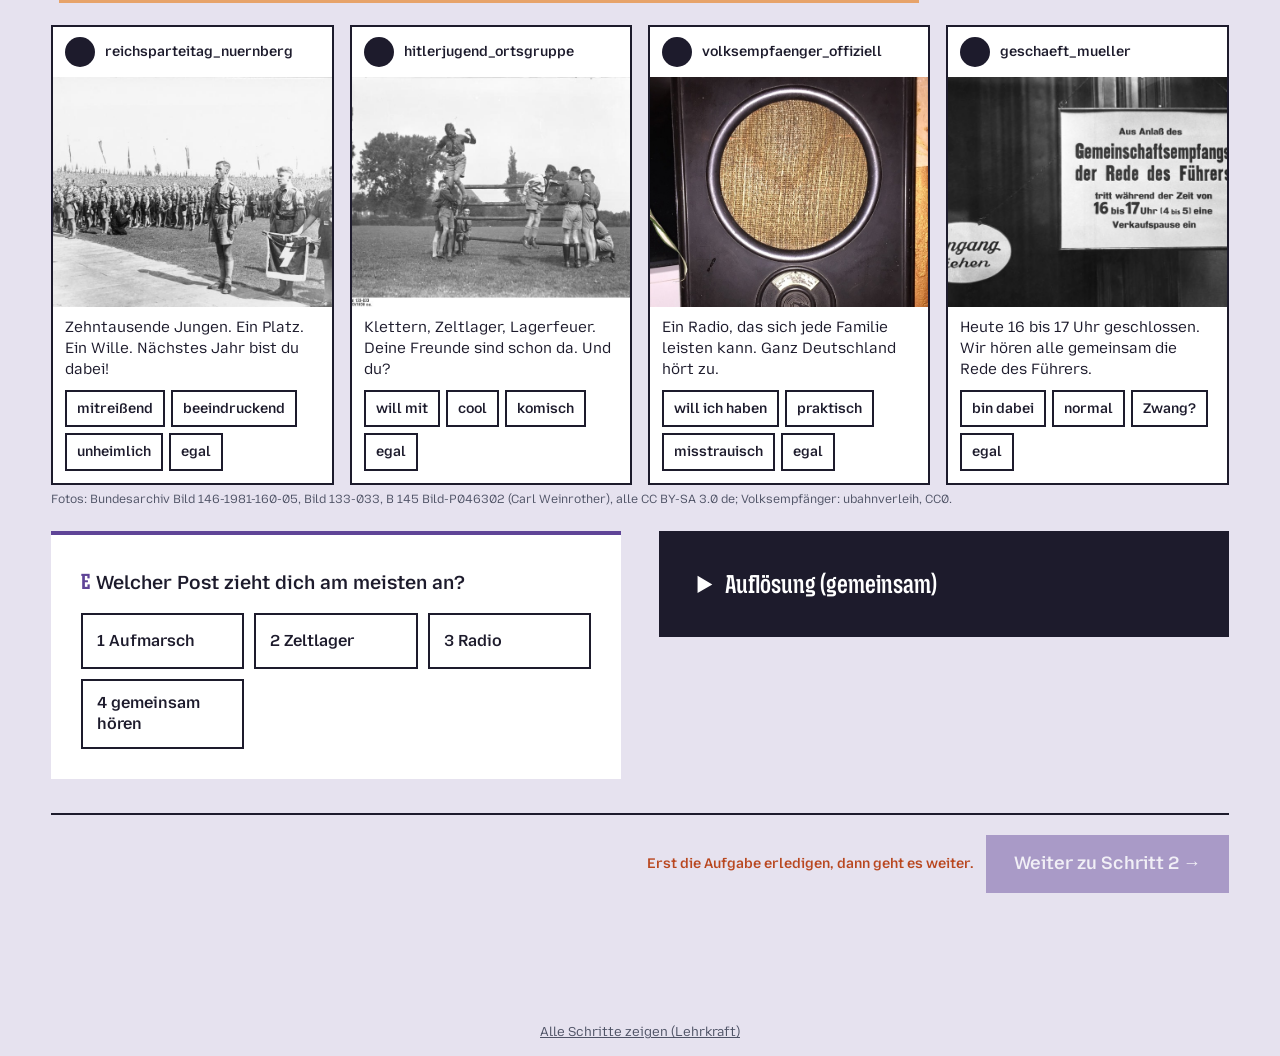
==== commit 1f1d4a10: "Lessons 1+2 rebuilt: story chapters (Paul/Rudi), closed tasks (book detective, sentence builder, MC)" ====
--- a/stunde-1/index.html
+++ b/stunde-1/index.html
@@ -5,7 +5,9 @@
 <meta name="viewport" content="width=device-width, initial-scale=1, viewport-fit=cover">
 <title>Station 1 · Verführt und erfasst · NS-Zeit</title>
 <meta name="theme-color" content="#1d1b2c">
-<link rel="icon" href="data:image/svg+xml,%3Csvg xmlns='http://www.w3.org/2000/svg' viewBox='0 0 64 64'%3E%3Crect width='64' height='64' fill='%231d1b2c'/%3E%3Crect x='14' y='14' width='9' height='36' fill='%23fff'/%3E%3Crect x='28' y='28' width='9' height='22' fill='%23a58bdb'/%3E%3Crect x='42' y='20' width='9' height='30' fill='%23fff'/%3E%3C/svg%3E">
+<link rel="icon" href="../icon-32.png" sizes="32x32">
+<link rel="apple-touch-icon" href="../icon-180.png">
+<meta name="apple-mobile-web-app-title" content="NS-Zeit">
 <link rel="stylesheet" href="../assets/ns.css">
 <script src="../assets/ns.js" defer></script>
 </head>
@@ -13,21 +15,16 @@
 
 <header class="bar">
   <a class="bar__mark" href="../index.html#karte"><i aria-hidden="true"><b></b><b></b><b></b></i>NS-Zeit</a>
-  <nav class="bar__nav" aria-label="Seite">
-    <a class="btn-2" href="../index.html#karte">← Karte</a>
-    <a class="btn btn--lila" href="#lernpass">Mein Lernpass</a>
-  </nav>
+  <nav class="bar__nav" aria-label="Seite"><a class="btn-2" href="../index.html#karte">← Karte</a><a class="btn btn--lila" href="#lernpass">Mein Hefteintrag</a></nav>
 </header>
 
 <main>
   <section class="lesson-hero" aria-labelledby="titel">
     <div class="lesson-hero__text">
-      <div class="block"><p class="label muted" style="margin-bottom:10px">Station 1 · 1933 bis 1939 · Buch S. 78 bis 83</p>
+      <div class="block"><p class="label muted" style="margin-bottom:10px">Station 1 · 1933 bis 1939 · Buch S. 78 bis 81</p>
         <h1 class="h-xl" id="titel">Verführt und erfasst</h1></div>
       <div class="block block--plaster" style="margin-left:clamp(0px,6%,60px)"><p class="lead"><b>Leitfrage:</b> Warum machten so viele Menschen mit, auch Jugendliche in deinem Alter?</p></div>
-      <div class="timeline-mini" aria-label="Ablauf der Stunde">
-        <span><b>5′</b>Einstieg</span><span><b>22′</b>Stationen A, B, C</span><span><b>5′</b>Heute-Check</span><span><b>13′</b>Vier Ecken</span>
-      </div>
+      <div class="timeline-mini" aria-label="Ablauf der Stunde"><span><b>5′</b>Einstieg</span><span><b>25′</b>Pauls Geschichte</span><span><b>4′</b>Heute-Check</span><span><b>11′</b>Vier Ecken</span></div>
     </div>
     <div class="lesson-hero__photo reveal"><img src="../img/foto/s1-hj-zeltlager.jpg" alt="Jungen der Hitlerjugend schauen lachend aus einem Zelt, daneben ein Gruppenführer in Uniform."></div>
   </section>
@@ -35,311 +32,299 @@
   <div class="pavement" style="margin-top:20px"></div>
 
   <nav class="toc" aria-label="Teile der Stunde">
-    <a href="#einstieg" data-need="s1.feed">Einstieg</a>
-    <a href="#a" data-need="s1.a.match s1.a.radio">A Radio</a>
-    <a href="#b" data-need="s1.b.1 s1.b.4">B Foto</a>
-    <a href="#c" data-need="s1.c.sort s1.c.leben">C Jugend</a>
-    <a href="#heute" data-need="s1.h.erlebt">Heute-Check</a>
-    <a href="#ecken" data-need="s1.d.ecke">Vier Ecken</a>
-    <a href="#lernpass">Lernpass</a>
+    <a href="#einstieg">Einstieg</a><a href="#radio">Pauls Radio</a><a href="#tricks">5 Tricks</a><a href="#b">Das Foto</a><a href="#c">Jungvolk</a><a href="#preis">Der Preis</a><a href="#heute">Heute-Check</a><a href="#ecken">Vier Ecken</a><a href="#lernpass">Hefteintrag</a>
   </nav>
 
-  <!-- ===================== EINSTIEG ===================== -->
+  <!-- 1 EINSTIEG -->
   <section class="part" id="einstieg" aria-labelledby="e-t">
     <div class="wrap">
       <div class="part__head">
-        <p class="part__tag"><span class="chip">Einstieg · 5 Min</span><span class="label muted">alle zusammen</span></p>
+        <p class="part__tag"><span class="chip">Einstieg</span><span class="label muted">alle zusammen</span></p>
         <h2 class="h-l" id="e-t">Dein Feed im Jahr 1936</h2>
-        <p class="lead">Stell dir vor, es gäbe 1936 schon Handys. So könnte dein Feed aussehen. Reagiere ehrlich auf jeden Post: Was löst er in dir aus?</p>
-      </div>
-      <div class="feed" data-feed>
-        <article class="post">
-          <p class="post__head"><i></i>reichsparteitag_nuernberg</p>
+      </div>
+      <div class="auftrag" data-min="5" data-brauchst="klasse|ipad">
+        <ol class="auftrag__schritte"><li><span>Stell dir vor, es gäbe 1936 schon Handys. Schau dir die vier Posts an.</span></li><li><span>Tippe bei jedem Post an, was er in dir auslöst.</span></li><li><span>Tippe unten an, welcher Post dich am meisten anzieht.</span></li></ol>
+        <p class="auftrag__fertig">Fertig, wenn du unten einen Post gewählt hast. Dann löst die Lehrkraft auf.</p>
+      </div>
+      <div class="feed">
+        <article class="post"><p class="post__head"><i></i>reichsparteitag_nuernberg</p>
           <div class="post__img reveal"><img src="../img/foto/s1-hj-appell.jpg" alt="Tausende Hitlerjungen stehen in Reihen auf einem riesigen Platz, vorne eine Fahne."></div>
           <p class="post__cap">Zehntausende Jungen. Ein Platz. Ein Wille. Nächstes Jahr bist du dabei!</p>
-          <div class="post__react" data-choice="s1.feed.1"><button data-v="mitreißend">mitreißend</button><button data-v="beeindruckend">beeindruckend</button><button data-v="unheimlich">unheimlich</button><button data-v="egal">egal</button></div>
-        </article>
-        <article class="post">
-          <p class="post__head"><i></i>hitlerjugend_ortsgruppe</p>
+          <div class="post__react" data-choice="s1.feed.1"><button data-v="mitreißend">mitreißend</button><button data-v="beeindruckend">beeindruckend</button><button data-v="unheimlich">unheimlich</button><button data-v="egal">egal</button></div></article>
+        <article class="post"><p class="post__head"><i></i>hitlerjugend_ortsgruppe</p>
           <div class="post__img reveal"><img src="../img/foto/s1-hj-gelaende.jpg" alt="Jungen in kurzen Hosen klettern im Freien über ein Holzgerüst."></div>
           <p class="post__cap">Klettern, Zeltlager, Lagerfeuer. Deine Freunde sind schon da. Und du?</p>
-          <div class="post__react" data-choice="s1.feed.2"><button data-v="mitreißend">will mit</button><button data-v="beeindruckend">cool</button><button data-v="unheimlich">komisch</button><button data-v="egal">egal</button></div>
-        </article>
-        <article class="post">
-          <p class="post__head"><i></i>volksempfaenger_offiziell</p>
-          <div class="post__img reveal"><img src="../img/foto/s1-volksempfaenger.jpg" alt="Ein dunkles Radio aus Kunststoff mit rundem Lautsprecher: der Volksempfänger VE 301." style="object-position:center 30%"></div>
+          <div class="post__react" data-choice="s1.feed.2"><button data-v="will mit">will mit</button><button data-v="cool">cool</button><button data-v="komisch">komisch</button><button data-v="egal">egal</button></div></article>
+        <article class="post"><p class="post__head"><i></i>volksempfaenger_offiziell</p>
+          <div class="post__img reveal"><img src="../img/foto/s1-volksempfaenger.jpg" alt="Ein dunkles Radio mit rundem Lautsprecher: der Volksempfänger." style="object-position:center 30%"></div>
           <p class="post__cap">Ein Radio, das sich jede Familie leisten kann. Ganz Deutschland hört zu.</p>
-          <div class="post__react" data-choice="s1.feed.3"><button data-v="mitreißend">will ich haben</button><button data-v="beeindruckend">praktisch</button><button data-v="unheimlich">misstrauisch</button><button data-v="egal">egal</button></div>
-        </article>
-        <article class="post">
-          <p class="post__head"><i></i>geschaeft_mueller</p>
-          <div class="post__img reveal"><img src="../img/foto/s1-gemeinschaftsempfang.jpg" alt="Schild in einem Schaufenster: Aus Anlass des Gemeinschaftsempfangs der Rede des Führers tritt von 16 bis 17 Uhr eine Verkaufspause ein."></div>
+          <div class="post__react" data-choice="s1.feed.3"><button data-v="will ich haben">will ich haben</button><button data-v="praktisch">praktisch</button><button data-v="misstrauisch">misstrauisch</button><button data-v="egal">egal</button></div></article>
+        <article class="post"><p class="post__head"><i></i>geschaeft_mueller</p>
+          <div class="post__img reveal"><img src="../img/foto/s1-gemeinschaftsempfang.jpg" alt="Schild im Schaufenster: Wegen des Gemeinschaftsempfangs der Rede des Führers Verkaufspause von 16 bis 17 Uhr."></div>
           <p class="post__cap">Heute 16 bis 17 Uhr geschlossen. Wir hören alle gemeinsam die Rede des Führers.</p>
-          <div class="post__react" data-choice="s1.feed.4"><button data-v="mitreißend">bin dabei</button><button data-v="beeindruckend">normal</button><button data-v="unheimlich">Zwang?</button><button data-v="egal">egal</button></div>
-        </article>
-      </div>
-      <p class="credit">Fotos: Bundesarchiv Bild 146-1981-160-05 (HJ-Appell, Reichsparteitag 1934), Bild 133-033 (HJ, Geländesport), B 145 Bild-P046302 (Carl Weinrother, Gemeinschaftsempfang), alle CC BY-SA 3.0 de; Volksempfänger VE 301: ubahnverleih, CC0.</p>
-
-      <div class="grid-2" style="margin-top:28px">
+          <div class="post__react" data-choice="s1.feed.4"><button data-v="bin dabei">bin dabei</button><button data-v="normal">normal</button><button data-v="Zwang?">Zwang?</button><button data-v="egal">egal</button></div></article>
+      </div>
+      <p class="credit">Fotos: Bundesarchiv Bild 146-1981-160-05, Bild 133-033, B 145 Bild-P046302 (Carl Weinrother), alle CC BY-SA 3.0 de; Volksempfänger: ubahnverleih, CC0.</p>
+      <div class="grid-2" style="margin-top:24px">
         <div class="task">
-          <p class="task__q"><b>E</b>Welcher Post hat dich am meisten angesprochen? Warum?</p>
-          <textarea class="answer" data-key="s1.feed" placeholder="Mich hat am meisten … angesprochen, weil …"></textarea><p class="saved" aria-live="polite"></p>
-        </div>
-        <details class="block block--ink" id="aufloesung">
-          <summary class="h-s" style="cursor:pointer">Auflösung antippen</summary>
-          <p style="margin-top:12px">Alle vier Posts kommen aus derselben Quelle: der NSDAP und dem Staat. Eine andere Meinung gab es in diesem Feed nicht. Zeitungen, Radio und Kino waren ab 1933 <b>gleichgeschaltet</b>. Das heißt: Alles musste im Sinne der Nationalsozialisten berichten.</p>
-          <p>Genau das ist die Frage dieser Stunde: Warum wirkte das so gut?</p>
+          <p class="task__q"><b>E</b>Welcher Post zieht dich am meisten an?</p>
+          <div class="choices" data-choice="s1.e.post"><button class="choice" data-v="Post 1: der riesige Aufmarsch">1 Aufmarsch</button><button class="choice" data-v="Post 2: Zeltlager und Abenteuer">2 Zeltlager</button><button class="choice" data-v="Post 3: das Radio">3 Radio</button><button class="choice" data-v="Post 4: alle hören gemeinsam">4 gemeinsam hören</button></div>
+        </div>
+        <details class="block block--ink">
+          <summary class="h-s" style="cursor:pointer">Auflösung (gemeinsam)</summary>
+          <p style="margin-top:12px">Alle vier Posts kommen von <b>einem</b> Absender: der NSDAP. Eine andere Meinung gab es nicht mehr. Und alle vier wollen dasselbe: dass du dich gut fühlst und mitmachst.</p>
         </details>
       </div>
     </div>
   </section>
 
-  <!-- ===================== STATION A ===================== -->
-  <section class="part" id="a" aria-labelledby="a-t">
-    <div class="wrap">
-      <div class="part__head">
-        <p class="part__tag"><span class="chip chip--lila">Station A · Pflicht</span><span class="book">Buch S. 80/81</span></p>
-        <h2 class="h-l" id="a-t">Das Radio im Wohnzimmer</h2>
-        <p class="lead">1933 gründet Hitler ein eigenes Ministerium für Propaganda. Chef wird Joseph Goebbels. Sein Ziel: Jeder Deutsche soll nur noch eine Stimme hören.</p>
+  <!-- 2 PAULS RADIO -->
+  <section class="part" id="radio" aria-labelledby="r-t">
+    <div class="wrap">
+      <div class="part__head">
+        <p class="part__tag"><span class="chip chip--lila">Kapitel 1</span><span class="book">Buch S. 80</span></p>
+        <h2 class="h-l" id="r-t">Ein Radio für Pauls Familie</h2>
+      </div>
+      <div class="auftrag" data-min="5" data-brauchst="buch:Buch S. 80|ipad">
+        <ol class="auftrag__schritte"><li><span>Lies Kapitel 1 von Pauls Geschichte.</span></li><li><span>Nimm dein Buch und schlag <b>S. 80</b> auf. Du brauchst den Abschnitt <b>„Propagandamittel Rundfunk“</b> (mittlere Spalte).</span></li><li><span>Finde die drei Antworten im Buch, tippe sie ein und tippe auf „Prüfen“.</span></li></ol>
+        <p class="auftrag__fertig">Fertig, wenn alle drei Felder grün sind.</p>
+      </div>
+      <div class="story">
+        <div class="story__text">
+          <p class="story__kap">Pauls Geschichte · Kapitel 1 · München, 1933</p>
+          <p class="story__titel">Gänsehaut aus dem Wohnzimmer</p>
+          <p>Paul ist 10 Jahre alt und wohnt in München-Giesing. Im Frühjahr 1933 bringt sein Vater ein neues Radio mit nach Hause: einen Volksempfänger. Er war billig, jetzt hat fast jeder Nachbar so eins.</p>
+          <p>Am Abend sitzt die ganze Familie davor. Erst Marschmusik, dann spricht Hitler. Er schreit, die Menge jubelt, immer wieder. „Endlich räumt einer auf“, sagt der Vater.</p>
+          <p class="story__zitat">Paul bekommt Gänsehaut. Er versteht nicht alles. Aber es fühlt sich groß an.</p>
+          <p class="story__fiktion">Paul ist eine erfundene Figur. So wie ihm ging es aber vielen Kindern in München.</p>
+        </div>
+        <div class="story__bild reveal"><img src="../img/foto/s1-volksempfaenger.jpg" alt="Volksempfänger VE 301" style="object-position:center 30%"></div>
+      </div>
+      <div class="detektiv" data-find="s1.a.buch">
+        <div class="detektiv__kopf"><svg width="34" height="34" viewBox="0 0 24 24" fill="none" stroke="#5f4497" stroke-width="2.4"><circle cx="10" cy="10" r="6"/><path d="M15 15l6 6"/></svg><p>Buch-Detektiv: S. 80, „Propagandamittel Rundfunk“</p></div>
+        <div class="find__q" data-answer="goebbels|joseph goebbels|josef goebbels"><p class="find__ort">Buch S. 80 · 1. Absatz</p><p class="find__frage">Wer war der Chef des Propagandaministeriums?</p><input autocomplete="off" placeholder="Name"><p class="find__hinweis" hidden>Tipp: Der Name steht im ersten Absatz, mit Bildnummer 80.1.</p></div>
+        <div class="find__q" data-answer="75"><p class="find__ort">Buch S. 80 · weiter unten</p><p class="find__frage">Um wie viel Prozent wurde der Preis des Volksempfängers gesenkt?</p><input inputmode="numeric" autocomplete="off" placeholder="Zahl"><p class="find__hinweis" hidden>Tipp: Such nach dem Wort „Preis“.</p></div>
+        <div class="find__q" data-answer="70"><p class="find__ort">Buch S. 80 · gleicher Absatz</p><p class="find__frage">Wie viel Prozent der Haushalte hatten 1939 ein Radio?</p><input inputmode="numeric" autocomplete="off" placeholder="Zahl"><p class="find__hinweis" hidden>Tipp: Direkt nach dem Satz mit dem Preis. 1933 waren es 25 Prozent.</p></div>
+        <div style="display:flex;flex-wrap:wrap;gap:12px;align-items:center"><button class="btn" type="button" data-check>Prüfen</button><p class="feedback" aria-live="polite"></p></div>
+      </div>
+    </div>
+  </section>
+
+  <!-- 3 DIE 5 TRICKS -->
+  <section class="part" id="tricks" aria-labelledby="t-t">
+    <div class="wrap">
+      <div class="part__head">
+        <p class="part__tag"><span class="chip chip--lila">Video</span></p>
+        <h2 class="h-l" id="t-t">Die 5 Tricks der Propaganda</h2>
+      </div>
+      <div class="auftrag" data-min="7" data-brauchst="kopfhoerer|ipad">
+        <ol class="auftrag__schritte"><li><span>Kopfhörer auf. Schau das Video. Es hat 3 kurze Kapitel (knapp 4 Minuten).</span></li><li><span>Lies die 5 Tricks im grauen Kasten.</span></li><li><span>Wähle bei jedem Beispiel den passenden Trick und tippe auf „Prüfen“.</span></li></ol>
+        <p class="auftrag__fertig">Fertig, wenn alle 5 Beispiele grün sind.</p>
       </div>
       <div class="grid-2">
-        <div class="stack">
-          <div class="clip" data-yt="ulQ17cJxWpI" data-key="s1.a.video" data-title="Deutschland 1933: Propaganda, Lügen und Gleichschaltung" data-quelle="planet schule (SWR)" data-clips='[[13, 57, "Lügen als Werkzeug"], [80, 184, "Gleichschaltung: Radio als Sprachrohr"], [324, 394, "Hetze und Angst"]]'></div>
-          <div class="note"><b>Tipp:</b><span>Schau zuerst das Video. Lies danach im Buch S. 80/81 den Abschnitt „Propagandamittel Rundfunk“.</span></div>
-        </div>
-        <div class="stack">
-          <div class="grid-2" style="gap:12px">
-            <figure><div class="reveal" style="height:220px"><img src="../img/foto/s1-volksempfaenger.jpg" alt="Volksempfänger VE 301" style="object-position:center 30%"></div><figcaption class="credit">Volksempfänger VE 301. Foto: ubahnverleih, CC0</figcaption></figure>
-            <div class="block block--sand" style="display:grid;align-content:center;gap:4px">
-              <p class="label">Haushalte mit Radio</p>
-              <p class="h-l">25 % → 70 %</p>
-              <p class="small">1933 hatte jeder vierte Haushalt ein Radio, 1939 schon sieben von zehn (Buch S. 80).</p>
+        <div class="clip" data-yt="ulQ17cJxWpI" data-key="s1.a.video" data-title="Deutschland 1933: Propaganda, Lügen und Gleichschaltung" data-quelle="planet schule (SWR)" data-clips='[[13, 57, "Lügen als Werkzeug"], [80, 184, "Gleichschaltung: Radio als Sprachrohr"], [324, 394, "Hetze und Angst"]]'></div>
+        <div class="block" style="display:grid;gap:8px;align-content:start">
+          <p class="label muted">Die 5 Tricks</p>
+          <p><b>Gefühl statt Fakten:</b> Musik, Fahnen, Feuer. Man soll fühlen, nicht nachdenken.</p>
+          <p><b>Immer wiederholen:</b> Wenige Sätze, immer wieder, bis jeder sie glaubt.</p>
+          <p><b>Nur eine Stimme:</b> Andere Meinungen werden verboten.</p>
+          <p><b>Feindbild:</b> Eine Gruppe ist an allem schuld.</p>
+          <p><b>Wir-Gefühl:</b> Du gehörst zu etwas Großem.</p>
+        </div>
+      </div>
+      <div class="task" data-match="s1.a.match" style="margin-top:24px">
+        <p class="task__q"><b>A</b>Welcher Trick steckt in welchem Beispiel?</p>
+        <div class="match">
+          <div class="match__row" data-right="eine"><p>Freie Radiosender werden verboten. Es läuft nur noch der Staatssender.</p>
+            <select aria-label="Trick zu Beispiel 1"><option value="">Trick wählen …</option><option value="gefuehl">Gefühl statt Fakten</option><option value="wieder">Immer wiederholen</option><option value="eine">Nur eine Stimme</option><option value="feind">Feindbild</option><option value="wir">Wir-Gefühl</option></select></div>
+          <div class="match__row" data-right="wir"><p>Zehntausende marschieren im Gleichschritt. Jeder fühlt sich als Teil von etwas Großem.</p>
+            <select aria-label="Trick zu Beispiel 2"><option value="">Trick wählen …</option><option value="gefuehl">Gefühl statt Fakten</option><option value="wieder">Immer wiederholen</option><option value="eine">Nur eine Stimme</option><option value="feind">Feindbild</option><option value="wir">Wir-Gefühl</option></select></div>
+          <div class="match__row" data-right="wieder"><p>Hitler schreibt: Man soll wenige Punkte so lange wiederholen, „bis auch bestimmt der Letzte“ sie verstanden hat (Buch S. 81).</p>
+            <select aria-label="Trick zu Beispiel 3"><option value="">Trick wählen …</option><option value="gefuehl">Gefühl statt Fakten</option><option value="wieder">Immer wiederholen</option><option value="eine">Nur eine Stimme</option><option value="feind">Feindbild</option><option value="wir">Wir-Gefühl</option></select></div>
+          <div class="match__row" data-right="feind"><p>Im Radio heißt es: „Die Juden“ sind an allem schuld.</p>
+            <select aria-label="Trick zu Beispiel 4"><option value="">Trick wählen …</option><option value="gefuehl">Gefühl statt Fakten</option><option value="wieder">Immer wiederholen</option><option value="eine">Nur eine Stimme</option><option value="feind">Feindbild</option><option value="wir">Wir-Gefühl</option></select></div>
+          <div class="match__row" data-right="gefuehl"><p>Fackelzug bei Nacht, Trommeln, Musik. Niemand erklärt, was die Regierung vorhat.</p>
+            <select aria-label="Trick zu Beispiel 5"><option value="">Trick wählen …</option><option value="gefuehl">Gefühl statt Fakten</option><option value="wieder">Immer wiederholen</option><option value="eine">Nur eine Stimme</option><option value="feind">Feindbild</option><option value="wir">Wir-Gefühl</option></select></div>
+        </div>
+        <div style="display:flex;flex-wrap:wrap;gap:12px;align-items:center"><button class="btn" type="button" data-check>Prüfen</button><p class="feedback" aria-live="polite"></p></div>
+      </div>
+    </div>
+  </section>
+
+  <!-- 4 DAS FOTO -->
+  <section class="part" id="b" aria-labelledby="b-t">
+    <div class="wrap">
+      <div class="part__head">
+        <p class="part__tag"><span class="chip chip--lila">Kapitel 2</span><span class="book">Buch S. 82</span></p>
+        <h2 class="h-l" id="b-t">Das Foto in der Zeitung</h2>
+      </div>
+      <div class="auftrag" data-min="4" data-brauchst="ipad">
+        <ol class="auftrag__schritte"><li><span>Lies Kapitel 2.</span></li><li><span>Schau dir das Foto genau an. Tippe darauf, um zu zoomen.</span></li><li><span>Beantworte die drei Fragen. Bei jeder Frage ist eine Antwort richtig.</span></li></ol>
+        <p class="auftrag__fertig">Fertig, wenn alle drei Fragen grün sind.</p>
+      </div>
+      <div class="story">
+        <div class="story__text">
+          <p class="story__kap">Pauls Geschichte · Kapitel 2 · September 1934</p>
+          <p class="story__titel">„Da will ich auch hin“</p>
+          <p>Beim Frühstück liegt die Zeitung auf dem Tisch. Auf der ersten Seite: ein riesiges Foto vom Reichsparteitag in Nürnberg. Tausende Jungen in Uniform, alle in einer Reihe, alle gleich.</p>
+          <p class="story__zitat">Paul starrt das Bild lange an. „Da will ich auch hin“, sagt er.</p>
+          <p class="story__fiktion">Erfundene Figur, echtes Foto.</p>
+        </div>
+        <div class="zoom"><img src="../img/foto/s1-hj-appell.jpg" alt="Reichsparteitag 1934: Tausende Hitlerjungen stehen in langen Reihen, vorne drei Jungen mit einer Fahne."></div>
+      </div>
+      <p class="credit">Reichsparteitag Nürnberg, September 1934, Appell der Hitlerjugend. Bundesarchiv, Bild 146-1981-160-05, CC BY-SA 3.0 de</p>
+      <div class="grid-3" style="margin-top:18px">
+        <div class="mc" data-mc="s1.b.mc1" data-right="oben"><p class="mc__frage">1. Von wo hat der Fotograf fotografiert?</p>
+          <div class="choices"><button class="choice" data-v="mitte">aus der Mitte der Jungen</button><button class="choice" data-v="oben">von leicht oben, mit Blick über die Masse</button><button class="choice" data-v="unten">vom Boden aus</button></div>
+          <p class="mc__tipp" hidden>Schau, wie weit man über die Reihen blicken kann.</p>
+          <p class="mc__erkl" hidden>Richtig. Von oben sieht man, wie riesig die Masse ist. Das wirkt mächtig.</p></div>
+        <div class="mc" data-mc="s1.b.mc2" data-right="masse"><p class="mc__frage">2. Warum sieht man kaum einzelne Gesichter?</p>
+          <div class="choices"><button class="choice" data-v="alt">weil das Foto alt ist</button><button class="choice" data-v="masse">weil der Einzelne nicht zählen soll, nur die Masse</button><button class="choice" data-v="dunkel">weil es dunkel war</button></div>
+          <p class="mc__tipp" hidden>Denk an den Trick „Wir-Gefühl“.</p>
+          <p class="mc__erkl" hidden>Richtig. Nicht Paul oder Max zählen, sondern „die Jugend“ als Ganzes.</p></div>
+        <div class="mc" data-mc="s1.b.mc3" data-right="dabei"><p class="mc__frage">3. Was soll Paul denken, wenn er das Foto sieht?</p>
+          <div class="choices"><button class="choice" data-v="langweilig">„Das ist langweilig.“</button><button class="choice" data-v="dabei">„Da will ich dazugehören.“</button><button class="choice" data-v="leid">„Die tun mir leid.“</button></div>
+          <p class="mc__tipp" hidden>Lies noch einmal, was Paul sagt.</p>
+          <p class="mc__erkl" hidden>Genau. Das Foto ist Propaganda. Es wurde gemacht, damit Jungen wie Paul mitmachen wollen.</p></div>
+      </div>
+    </div>
+  </section>
+
+  <!-- 5 JUNGVOLK -->
+  <section class="part" id="c" aria-labelledby="c-t">
+    <div class="wrap">
+      <div class="part__head">
+        <p class="part__tag"><span class="chip chip--lila">Kapitel 3</span><span class="book">Buch S. 78</span></p>
+        <h2 class="h-l" id="c-t">Paul im Jungvolk</h2>
+      </div>
+      <div class="auftrag" data-min="7" data-brauchst="buch:Buch S. 78|ipad">
+        <ol class="auftrag__schritte"><li><span>Lies Kapitel 3.</span></li><li><span>Buch <b>S. 78</b>, Abschnitt <b>„Hitlerjugend und Bund Deutscher Mädel“</b> (linke Spalte). Finde die drei Antworten und tippe auf „Prüfen“.</span></li><li><span>Sortiere die Karten: Was lockte, was war der Preis?</span></li></ol>
+        <p class="auftrag__fertig">Fertig, wenn der Buch-Detektiv und die Karten grün sind.</p>
+      </div>
+      <div class="story">
+        <div class="story__text">
+          <p class="story__kap">Pauls Geschichte · Kapitel 3 · 1934 bis 1936</p>
+          <p class="story__titel">Endlich wichtig</p>
+          <p>Paul tritt ins Deutsche Jungvolk ein. Zweimal pro Woche ist „Dienst“: Geländespiele, Lieder, Marschieren. Im Sommer geht es ins Zeltlager. Abends sitzen alle am Lagerfeuer. Sein Gruppenführer ist erst 16 und redet mit ihm wie mit einem Erwachsenen.</p>
+          <p class="story__zitat">Zum ersten Mal fühlt sich Paul wichtig.</p>
+          <p>Nur eins ist komisch: Sein bester Freund Rudi darf nicht mit. „Juden gehören nicht dazu“, sagt der Gruppenführer. Paul sagt nichts.</p>
+          <p class="story__fiktion">Erfundene Figuren. Jüdische Kinder waren aus der Hitlerjugend ausgeschlossen (Buch S. 78).</p>
+        </div>
+        <div class="story__bild reveal"><img src="../img/foto/s1-hj-zeltlager.jpg" alt="Hitlerjungen lachen aus einem Zelt."></div>
+      </div>
+      <div class="grid-2">
+        <div class="detektiv" data-find="s1.c.buch">
+          <div class="detektiv__kopf"><svg width="34" height="34" viewBox="0 0 24 24" fill="none" stroke="#5f4497" stroke-width="2.4"><circle cx="10" cy="10" r="6"/><path d="M15 15l6 6"/></svg><p>Buch-Detektiv: S. 78</p></div>
+          <div class="find__q" data-answer="98"><p class="find__ort">Buch S. 78 · erster Absatz</p><p class="find__frage">Wie viel Prozent aller Jugendlichen waren 1939 in einer NS-Jugendorganisation?</p><input inputmode="numeric" autocomplete="off" placeholder="Zahl"><p class="find__hinweis" hidden>Tipp: Such nach der Jahreszahl 1939.</p></div>
+          <div class="find__q" data-answer="zweimal|2|2 mal|zwei mal|2x"><p class="find__ort">Buch S. 78 · zweiter Absatz</p><p class="find__frage">Wie oft pro Woche traf sich die Hitlerjugend zum „Dienst“?</p><input autocomplete="off" placeholder="… pro Woche"><p class="find__hinweis" hidden>Tipp: Der Absatz beginnt mit „Die Hitlerjugend (HJ) traf sich …“</p></div>
+          <div class="find__q" data-answer="hausfrau|mutter"><p class="find__ort">Buch S. 78 · letzter Absatz</p><p class="find__frage">Worauf wurden die Mädchen im BDM vorbereitet? Auf ihre Rolle als …</p><input autocomplete="off" placeholder="… und …"><p class="find__hinweis" hidden>Tipp: Such nach „Bund Deutscher Mädel (BDM)“.</p></div>
+          <div style="display:flex;flex-wrap:wrap;gap:12px;align-items:center"><button class="btn" type="button" data-check>Prüfen</button><p class="feedback" aria-live="polite"></p></div>
+        </div>
+        <div class="task" data-sorter="s1.c.sort">
+          <p class="task__q"><b>C</b>Was lockte Paul? Was war der Preis? Tippe eine Karte, dann die Spalte.</p>
+          <div class="sorter">
+            <div class="sorter__pool">
+              <button type="button" class="chipcard" data-id="1" data-right="a">Zeltlager und Lagerfeuer</button>
+              <button type="button" class="chipcard" data-id="2" data-right="b">Bedingungsloser Gehorsam</button>
+              <button type="button" class="chipcard" data-id="3" data-right="a">Gemeinschaft mit Freunden</button>
+              <button type="button" class="chipcard" data-id="4" data-right="b">Schießübungen für den Krieg</button>
+              <button type="button" class="chipcard" data-id="5" data-right="a">Ernst genommen werden</button>
+              <button type="button" class="chipcard" data-id="6" data-right="b">Freunde wie Rudi werden ausgeschlossen</button>
             </div>
+            <div class="sorter__cols"><div class="sorter__col sorter__col--a" data-col="a"><h4>Das lockte</h4></div><div class="sorter__col sorter__col--b" data-col="b"><h4>Der Preis</h4></div></div>
+            <div style="display:flex;flex-wrap:wrap;gap:12px;align-items:center"><button class="btn" type="button" data-check>Prüfen</button><p class="feedback" aria-live="polite"></p></div>
           </div>
-          <ul class="stack small" style="gap:8px">
-            <li>▪ Es gibt nur noch <b>einen</b> staatlichen Sender. Freie Sender werden verboten.</li>
-            <li>▪ Ausländische Sender hören ist streng verboten.</li>
-            <li>▪ Wichtige Reden hören alle gemeinsam: im Betrieb, in der Schule, im Geschäft.</li>
-            <li>▪ Zwischen Musik und Unterhaltung kommt immer wieder Politik.</li>
-          </ul>
-        </div>
-      </div>
-
-      <div class="task" data-match="s1.a.match" style="margin-top:32px">
-        <p class="task__q"><b>A1</b>Die fünf Tricks der Propaganda: Welcher Trick steckt in welchem Beispiel?</p>
-        <div class="match">
-          <div class="match__row" data-right="eine">
-            <p>Freie Radiosender werden verboten. Es läuft nur noch der Staatssender.</p>
-            <select aria-label="Trick zu Beispiel 1"><option value="">Trick wählen …</option><option value="gefuehl">Gefühl statt Fakten</option><option value="wieder">Immer wiederholen</option><option value="eine">Nur eine Stimme</option><option value="feind">Ein Feindbild</option><option value="wir">Wir-Gefühl</option></select>
-          </div>
-          <div class="match__row" data-right="wir">
-            <p>Zehntausende marschieren im Gleichschritt auf dem Reichsparteitag. Jeder Einzelne fühlt sich als Teil von etwas Großem.</p>
-            <select aria-label="Trick zu Beispiel 2"><option value="">Trick wählen …</option><option value="gefuehl">Gefühl statt Fakten</option><option value="wieder">Immer wiederholen</option><option value="eine">Nur eine Stimme</option><option value="feind">Ein Feindbild</option><option value="wir">Wir-Gefühl</option></select>
-          </div>
-          <div class="match__row" data-right="wieder">
-            <p>Hitler schreibt: Propaganda soll sich auf wenige Punkte beschränken und sie so lange vertreten, „bis auch bestimmt der Letzte“ sie verstanden hat (Buch S. 81, 81.1).</p>
-            <select aria-label="Trick zu Beispiel 3"><option value="">Trick wählen …</option><option value="gefuehl">Gefühl statt Fakten</option><option value="wieder">Immer wiederholen</option><option value="eine">Nur eine Stimme</option><option value="feind">Ein Feindbild</option><option value="wir">Wir-Gefühl</option></select>
-          </div>
-          <div class="match__row" data-right="feind">
-            <p>Im Radio und auf Plakaten sind „die Juden“ an allem schuld: an der Wirtschaftskrise, am verlorenen Krieg.</p>
-            <select aria-label="Trick zu Beispiel 4"><option value="">Trick wählen …</option><option value="gefuehl">Gefühl statt Fakten</option><option value="wieder">Immer wiederholen</option><option value="eine">Nur eine Stimme</option><option value="feind">Ein Feindbild</option><option value="wir">Wir-Gefühl</option></select>
-          </div>
-          <div class="match__row" data-right="gefuehl">
-            <p>Fackelzug bei Nacht, Trommeln, Fahnen, Musik. Niemand erklärt, was die Regierung eigentlich vorhat.</p>
-            <select aria-label="Trick zu Beispiel 5"><option value="">Trick wählen …</option><option value="gefuehl">Gefühl statt Fakten</option><option value="wieder">Immer wiederholen</option><option value="eine">Nur eine Stimme</option><option value="feind">Ein Feindbild</option><option value="wir">Wir-Gefühl</option></select>
-          </div>
-        </div>
-        <div style="display:flex;flex-wrap:wrap;gap:12px;align-items:center"><button class="btn" type="button" data-check>Prüfen</button><p class="feedback" aria-live="polite"></p></div>
-      </div>
-
-      <div class="task" style="margin-top:20px">
-        <p class="task__q"><b>A2</b>Warum war es den Nationalsozialisten so wichtig, dass jede Familie ein billiges Radio hat? Schreibe zwei Sätze.</p>
-        <textarea class="answer" data-key="s1.a.radio" placeholder="Die Nationalsozialisten wollten, dass …"></textarea><p class="saved" aria-live="polite"></p>
-      </div>
-    </div>
-  </section>
-
-  <!-- ===================== STATION B ===================== -->
-  <section class="part" id="b" aria-labelledby="b-t">
-    <div class="wrap">
-      <div class="part__head">
-        <p class="part__tag"><span class="chip chip--lila">Station B · Pflicht</span><span class="book">Buch S. 82/83</span></p>
-        <h2 class="h-l" id="b-t">Ein Foto lügt nicht. Oder doch?</h2>
-        <p class="lead">Viele Fotos aus der NS-Zeit sind kein Zufall. Sie wurden geplant, ausgewählt und manchmal sogar nachgestellt. Werte dieses Foto aus wie ein Detektiv. Tippe ins Bild, um zu zoomen.</p>
-      </div>
-      <div class="analyse">
-        <figure class="analyse__photo">
-          <div class="zoom"><img src="../img/foto/s1-hj-appell.jpg" alt="Reichsparteitag 1934: Tausende Hitlerjungen stehen in langen Reihen auf einem riesigen Feld. Vorne halten drei Jungen eine Fahne. Im Hintergrund viele Fahnenstangen."></div>
-          <figcaption class="credit">Reichsparteitag in Nürnberg, September 1934: Appell der Hitlerjugend. Bundesarchiv, Bild 146-1981-160-05, CC BY-SA 3.0 de</figcaption>
-        </figure>
-        <div class="step4">
-          <details open>
-            <summary>1 Beschreibe</summary>
-            <div class="inner"><p class="small">Was siehst du? Vorne, in der Mitte, hinten, am Rand.</p>
-              <textarea class="answer" data-key="s1.b.1" placeholder="Vorne sehe ich … In der Mitte … Im Hintergrund …"></textarea><p class="saved" aria-live="polite"></p></div>
-          </details>
-          <details>
-            <summary>2 Ordne ein</summary>
-            <div class="inner"><p class="small">Wann und wo ist das Foto entstanden? Was für ein Ereignis ist das? Die Bildunterschrift hilft.</p>
-              <div class="choices" data-choice="s1.b.2"><button class="choice" data-v="zufall">ein zufälliges Treffen</button><button class="choice" data-v="geplant">eine geplante Großveranstaltung</button><button class="choice" data-v="schule">ein normaler Schultag</button></div></div>
-          </details>
-          <details>
-            <summary>3 Analysiere</summary>
-            <div class="inner"><p class="small">Von wo hat der Fotograf fotografiert? Warum zeigt das Bild so viele Menschen und kein einziges Gesicht ganz nah?</p>
-              <textarea class="answer" data-key="s1.b.3" placeholder="Der Fotograf steht … Man sieht viele Menschen, weil …"></textarea><p class="saved" aria-live="polite"></p></div>
-          </details>
-          <details>
-            <summary>4 Interpretiere</summary>
-            <div class="inner"><p class="small">Was soll ein 14-Jähriger denken, wenn er dieses Foto 1934 in der Zeitung sieht?</p>
-              <textarea class="answer" data-key="s1.b.4" placeholder="Er soll denken: …"></textarea><p class="saved" aria-live="polite"></p></div>
-          </details>
-          <div class="block block--plaster">
-            <p class="label" style="margin-bottom:6px">Wusstest du?</p>
-            <p class="small">Vom berühmten Fackelzug am 30. Januar 1933 gab es nur verwackelte Aufnahmen. Deshalb wurde die Szene im Sommer 1933 für einen Film noch einmal nachgestellt (Buch S. 81, 81.2). Viele kennen heute nur die gestellten Bilder.</p>
-          </div>
-        </div>
-      </div>
-    </div>
-  </section>
-
-  <!-- ===================== STATION C ===================== -->
-  <section class="part" id="c" aria-labelledby="c-t">
-    <div class="wrap">
-      <div class="part__head">
-        <p class="part__tag"><span class="chip chip--lila">Station C · Pflicht</span><span class="book">Buch S. 78/79</span></p>
-        <h2 class="h-l" id="c-t">Mit 10 in die Hitlerjugend</h2>
-        <p class="lead">Hitler sagte 1932: „Nicht früh genug kann die deutsche Jugend dazu erzogen werden …“ Tippe auf die Lebensjahre und sieh, wie früh es losging.</p>
-      </div>
-
-      <div class="lifepath" role="group" aria-label="Lebensweg eines Jungen und eines Mädchens">
+        </div>
+      </div>
+      <details class="zusatz">
+        <summary><span class="chip chip--sand">Zusatz · für Schnelle</span> Video: Jugend im Nationalsozialismus</summary>
+        <div class="clip" data-yt="iraKtSfVgFk" data-key="s1.c.video" data-title="Jugend im Nationalsozialismus" data-quelle="MrWissen2go Geschichte (Terra X)" data-clips='[[65, 180, "Die HJ wird Pflicht"], [258, 300, "Warum die HJ lockte"], [549, 612, "Von Begeisterung zum Zwang"]]'></div>
+      </details>
+    </div>
+  </section>
+
+  <!-- 6 DER PREIS -->
+  <section class="part" id="preis" aria-labelledby="p-t">
+    <div class="wrap">
+      <div class="part__head">
+        <p class="part__tag"><span class="chip chip--brick">Kapitel 4</span><span class="book">Buch S. 78</span></p>
+        <h2 class="h-l" id="p-t">Nie mehr frei</h2>
+      </div>
+      <div class="auftrag" data-min="4" data-brauchst="ipad">
+        <ol class="auftrag__schritte"><li><span>Tippe auf die Lebensjahre und lies, was Paul in welchem Alter erwartet.</span></li><li><span>Lies Kapitel 4.</span></li><li><span>Vervollständige den Satz über Hitlers Aussage und tippe auf „Prüfen“.</span></li></ol>
+        <p class="auftrag__fertig">Fertig, wenn alle Felder im Satz grün sind.</p>
+      </div>
+      <div class="lifepath" role="group" aria-label="Lebensweg">
         <button type="button" data-age="6" style="--h:40"><span class="bar-step"></span><span class="age">6</span><span class="org">Volksschule</span></button>
         <button type="button" data-age="10" style="--h:70"><span class="bar-step"></span><span class="age">10</span><span class="org">Jungvolk · Jungmädel</span></button>
         <button type="button" data-age="14" style="--h:100"><span class="bar-step"></span><span class="age">14</span><span class="org">Hitlerjugend · BDM</span></button>
         <button type="button" data-age="18" style="--h:130"><span class="bar-step"></span><span class="age">18</span><span class="org">Arbeitsdienst · Partei</span></button>
         <button type="button" data-age="21" style="--h:160"><span class="bar-step"></span><span class="age">21</span><span class="org">Soldat · Mutter</span></button>
-        <button type="button" data-age="frei" style="--h:30"><span class="bar-step" style="background:var(--white);border-top-style:dashed"></span><span class="age">?</span><span class="org">Wann warst du frei?</span></button>
+        <button type="button" data-age="frei" style="--h:30"><span class="bar-step" style="background:var(--white);border-top-style:dashed"></span><span class="age">?</span><span class="org">Wann war Paul frei?</span></button>
       </div>
       <div class="lifeinfo block" id="lifeinfo" aria-live="polite"><p class="small muted">Tippe auf ein Alter.</p></div>
-      <p class="credit">Nach Buch S. 78, Schaubild 78.2.</p>
-
-      <div class="grid-2" style="margin-top:32px">
-        <div class="stack">
-          <blockquote class="quote">„Wir waren mit Leib und Seele dabei. […] War es nicht großartig, mit jungen Menschen plötzlich etwas Gemeinsames und Verbindendes zu haben […]? Wir wurden ernst genommen.“
-            <cite>Eine Zeitzeugin erinnert sich. Buch S. 79, Quelle 79.2 (gekürzt)</cite></blockquote>
-          <div class="grid-2" style="gap:12px">
-            <figure><div class="reveal" style="height:180px"><img src="../img/foto/s1-hj-zeltlager.jpg" alt="Hitlerjungen im Zeltlager"></div><figcaption class="credit">HJ-Zeltlager. Bundesarchiv, Bild 133-043, CC BY-SA 3.0 de</figcaption></figure>
-            <figure><div class="reveal" style="height:180px"><img src="../img/foto/s1-bdm-appell.jpg" alt="Mädchen des BDM stehen in einer langen Reihe zum Appell."></div><figcaption class="credit">BDM beim Appell. Bundesarchiv, Bild 133-067, CC BY-SA 3.0 de</figcaption></figure>
-          </div>
-        </div>
-        <div class="task" data-sorter="s1.c.sort">
-          <p class="task__q"><b>C1</b>Was lockte die Jugendlichen? Was war der Preis? Tippe eine Karte an, dann die passende Spalte.</p>
-          <div class="sorter">
-            <div class="sorter__pool" aria-label="Karten">
-              <button type="button" class="chipcard" data-id="1" data-right="a">Zeltlager und Lagerfeuer</button>
-              <button type="button" class="chipcard" data-id="2" data-right="b">Bedingungsloser Gehorsam</button>
-              <button type="button" class="chipcard" data-id="3" data-right="a">Sport und Geländespiele</button>
-              <button type="button" class="chipcard" data-id="4" data-right="b">Schießübungen für den Krieg</button>
-              <button type="button" class="chipcard" data-id="5" data-right="a">Gemeinschaft mit Freunden</button>
-              <button type="button" class="chipcard" data-id="6" data-right="b">Wer „nicht passte“, wurde ausgeschlossen</button>
-              <button type="button" class="chipcard" data-id="7" data-right="a">Ernst genommen werden</button>
-              <button type="button" class="chipcard" data-id="8" data-right="b">Eid auf den Führer</button>
-              <button type="button" class="chipcard" data-id="9" data-right="b">Mädchen sollen vor allem Mütter werden</button>
-              <button type="button" class="chipcard" data-id="10" data-right="b">Ab 1939 Pflicht für alle</button>
-            </div>
-            <div class="sorter__cols">
-              <div class="sorter__col sorter__col--a" data-col="a"><h4>Das lockte</h4></div>
-              <div class="sorter__col sorter__col--b" data-col="b"><h4>Der Preis</h4></div>
-            </div>
-            <div style="display:flex;flex-wrap:wrap;gap:12px;align-items:center"><button class="btn" type="button" data-check>Prüfen</button><p class="feedback" aria-live="polite"></p></div>
-          </div>
-        </div>
-      </div>
-
-      <div class="task" style="margin-top:20px">
-        <p class="task__q"><b>C2</b>Hitler sagte über die Jugend: „Sie werden nicht mehr frei, ihr ganzes Leben.“ Erkläre mit dem Lebensweg oben, was er damit meinte.</p>
-        <textarea class="answer" data-key="s1.c.leben" placeholder="Hitler meinte, dass … Schon mit 10 Jahren … Danach …"></textarea><p class="saved" aria-live="polite"></p>
-      </div>
-
-      <div class="block block--plaster" style="margin-top:20px">
-        <p class="part__tag" style="margin-bottom:12px"><span class="chip chip--sand">Zusatz · für Schnelle</span></p>
-        <div class="grid-2">
-          <div>
-            <div class="clip" data-yt="iraKtSfVgFk" data-key="s1.c.video" data-title="Jugend im Nationalsozialismus" data-quelle="MrWissen2go Geschichte (Terra X)" data-clips='[[65, 180, "Die HJ wird Pflicht"], [258, 300, "Warum die HJ lockte"], [549, 612, "Von Begeisterung zum Zwang"]]'></div>
-          </div>
-          <div class="task">
-            <p class="task__q"><b>C3</b>Nenne eine Sache aus dem Video, die nicht im Buch steht.</p>
-            <textarea class="answer" data-key="s1.c.zusatz" placeholder="Im Video habe ich erfahren, dass …"></textarea><p class="saved" aria-live="polite"></p>
-          </div>
-        </div>
-      </div>
-    </div>
-  </section>
-
-  <!-- ===================== HEUTE-CHECK ===================== -->
+      <div class="story" style="margin-top:22px">
+        <div class="story__text">
+          <p class="story__kap">Pauls Geschichte · Kapitel 4 · Ausblick</p>
+          <p class="story__titel">Was aus Paul wird</p>
+          <p>1941 ist Paul 18 Jahre alt. Er wird Soldat und muss in den Krieg. Das Marschieren und Gehorchen hat er ja schon als Kind gelernt.</p>
+          <p class="story__zitat">Und Rudi, sein bester Freund? Was mit ihm passiert, erfährst du in Station 2.</p>
+        </div>
+        <div class="story__bild reveal"><img src="../img/foto/s1-hj-gelaende.jpg" alt="Jungen der Hitlerjugend bei Geländeübungen."></div>
+      </div>
+      <div class="satz" data-satz="s1.c.satz">
+        <p class="task__q"><b>D</b>Hitler sagte über die Jugend: „Sie werden nicht mehr frei, ihr ganzes Leben.“ Was meinte er?</p>
+        <p class="satz__text">Schon ab <select data-right="10" aria-label="Alter"><option value="">…</option><option value="6">6</option><option value="10">10</option><option value="18">18</option></select> Jahren bestimmte immer eine Organisation der <select data-right="nsdap" aria-label="Partei"><option value="">…</option><option value="nsdap">NSDAP</option><option value="kirche">Kirche</option><option value="schule">Schule</option></select> über die Jugendlichen.</p>
+        <p class="satz__text">Freizeit, Ausbildung und später der Beruf waren <select data-right="kontrolle" aria-label="Wie"><option value="">…</option><option value="frei">frei wählbar</option><option value="kontrolle">vom Staat kontrolliert</option><option value="egal">den Nazis egal</option></select>.</p>
+        <div style="display:flex;flex-wrap:wrap;gap:12px;align-items:center"><button class="btn" type="button" data-check>Prüfen</button><p class="feedback" aria-live="polite"></p></div>
+      </div>
+    </div>
+  </section>
+
+  <!-- 7 HEUTE -->
   <section class="part" id="heute" aria-labelledby="h-t">
     <div class="wrap">
       <div class="part__head">
-        <p class="part__tag"><span class="chip chip--brick">Heute-Check · 5 Min</span></p>
+        <p class="part__tag"><span class="chip chip--brick">Heute-Check</span></p>
         <h2 class="h-l" id="h-t">Gleicher Trick, neuer Kanal</h2>
-        <p class="lead">Die Tricks von 1933 sind nicht verschwunden. Sie laufen heute nur über andere Kanäle. Lies die vier Beispiele. Sie sind ohne Absender, weil es um den Trick geht, nicht um eine Person. Welcher Trick steckt jeweils drin?</p>
+      </div>
+      <div class="auftrag" data-min="4" data-brauchst="ipad">
+        <ol class="auftrag__schritte"><li><span>Die Tricks von 1933 gibt es heute noch, nur in anderen Kanälen. Lies die zwei Beispiele. Sie sind ohne Absender.</span></li><li><span>Tippe den Trick an, der drinsteckt.</span></li></ol>
+        <p class="auftrag__fertig">Fertig, wenn beide grün sind.</p>
       </div>
       <div class="grid-2">
-        <div class="today">
-          <div class="today__card">
-            <p class="label muted">Kommentar unter einem Nachrichtenvideo</p>
-            <blockquote>„Die Lügenpresse verschweigt euch, was wirklich passiert. Nur hier erfahrt ihr die Wahrheit.“</blockquote>
-            <div class="choices" data-choice="s1.h.1" data-multi><button class="choice" data-v="Gefühl statt Fakten">Gefühl statt Fakten</button><button class="choice" data-v="Nur eine Stimme">Nur eine Stimme</button><button class="choice" data-v="Feindbild">Feindbild</button><button class="choice" data-v="Wir-Gefühl">Wir-Gefühl</button><button class="choice" data-v="Wiederholen">Wiederholen</button></div>
-            <details><summary class="small" style="cursor:pointer;font-weight:600">Einschätzung zeigen</summary><p class="small" style="margin-top:8px">Vor allem <b>Nur eine Stimme</b>: Alle anderen Quellen sollen unglaubwürdig wirken. Das Wort „Lügenpresse“ benutzten schon die Nationalsozialisten gegen freie Zeitungen. 2014 wurde es zum „Unwort des Jahres“ gewählt.</p></details>
-          </div>
-          <div class="today__card">
-            <p class="label muted">Kurzes Video mit dramatischer Musik</p>
-            <blockquote>Ein einzelnes Verbrechen. Darüber in großer Schrift: „Das passiert jetzt jeden Tag. Überall. Auch bei dir.“</blockquote>
-            <div class="choices" data-choice="s1.h.2" data-multi><button class="choice" data-v="Gefühl statt Fakten">Gefühl statt Fakten</button><button class="choice" data-v="Nur eine Stimme">Nur eine Stimme</button><button class="choice" data-v="Feindbild">Feindbild</button><button class="choice" data-v="Wir-Gefühl">Wir-Gefühl</button><button class="choice" data-v="Wiederholen">Wiederholen</button></div>
-            <details><summary class="small" style="cursor:pointer;font-weight:600">Einschätzung zeigen</summary><p class="small" style="margin-top:8px"><b>Gefühl statt Fakten</b>: Ein Einzelfall soll Angst machen. Ob es wirklich „jeden Tag“ passiert, sagt das Video nicht. Oft steckt auch ein <b>Feindbild</b> dahinter, wenn eine ganze Gruppe gemeint ist.</p></details>
-          </div>
-        </div>
-        <div class="today">
-          <div class="today__card">
-            <p class="label muted">Rede auf einer Kundgebung</p>
-            <blockquote>„Wir, das echte Volk, gegen die da oben und gegen alle, die nicht zu uns gehören.“</blockquote>
-            <div class="choices" data-choice="s1.h.3" data-multi><button class="choice" data-v="Gefühl statt Fakten">Gefühl statt Fakten</button><button class="choice" data-v="Nur eine Stimme">Nur eine Stimme</button><button class="choice" data-v="Feindbild">Feindbild</button><button class="choice" data-v="Wir-Gefühl">Wir-Gefühl</button><button class="choice" data-v="Wiederholen">Wiederholen</button></div>
-            <details><summary class="small" style="cursor:pointer;font-weight:600">Einschätzung zeigen</summary><p class="small" style="margin-top:8px"><b>Wir-Gefühl</b> und <b>Feindbild</b> zusammen: Wer bestimmt, wer zum „echten Volk“ gehört? Das Grundgesetz sagt: Alle Menschen sind vor dem Gesetz gleich (Art. 3).</p></details>
-          </div>
-          <div class="today__card">
-            <p class="label muted">Derselbe Satz in 50 Clips, Memes und Kommentaren</p>
-            <blockquote>Ein kurzer Spruch, drei Wörter, immer wieder. Bis du ihn mitsingen kannst.</blockquote>
-            <div class="choices" data-choice="s1.h.4" data-multi><button class="choice" data-v="Gefühl statt Fakten">Gefühl statt Fakten</button><button class="choice" data-v="Nur eine Stimme">Nur eine Stimme</button><button class="choice" data-v="Feindbild">Feindbild</button><button class="choice" data-v="Wir-Gefühl">Wir-Gefühl</button><button class="choice" data-v="Wiederholen">Wiederholen</button></div>
-            <details><summary class="small" style="cursor:pointer;font-weight:600">Einschätzung zeigen</summary><p class="small" style="margin-top:8px"><b>Wiederholen</b>: genau das, was Hitler in Quelle 81.1 beschreibt. Was wir oft hören, halten wir irgendwann für wahr.</p></details>
-          </div>
-        </div>
-      </div>
-
-      <div class="grid-2" style="margin-top:28px">
-        <div class="stack">
-          <div class="gg">
-            <p class="label">Grundgesetz Artikel 5, Absatz 1</p>
-            <p>„Jeder hat das Recht, seine Meinung in Wort, Schrift und Bild frei zu äußern und zu verbreiten und sich aus allgemein zugänglichen Quellen ungehindert zu unterrichten. Die Pressefreiheit […] wird gewährleistet. Eine Zensur findet nicht statt.“</p>
-          </div>
-          <div class="block block--lila">
-            <p class="label" style="margin-bottom:8px">Was ist heute anders?</p>
-            <p class="small">Es gibt viele Sender und Zeitungen. Niemand darf sie gleichschalten. Du darfst jede Quelle lesen, auch aus dem Ausland. <b>Aber:</b> Der Algorithmus zeigt dir oft mehr von dem, was dich aufregt. Du entscheidest selbst, was du glaubst und was du teilst.</p>
-          </div>
-        </div>
-        <div class="task">
-          <p class="task__q"><b>H</b>Wo bist du einem dieser Tricks schon einmal begegnet? Beschreibe kurz: Kanal, Trick, was er bei dir ausgelöst hat. Bitte ohne Namen von Personen.</p>
-          <textarea class="answer" data-key="s1.h.erlebt" placeholder="Auf … habe ich gesehen, dass … Das war der Trick … Bei mir hat das … ausgelöst."></textarea><p class="saved" aria-live="polite"></p>
-        </div>
-      </div>
-    </div>
-  </section>
-
-  <!-- ===================== VIER ECKEN ===================== -->
+        <div class="today__card mc" data-mc="s1.h.1" data-right="eine">
+          <p class="label muted">Kommentar unter einem Nachrichtenvideo</p>
+          <blockquote>„Die Lügenpresse verschweigt euch, was wirklich passiert. Nur hier erfahrt ihr die Wahrheit.“</blockquote>
+          <div class="choices"><button class="choice" data-v="gefuehl">Gefühl statt Fakten</button><button class="choice" data-v="eine">Nur eine Stimme</button><button class="choice" data-v="wir">Wir-Gefühl</button></div>
+          <p class="mc__tipp" hidden>Welche Quellen soll man laut Kommentar nicht mehr glauben?</p>
+          <p class="mc__erkl" hidden>Richtig. Alle anderen Quellen sollen unglaubwürdig wirken. Das Wort „Lügenpresse“ benutzten schon die Nationalsozialisten. 2014 wurde es „Unwort des Jahres“.</p>
+        </div>
+        <div class="today__card mc" data-mc="s1.h.2" data-right="wieder">
+          <p class="label muted">Derselbe Spruch in 50 Clips, Memes und Kommentaren</p>
+          <blockquote>Ein kurzer Spruch, drei Wörter, immer wieder. Bis du ihn mitsingen kannst.</blockquote>
+          <div class="choices"><button class="choice" data-v="feind">Feindbild</button><button class="choice" data-v="wieder">Immer wiederholen</button><button class="choice" data-v="eine">Nur eine Stimme</button></div>
+          <p class="mc__tipp" hidden>Was passiert mit dem Spruch immer wieder?</p>
+          <p class="mc__erkl" hidden>Richtig. Genau das beschreibt Hitler (Buch S. 81). Was wir oft hören, halten wir irgendwann für wahr.</p>
+        </div>
+      </div>
+      <div class="grid-2" style="margin-top:20px">
+        <div class="gg"><p class="label">Grundgesetz Artikel 5</p><p>„Jeder hat das Recht, seine Meinung […] frei zu äußern […]. Die Pressefreiheit […] wird gewährleistet. Eine Zensur findet nicht statt.“</p></div>
+        <div class="block block--lila"><p class="label" style="margin-bottom:8px">Was ist heute anders?</p><p class="small">Es gibt viele Sender und Zeitungen, niemand darf sie gleichschalten. <b>Aber:</b> Der Algorithmus zeigt dir oft mehr von dem, was dich aufregt. Du entscheidest, was du glaubst und teilst.</p></div>
+      </div>
+    </div>
+  </section>
+
+  <!-- 8 VIER ECKEN -->
   <section class="part" id="ecken" aria-labelledby="d-t">
     <div class="wrap">
       <div class="part__head">
-        <p class="part__tag"><span class="chip">Wir reden darüber · 13 Min</span><span class="label muted">Methode: Vier Ecken</span></p>
-        <h2 class="h-l" id="d-t">Du bist 1936 vierzehn Jahre alt. Alle deine Freunde gehen zur Hitlerjugend.</h2>
-        <p class="lead">Geh in die Ecke, die am ehesten zu dir passt. Es gibt kein Richtig oder Falsch. Wichtig ist, dass du deine Wahl begründen kannst.</p>
+        <p class="part__tag"><span class="chip">Wir reden darüber</span><span class="label muted">Methode: Vier Ecken</span></p>
+        <h2 class="h-l" id="d-t">Du bist Paul. 1936, alle deine Freunde gehen zur Hitlerjugend.</h2>
+      </div>
+      <div class="auftrag" data-min="11" data-brauchst="klasse">
+        <ol class="auftrag__schritte"><li><span>Warte, bis deine Lehrkraft startet.</span></li><li><span>Tippe deine Ecke an und geh in diese Ecke des Raums.</span></li><li><span>Sammelt in eurer Ecke zwei Gründe. Danach berichtet jede Ecke.</span></li></ol>
+        <p class="auftrag__fertig">Fertig, wenn deine Ecke angetippt ist. Schlussfrage: Ecke D war 1936 fast leer. Warum?</p>
       </div>
       <div class="corners" data-choice="s1.d.ecke">
         <button type="button" class="corner choice" data-v="A: Ich bin begeistert dabei." style="border:0"><span class="big">A</span><p>Ich bin begeistert dabei.</p></button>
@@ -347,85 +332,54 @@
         <button type="button" class="corner choice" data-v="C: Ich gehe nur, wenn ich muss." style="border:0"><span class="big">C</span><p>Ich gehe nur, wenn ich muss.</p></button>
         <button type="button" class="corner choice" data-v="D: Ich bleibe weg, egal was passiert." style="border:0"><span class="big">D</span><p>Ich bleibe weg, egal was passiert.</p></button>
       </div>
-      <div class="grid-2" style="margin-top:24px">
-        <ol class="stack small" style="gap:10px">
-          <li><b>1. Ecke wählen</b> (1 Min): Steh auf und geh in deine Ecke.</li>
-          <li><b>2. In der Ecke</b> (3 Min): Sammelt zusammen zwei Gründe für eure Wahl.</li>
-          <li><b>3. Berichten</b> (6 Min): Jede Ecke stellt ihre Gründe vor. Die anderen dürfen nachfragen.</li>
-          <li><b>4. Schlussfrage</b> (3 Min): Ecke D war 1936 fast leer. Warum?</li>
-        </ol>
-        <div class="task">
-          <p class="task__q"><b>D</b>Meine Ecke und mein wichtigster Grund. Hat dich in der Diskussion etwas umgestimmt?</p>
-          <textarea class="answer" data-key="s1.d.grund" placeholder="Ich war in Ecke …, weil … Nach der Diskussion denke ich …"></textarea><p class="saved" aria-live="polite"></p>
-        </div>
-      </div>
-    </div>
-  </section>
-
-  <!-- ===================== LERNPASS ===================== -->
+    </div>
+  </section>
+
+  <!-- 9 HEFTEINTRAG -->
   <section class="part" id="lernpass" aria-labelledby="l-t" style="background:var(--ink);color:var(--white)">
     <div class="wrap">
-      <div class="part__head">
-        <p class="part__tag"><span class="chip chip--sand">Zum Schluss</span></p>
-        <h2 class="h-l" id="l-t">Mein Hefteintrag</h2>
+      <div class="part__head"><p class="part__tag"><span class="chip chip--sand">Zum Schluss</span></p><h2 class="h-l" id="l-t">Mein Hefteintrag</h2>
         <p class="lead">Dein PDF hat zwei Teile: <b>Teil 1</b> ist der Hefteintrag zur Stunde, für alle gleich, das ist deine Grundlage für die Probe. <b>Teil 2</b> sind deine eigenen Ergebnisse. Das PDF kommt in dein <b>OneNote-Merkheft</b>.</p>
         <ol class="pdf-schritte"><li><span>1</span>Name eintragen und unten auf den Knopf tippen.</li><li><span>2</span>Im Druckmenü auf das Teilen-Symbol tippen und das PDF sichern.</li><li><span>3</span>In OneNote im Merkheft: Einfügen → Datei → als Ausdruck einfügen.</li></ol>
       </div>
-      <div class="block block--white" style="color:var(--ink)">
-        <p class="h-s" style="margin-bottom:8px">Merksatz der Stunde</p>
-        <p>Die Nationalsozialisten setzten auf Verführung: Gemeinschaft, Abenteuer, große Gefühle. Gleichzeitig ließen sie nur noch eine Stimme zu und erfassten Kinder ab 10 Jahren. Wer mitmachte, fühlte sich als Teil von etwas Großem. Wer nicht passte, wurde ausgeschlossen.</p>
-      </div>
-      <div class="pass-actions">
-        <button class="btn btn--lila" type="button" id="pass-btn">Hefteintrag + Ergebnisse als PDF</button>
-        <a class="btn-2" style="color:var(--white);border-color:var(--white)" href="../index.html#karte">Zurück zur Lernlandkarte</a>
-      </div>
+      <div class="pass-actions"><button class="btn btn--lila" type="button" id="pass-btn">Hefteintrag + Ergebnisse als PDF</button></div>
     </div>
   </section>
 </main>
-
 <div class="pass" aria-hidden="true"></div>
 
 <script>
 document.addEventListener("DOMContentLoaded", function () {
   NS.guard(1);
-
-  /* Lebensweg: Infotexte nach Buch S. 78 */
   var INFO = {
-    "6": "<b>6 Jahre: Volksschule.</b> Im Klassenzimmer hängt ein Bild Hitlers. Jede Stunde beginnt mit dem Hitlergruß (Buch S. 79).",
-    "10": "<b>10 Jahre: Deutsches Jungvolk bzw. Jungmädel.</b> Zweimal pro Woche „Dienst“: Geländespiele, Lieder, Vorträge über die NS-Ideologie. Beim Eintritt schwört man dem Führer Treue (79.1).",
-    "14": "<b>14 Jahre: Hitlerjugend bzw. Bund Deutscher Mädel (BDM).</b> Jungen üben Schießen und Exerzieren. Mädchen werden auf ihre Rolle als Hausfrau und Mutter vorbereitet. 1939 waren laut Buch 98 Prozent der Jugendlichen Mitglied.",
-    "18": "<b>18 Jahre: Arbeitsdienst und Partei.</b> Junge Männer und Frauen arbeiten für den Staat, zum Beispiel auf dem Feld oder beim Straßenbau. Ab 18 kann man NSDAP-Mitglied werden.",
-    "21": "<b>21 Jahre und älter.</b> Männer werden Soldaten, später Reserve und Landwehr bis 45. Frauen sollen als Mütter „Erhalterin des Volkes“ sein (Schaubild 78.2).",
-    "frei": "<b>Wann warst du frei?</b> Zähl nach: Von 10 bis mindestens 45 gab es für Jungen immer eine Organisation, die bestimmte. Freizeit, Schule, Beruf: Überall war der Staat dabei."
+    "6": "<b>6 Jahre: Volksschule.</b> Im Klassenzimmer hängt ein Bild Hitlers. Jede Stunde beginnt mit dem Hitlergruß.",
+    "10": "<b>10 Jahre: Deutsches Jungvolk bzw. Jungmädel.</b> Zweimal pro Woche „Dienst“. Beim Eintritt schwört man dem Führer Treue.",
+    "14": "<b>14 Jahre: Hitlerjugend bzw. Bund Deutscher Mädel (BDM).</b> Jungen üben Schießen und Marschieren. Mädchen sollen Hausfrau und Mutter werden.",
+    "18": "<b>18 Jahre: Arbeitsdienst und Partei.</b> Arbeit für den Staat. Ab 18 kann man NSDAP-Mitglied werden.",
+    "21": "<b>21 Jahre und älter.</b> Männer werden Soldaten. Frauen sollen viele Kinder bekommen (Buch S. 78, Schaubild 78.2).",
+    "frei": "<b>Wann war Paul frei?</b> Nie. Von 10 bis zum Erwachsensein bestimmte immer eine Organisation der NSDAP über ihn."
   };
   var info = document.getElementById("lifeinfo");
   document.querySelectorAll(".lifepath button").forEach(function (b) {
     b.addEventListener("click", function () {
       document.querySelectorAll(".lifepath button").forEach(function (x) { x.setAttribute("aria-pressed", x === b); });
       info.innerHTML = "<p>" + INFO[b.dataset.age] + "</p>";
-      var seen = NS.get("s1.c.weg") || []; if (seen.indexOf(b.dataset.age) < 0) { seen.push(b.dataset.age); NS.set("s1.c.weg", seen); }
     });
   });
-
-  /* Lernpass */
-  var TRICK = { gefuehl: "Gefühl statt Fakten", wieder: "Immer wiederholen", eine: "Nur eine Stimme", feind: "Feindbild", wir: "Wir-Gefühl" };
-  var SORT = { 1: "Zeltlager", 2: "Gehorsam", 3: "Sport", 4: "Schießübungen", 5: "Gemeinschaft", 6: "Ausschluss", 7: "Ernst genommen", 8: "Eid", 9: "Mütter", 10: "Pflicht ab 1939" };
+  var SORT = { 1: "Zeltlager", 2: "Gehorsam", 3: "Gemeinschaft", 4: "Schießübungen", 5: "Ernst genommen", 6: "Ausschluss von Freunden" };
+  var antworten = function (v) { return Object.keys(v).sort().map(function (i) { return v[i]; }).join(" · "); };
   document.getElementById("pass-btn").addEventListener("click", function () {
     NS.printPass(1, [
-      { label: "Einstieg: Welcher Post hat mich angesprochen?", key: "s1.feed" },
-      { label: "A1 Tricks der Propaganda (geprüft)", key: "s1.a.match.punkte" },
-      { label: "A1 Meine Zuordnung", key: "s1.a.match", fmt: function (v) { return Object.keys(v).map(function (i) { return "Beispiel " + (Number(i) + 1) + ": " + (TRICK[v[i]] || "–"); }).join("\n"); } },
-      { label: "A2 Warum ein billiges Radio für jede Familie?", key: "s1.a.radio" },
-      { label: "B1 Foto beschreiben", key: "s1.b.1" },
-      { label: "B2 Foto einordnen", key: "s1.b.2" },
-      { label: "B3 Foto analysieren", key: "s1.b.3" },
-      { label: "B4 Foto interpretieren", key: "s1.b.4" },
-      { label: "C1 Das lockte / Der Preis", key: "s1.c.sort", fmt: function (v) { var a = [], b = []; Object.keys(v).forEach(function (id) { (v[id] === "a" ? a : b).push(SORT[id]); }); return "Das lockte: " + a.join(", ") + "\nDer Preis: " + b.join(", "); } },
-      { label: "C2 „Sie werden nicht mehr frei“", key: "s1.c.leben" },
-      { label: "C3 Zusatz: Neues aus dem Video", key: "s1.c.zusatz" },
-      { label: "Heute-Check: Wo bin ich so einem Trick begegnet?", key: "s1.h.erlebt" },
-      { label: "Vier Ecken: meine Ecke", key: "s1.d.ecke" },
-      { label: "Vier Ecken: mein Grund", key: "s1.d.grund" }
+      { label: "Einstieg: Dieser Post zieht mich am meisten an", key: "s1.e.post" },
+      { label: "Buch-Detektiv S. 80 (Chef des Ministeriums · Preis gesenkt um … % · Haushalte mit Radio 1939 … %)", key: "s1.a.buch.in", fmt: antworten },
+      { label: "Die 5 Tricks der Propaganda (geprüft)", key: "s1.a.match.punkte" },
+      { label: "Das Foto: Wirkung", key: "s1.b.mc3" },
+      { label: "Buch-Detektiv S. 78 (Mitglieder 1939 … % · Dienst pro Woche · Rolle der Mädchen)", key: "s1.c.buch.in", fmt: antworten },
+      { label: "Das lockte / Der Preis", key: "s1.c.sort", fmt: function (v) { var a = [], b = []; Object.keys(v).forEach(function (id) { (v[id] === "a" ? a : b).push(SORT[id]); }); return "Das lockte: " + a.join(", ") + "\nDer Preis: " + b.join(", "); } },
+      { label: "„Sie werden nicht mehr frei“", key: "s1.c.satz" },
+      { label: "Heute-Check: „Lügenpresse“", key: "s1.h.1" },
+      { label: "Heute-Check: ständige Wiederholung", key: "s1.h.2" },
+      { label: "Vier Ecken: meine Ecke", key: "s1.d.ecke" }
     ]);
   });
 });
--- a/assets/ns.css
+++ b/assets/ns.css
@@ -480,3 +480,84 @@
 .pdf-schritte li { display: grid; grid-template-columns: 34px 1fr; gap: 10px; align-items: start; font-size: 15px; line-height: 1.4; }
 .pdf-schritte span { width: 34px; height: 34px; display: grid; place-items: center; background: var(--sand); color: var(--ink); font-weight: 700; }
 @media (max-width: 760px) { .pdf-schritte { grid-template-columns: 1fr; } }
+
+/* ---------- Schritt-für-Schritt-Modus ---------- */
+body.gefuehrt main .part { display: none; }
+body.gefuehrt main .part.is-aktiv { display: block; animation: schrittRein .35s ease both; }
+@keyframes schrittRein { from { opacity: 0; transform: translateY(10px); } to { opacity: 1; transform: none; } }
+body.gefuehrt .toc { display: none; }
+.schritte { display: none; }
+body.gefuehrt .schritte { position: sticky; top: 68px; z-index: 15; display: grid; grid-auto-flow: column; grid-auto-columns: minmax(0, 1fr); background: var(--white); border-bottom: 2px solid var(--ink); overflow-x: auto; }
+.schritte button { display: grid; justify-items: center; gap: 4px; padding: 10px 4px; border: 0; border-right: 1px solid var(--sky-2); background: var(--white); cursor: pointer; font-size: 12.5px; font-weight: 600; color: var(--ink); }
+.schritte button:disabled { cursor: not-allowed; color: #a6a3b8; }
+.schritte__nr { width: 30px; height: 30px; border-radius: 50%; display: grid; place-items: center; border: 2px solid currentColor; font-weight: 700; }
+.schritte button.is-fertig .schritte__nr { background: var(--ok); border-color: var(--ok); color: #fff; font-size: 0; }
+.schritte button.is-fertig .schritte__nr::before { content: "✓"; font-size: 15px; }
+.schritte button.is-aktiv { background: var(--lila-hell); }
+.schritte button.is-aktiv .schritte__nr { background: var(--lila); border-color: var(--lila); color: #fff; }
+.schritte button.is-aktiv.is-fertig .schritte__nr { background: var(--ok); border-color: var(--ok); }
+@media (max-width: 700px) { .schritte__name { display: none; } }
+body:not(.gefuehrt) .schritt-nav { display: none; }
+
+.auftrag { background: var(--white); border: 3px solid var(--ink); box-shadow: 8px 8px 0 var(--sand); padding: clamp(16px, 2.4vw, 26px); margin-bottom: 30px; display: grid; gap: 12px; max-width: 860px; }
+.part:nth-of-type(even) .auftrag { background: var(--cream); }
+.auftrag__kopf { display: flex; justify-content: space-between; align-items: center; gap: 10px; }
+.auftrag__nr { font-family: var(--font-head); font-stretch: 75%; font-size: 26px; font-weight: 650; color: var(--lila); }
+.auftrag__zeit { font-size: 14px; font-weight: 700; padding: 4px 10px; background: var(--sand); }
+.auftrag__brauchst { display: flex; flex-wrap: wrap; gap: 8px; align-items: center; font-size: 15px; }
+.auftrag__ding { display: inline-flex; align-items: center; gap: 6px; padding: 5px 10px; border: 2px solid var(--ink); font-weight: 700; background: var(--white); }
+.auftrag ol.auftrag__schritte { display: grid; gap: 8px; counter-reset: a; }
+.auftrag__schritte li { counter-increment: a; display: grid; grid-template-columns: 34px 1fr; gap: 10px; align-items: start; font-size: 18px; line-height: 1.4; }
+.auftrag__schritte li::before { content: counter(a); width: 34px; height: 34px; display: grid; place-items: center; background: var(--ink); color: #fff; font-weight: 700; }
+.auftrag__fertig { font-size: 15px; color: var(--ok); font-weight: 700; }
+.auftrag__fertig::before { content: "✓ "; }
+.schritt-nav { display: flex; justify-content: space-between; align-items: center; gap: 12px; flex-wrap: wrap; margin-top: 34px; padding-top: 20px; border-top: 2px solid var(--ink); }
+.schritt-nav .btn { min-height: 58px; font-size: 18px; padding: 0 26px; }
+.schritt-nav__hinweis { flex: 1; text-align: right; font-size: 14px; color: var(--brick); font-weight: 600; }
+#lernpass .schritt-nav { border-top-color: rgba(255,255,255,.4); }
+#lernpass .schritt-nav .btn-2 { color: var(--white); border-color: var(--white); }
+.alle-zeigen { display: block; margin: 0 auto; padding: 14px; background: none; border: 0; color: var(--muted); font-size: 13px; text-decoration: underline; cursor: pointer; }
+body.gefuehrt .prog { top: 136px; }
+details.zusatz { margin-top: 28px; border: 2px dashed var(--muted); padding: 14px 16px; background: var(--cream); }
+details.zusatz > summary { cursor: pointer; font-weight: 700; display: flex; gap: 10px; align-items: center; flex-wrap: wrap; }
+details.zusatz[open] > summary { margin-bottom: 14px; }
+
+/* ---------- Geschlossene Aufgaben: Buch-Detektiv, Satzbaustein, Antippen ---------- */
+.detektiv { background: var(--white); border: 3px solid var(--ink); padding: clamp(16px, 2.4vw, 26px); display: grid; gap: 14px; }
+.detektiv__kopf { display: flex; align-items: center; gap: 12px; }
+.detektiv__kopf svg { flex: none; }
+.detektiv__kopf p { font-family: var(--font-head); font-stretch: 75%; font-size: 26px; font-weight: 650; }
+.find__q { display: grid; gap: 6px; padding: 12px 14px; background: var(--sky); border-left: 6px solid var(--sky-2); }
+.find__q.is-right { border-left-color: var(--ok); background: #e6f3ea; }
+.find__q.is-wrong { border-left-color: var(--brick); background: #f8e3da; }
+.find__ort { font-size: 13px; font-weight: 700; color: var(--lila); text-transform: uppercase; letter-spacing: .05em; }
+.find__frage { font-weight: 600; font-size: 17px; }
+.find__q input { width: min(320px, 100%); min-height: 48px; padding: 0 12px; border: 2px solid var(--ink); background: var(--white); font-size: 18px; font-weight: 600; }
+.find__q.is-right input { border-color: var(--ok); }
+.find__hinweis { font-size: 14px; color: var(--brick); font-weight: 600; }
+.satz { background: var(--white); border-top: 4px solid var(--lila); padding: clamp(16px, 2.4vw, 26px); display: grid; gap: 14px; }
+.satz__text { font-size: 19px; line-height: 2.1; }
+.satz__text select { font-size: 17px; font-weight: 600; min-height: 44px; padding: 0 8px; border: 2px solid var(--ink); background: var(--sky); max-width: 100%; }
+.satz__text select.is-right { border-color: var(--ok); background: #e6f3ea; }
+.satz__text select.is-wrong { border-color: var(--brick); background: #f8e3da; }
+.mc { background: var(--white); border-top: 4px solid var(--lila); padding: clamp(16px, 2.4vw, 26px); display: grid; gap: 12px; }
+.mc__frage { font-weight: 700; font-size: 18px; }
+.mc .choices { grid-template-columns: 1fr; }
+.mc button.is-wrong { animation: wackeln .35s; }
+@keyframes wackeln { 25% { transform: translateX(-6px); } 75% { transform: translateX(6px); } }
+.mc__erkl { padding: 12px 14px; background: #e6f3ea; border-left: 6px solid var(--ok); font-size: 16px; }
+.mc__tipp { font-size: 14px; color: var(--brick); font-weight: 600; }
+
+/* Geschichte: Kapitel von Paul und Rudi */
+.story { display: grid; grid-template-columns: minmax(0, 1fr) minmax(0, .8fr); gap: 0; margin-bottom: 26px; background: #fbf7ef; border: 2px solid var(--ink); }
+.story__text { padding: clamp(18px, 2.6vw, 30px); display: grid; gap: 10px; align-content: start; }
+.story__kap { font-size: 13px; font-weight: 700; letter-spacing: .08em; text-transform: uppercase; color: var(--brick); }
+.story__titel { font-family: var(--font-head); font-stretch: 75%; font-size: clamp(26px, 2vw + 14px, 36px); font-weight: 650; line-height: 1.05; }
+.story__text p { font-family: Georgia, "Times New Roman", serif; font-size: 18.5px; line-height: 1.6; }
+.story__text p.story__zitat { font-style: italic; border-left: 4px solid var(--sand); padding-left: 12px; }
+.story__bild { min-height: 260px; }
+.story__bild img { height: 100%; }
+.story__fiktion { font-family: var(--font-text) !important; font-size: 12.5px !important; color: var(--muted); }
+@media (max-width: 800px) { .story { grid-template-columns: 1fr; } .story__bild { min-height: 220px; order: -1; } }
+.story__text p.story__kap { font-family: var(--font-text); font-size: 13px; line-height: 1.3; }
+.story__text p.story__titel { font-family: var(--font-head); font-stretch: 75%; font-size: clamp(26px, 2vw + 14px, 36px); line-height: 1.05; }
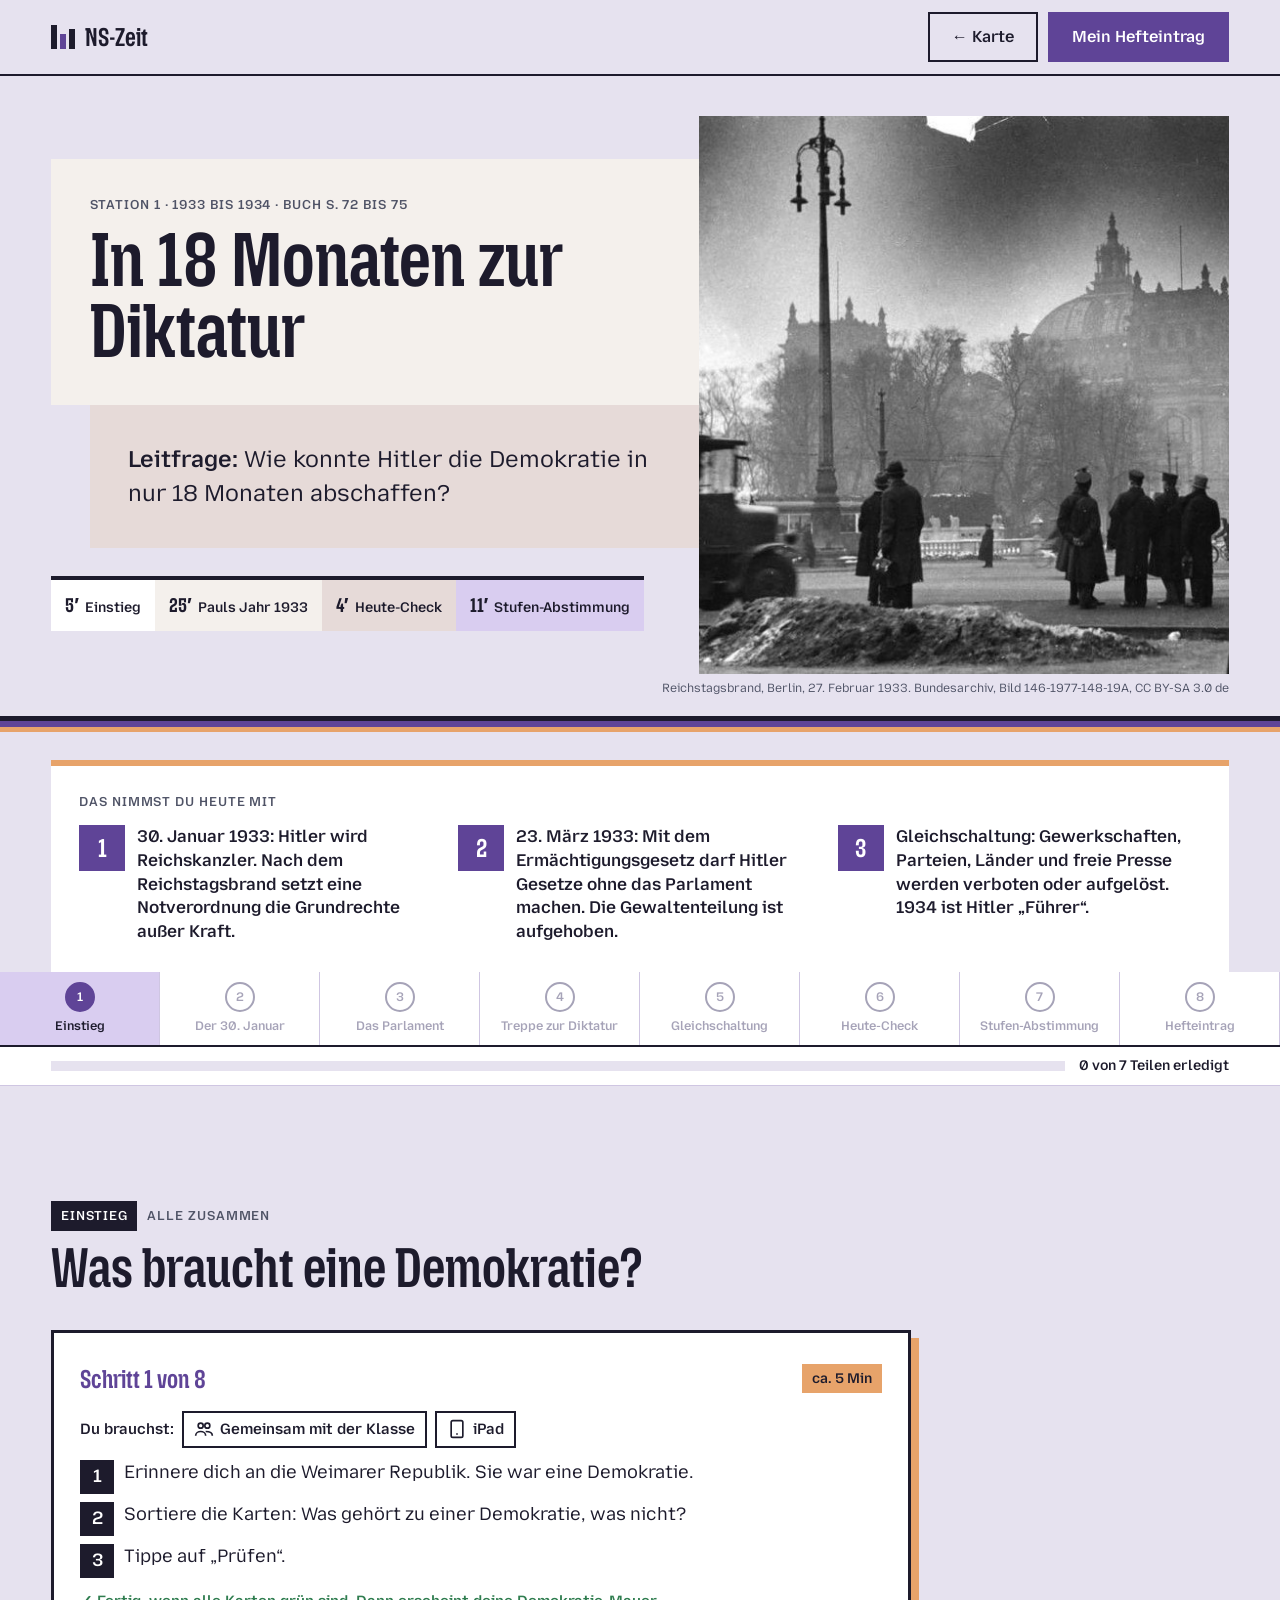
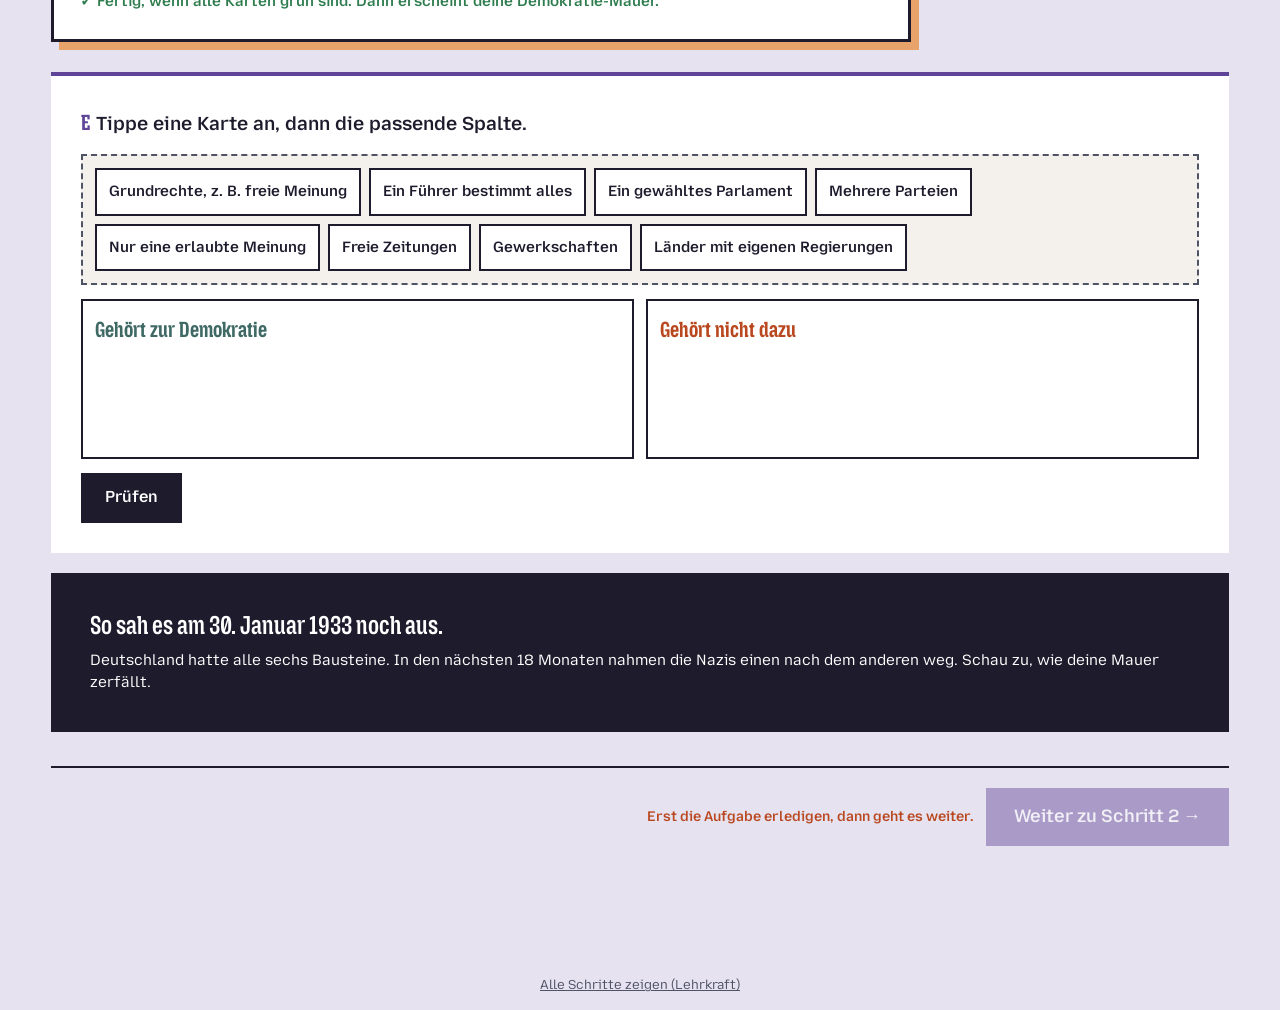
==== commit 84046441: "Unit now 9 stations: new 1 (seizure of power, democracy wall) and 2 (Nazi worldview); renumbered 3-9" ====
--- a/stunde-1/index.html
+++ b/stunde-1/index.html
@@ -3,7 +3,7 @@
 <head>
 <meta charset="utf-8">
 <meta name="viewport" content="width=device-width, initial-scale=1, viewport-fit=cover">
-<title>Station 1 · Verführt und erfasst · NS-Zeit</title>
+<title>Station 1 · In 18 Monaten zur Diktatur · NS-Zeit</title>
 <meta name="theme-color" content="#1d1b2c">
 <link rel="icon" href="../icon-32.png" sizes="32x32">
 <link rel="apple-touch-icon" href="../icon-180.png">
@@ -21,18 +21,18 @@
 <main>
   <section class="lesson-hero" aria-labelledby="titel">
     <div class="lesson-hero__text">
-      <div class="block"><p class="label muted" style="margin-bottom:10px">Station 1 · 1933 bis 1939 · Buch S. 78 bis 81</p>
-        <h1 class="h-xl" id="titel">Verführt und erfasst</h1></div>
-      <div class="block block--plaster" style="margin-left:clamp(0px,6%,60px)"><p class="lead"><b>Leitfrage:</b> Warum machten so viele Menschen mit, auch Jugendliche in deinem Alter?</p></div>
-      <div class="timeline-mini" aria-label="Ablauf der Stunde"><span><b>5′</b>Einstieg</span><span><b>25′</b>Pauls Geschichte</span><span><b>4′</b>Heute-Check</span><span><b>11′</b>Vier Ecken</span></div>
-    </div>
-    <div class="lesson-hero__photo reveal"><img src="../img/foto/s1-hj-zeltlager.jpg" alt="Jungen der Hitlerjugend schauen lachend aus einem Zelt, daneben ein Gruppenführer in Uniform."></div>
-  </section>
-  <p class="credit" style="padding:0 var(--gap);text-align:right">Hitlerjugend im Zeltlager, um 1933. Bundesarchiv, Bild 133-043, CC BY-SA 3.0 de</p>
+      <div class="block"><p class="label muted" style="margin-bottom:10px">Station 1 · 1933 bis 1934 · Buch S. 72 bis 75</p>
+        <h1 class="h-xl" id="titel">In 18 Monaten zur Diktatur</h1></div>
+      <div class="block block--plaster" style="margin-left:clamp(0px,6%,60px)"><p class="lead"><b>Leitfrage:</b> Wie konnte Hitler die Demokratie in nur 18 Monaten abschaffen?</p></div>
+      <div class="timeline-mini" aria-label="Ablauf der Stunde"><span><b>5′</b>Einstieg</span><span><b>25′</b>Pauls Jahr 1933</span><span><b>4′</b>Heute-Check</span><span><b>11′</b>Stufen-Abstimmung</span></div>
+    </div>
+    <div class="lesson-hero__photo reveal"><img src="../img/foto/s0-reichstagsbrand.jpg" alt="Das Reichstagsgebäude in Berlin brennt in der Nacht, Flammen schlagen aus der Kuppel."></div>
+  </section>
+  <p class="credit" style="padding:0 var(--gap);text-align:right">Reichstagsbrand, Berlin, 27. Februar 1933. Bundesarchiv, Bild 146-1977-148-19A, CC BY-SA 3.0 de</p>
   <div class="pavement" style="margin-top:20px"></div>
 
   <nav class="toc" aria-label="Teile der Stunde">
-    <a href="#einstieg">Einstieg</a><a href="#radio">Pauls Radio</a><a href="#tricks">5 Tricks</a><a href="#b">Das Foto</a><a href="#c">Jungvolk</a><a href="#preis">Der Preis</a><a href="#heute">Heute-Check</a><a href="#ecken">Vier Ecken</a><a href="#lernpass">Hefteintrag</a>
+    <a href="#einstieg">Einstieg</a><a href="#a">Der 30. Januar</a><a href="#b">Das Parlament</a><a href="#c">Treppe zur Diktatur</a><a href="#d">Gleichschaltung</a><a href="#heute">Heute-Check</a><a href="#stufe">Stufen-Abstimmung</a><a href="#lernpass">Hefteintrag</a>
   </nav>
 
   <!-- 1 EINSTIEG -->
@@ -40,302 +40,237 @@
     <div class="wrap">
       <div class="part__head">
         <p class="part__tag"><span class="chip">Einstieg</span><span class="label muted">alle zusammen</span></p>
-        <h2 class="h-l" id="e-t">Dein Feed im Jahr 1936</h2>
+        <h2 class="h-l" id="e-t">Was braucht eine Demokratie?</h2>
       </div>
       <div class="auftrag" data-min="5" data-brauchst="klasse|ipad">
-        <ol class="auftrag__schritte"><li><span>Stell dir vor, es gäbe 1936 schon Handys. Schau dir die vier Posts an.</span></li><li><span>Tippe bei jedem Post an, was er in dir auslöst.</span></li><li><span>Tippe unten an, welcher Post dich am meisten anzieht.</span></li></ol>
-        <p class="auftrag__fertig">Fertig, wenn du unten einen Post gewählt hast. Dann löst die Lehrkraft auf.</p>
-      </div>
-      <div class="feed">
-        <article class="post"><p class="post__head"><i></i>reichsparteitag_nuernberg</p>
-          <div class="post__img reveal"><img src="../img/foto/s1-hj-appell.jpg" alt="Tausende Hitlerjungen stehen in Reihen auf einem riesigen Platz, vorne eine Fahne."></div>
-          <p class="post__cap">Zehntausende Jungen. Ein Platz. Ein Wille. Nächstes Jahr bist du dabei!</p>
-          <div class="post__react" data-choice="s1.feed.1"><button data-v="mitreißend">mitreißend</button><button data-v="beeindruckend">beeindruckend</button><button data-v="unheimlich">unheimlich</button><button data-v="egal">egal</button></div></article>
-        <article class="post"><p class="post__head"><i></i>hitlerjugend_ortsgruppe</p>
-          <div class="post__img reveal"><img src="../img/foto/s1-hj-gelaende.jpg" alt="Jungen in kurzen Hosen klettern im Freien über ein Holzgerüst."></div>
-          <p class="post__cap">Klettern, Zeltlager, Lagerfeuer. Deine Freunde sind schon da. Und du?</p>
-          <div class="post__react" data-choice="s1.feed.2"><button data-v="will mit">will mit</button><button data-v="cool">cool</button><button data-v="komisch">komisch</button><button data-v="egal">egal</button></div></article>
-        <article class="post"><p class="post__head"><i></i>volksempfaenger_offiziell</p>
-          <div class="post__img reveal"><img src="../img/foto/s1-volksempfaenger.jpg" alt="Ein dunkles Radio mit rundem Lautsprecher: der Volksempfänger." style="object-position:center 30%"></div>
-          <p class="post__cap">Ein Radio, das sich jede Familie leisten kann. Ganz Deutschland hört zu.</p>
-          <div class="post__react" data-choice="s1.feed.3"><button data-v="will ich haben">will ich haben</button><button data-v="praktisch">praktisch</button><button data-v="misstrauisch">misstrauisch</button><button data-v="egal">egal</button></div></article>
-        <article class="post"><p class="post__head"><i></i>geschaeft_mueller</p>
-          <div class="post__img reveal"><img src="../img/foto/s1-gemeinschaftsempfang.jpg" alt="Schild im Schaufenster: Wegen des Gemeinschaftsempfangs der Rede des Führers Verkaufspause von 16 bis 17 Uhr."></div>
-          <p class="post__cap">Heute 16 bis 17 Uhr geschlossen. Wir hören alle gemeinsam die Rede des Führers.</p>
-          <div class="post__react" data-choice="s1.feed.4"><button data-v="bin dabei">bin dabei</button><button data-v="normal">normal</button><button data-v="Zwang?">Zwang?</button><button data-v="egal">egal</button></div></article>
-      </div>
-      <p class="credit">Fotos: Bundesarchiv Bild 146-1981-160-05, Bild 133-033, B 145 Bild-P046302 (Carl Weinrother), alle CC BY-SA 3.0 de; Volksempfänger: ubahnverleih, CC0.</p>
-      <div class="grid-2" style="margin-top:24px">
-        <div class="task">
-          <p class="task__q"><b>E</b>Welcher Post zieht dich am meisten an?</p>
-          <div class="choices" data-choice="s1.e.post"><button class="choice" data-v="Post 1: der riesige Aufmarsch">1 Aufmarsch</button><button class="choice" data-v="Post 2: Zeltlager und Abenteuer">2 Zeltlager</button><button class="choice" data-v="Post 3: das Radio">3 Radio</button><button class="choice" data-v="Post 4: alle hören gemeinsam">4 gemeinsam hören</button></div>
-        </div>
-        <details class="block block--ink">
-          <summary class="h-s" style="cursor:pointer">Auflösung (gemeinsam)</summary>
-          <p style="margin-top:12px">Alle vier Posts kommen von <b>einem</b> Absender: der NSDAP. Eine andere Meinung gab es nicht mehr. Und alle vier wollen dasselbe: dass du dich gut fühlst und mitmachst.</p>
-        </details>
-      </div>
-    </div>
-  </section>
-
-  <!-- 2 PAULS RADIO -->
-  <section class="part" id="radio" aria-labelledby="r-t">
-    <div class="wrap">
-      <div class="part__head">
-        <p class="part__tag"><span class="chip chip--lila">Kapitel 1</span><span class="book">Buch S. 80</span></p>
-        <h2 class="h-l" id="r-t">Ein Radio für Pauls Familie</h2>
-      </div>
-      <div class="auftrag" data-min="5" data-brauchst="buch:Buch S. 80|ipad">
-        <ol class="auftrag__schritte"><li><span>Lies Kapitel 1 von Pauls Geschichte.</span></li><li><span>Nimm dein Buch und schlag <b>S. 80</b> auf. Du brauchst den Abschnitt <b>„Propagandamittel Rundfunk“</b> (mittlere Spalte).</span></li><li><span>Finde die drei Antworten im Buch, tippe sie ein und tippe auf „Prüfen“.</span></li></ol>
-        <p class="auftrag__fertig">Fertig, wenn alle drei Felder grün sind.</p>
-      </div>
+        <ol class="auftrag__schritte"><li><span>Erinnere dich an die Weimarer Republik. Sie war eine Demokratie.</span></li><li><span>Sortiere die Karten: Was gehört zu einer Demokratie, was nicht?</span></li><li><span>Tippe auf „Prüfen“.</span></li></ol>
+        <p class="auftrag__fertig">Fertig, wenn alle Karten grün sind. Dann erscheint deine Demokratie-Mauer.</p>
+      </div>
+      <div class="task" data-sorter="s1.e.sort">
+        <p class="task__q"><b>E</b>Tippe eine Karte an, dann die passende Spalte.</p>
+        <div class="sorter">
+          <div class="sorter__pool">
+            <button type="button" class="chipcard" data-id="1" data-right="a">Grundrechte, z. B. freie Meinung</button>
+            <button type="button" class="chipcard" data-id="2" data-right="b">Ein Führer bestimmt alles</button>
+            <button type="button" class="chipcard" data-id="3" data-right="a">Ein gewähltes Parlament</button>
+            <button type="button" class="chipcard" data-id="4" data-right="a">Mehrere Parteien</button>
+            <button type="button" class="chipcard" data-id="5" data-right="b">Nur eine erlaubte Meinung</button>
+            <button type="button" class="chipcard" data-id="6" data-right="a">Freie Zeitungen</button>
+            <button type="button" class="chipcard" data-id="7" data-right="a">Gewerkschaften</button>
+            <button type="button" class="chipcard" data-id="8" data-right="a">Länder mit eigenen Regierungen</button>
+          </div>
+          <div class="sorter__cols"><div class="sorter__col sorter__col--a" data-col="a"><h4>Gehört zur Demokratie</h4></div><div class="sorter__col sorter__col--b" data-col="b"><h4>Gehört nicht dazu</h4></div></div>
+          <div style="display:flex;flex-wrap:wrap;gap:12px;align-items:center"><button class="btn" type="button" data-check>Prüfen</button><p class="feedback" aria-live="polite"></p></div>
+        </div>
+      </div>
+      <div class="block block--ink" style="margin-top:20px"><p class="h-s" style="margin-bottom:6px">So sah es am 30. Januar 1933 noch aus.</p><p class="small">Deutschland hatte alle sechs Bausteine. In den nächsten 18 Monaten nahmen die Nazis einen nach dem anderen weg. Schau zu, wie deine Mauer zerfällt.</p></div>
+    </div>
+  </section>
+
+  <!-- 2 DER 30. JANUAR -->
+  <section class="part" id="a" aria-labelledby="a-t">
+    <div class="wrap">
+      <div class="part__head">
+        <p class="part__tag"><span class="chip chip--lila">Kapitel 1</span><span class="book">Buch S. 72</span></p>
+        <h2 class="h-l" id="a-t">Fackeln, Feuer, Verhaftungen</h2>
+      </div>
+      <div class="auftrag" data-min="6" data-brauchst="buch:Buch S. 72|ipad">
+        <ol class="auftrag__schritte"><li><span>Lies Kapitel 1 von Pauls Geschichte.</span></li><li><span>Buch <b>S. 72</b>, Abschnitt <b>„Hitler kam an die Macht“</b> (rechte Spalte). Finde die drei Antworten und tippe auf „Prüfen“.</span></li></ol>
+        <p class="auftrag__fertig">Fertig, wenn alle drei Felder grün sind. Dann fällt der erste Baustein.</p>
+      </div>
+      <div class="mauer" data-mauer></div>
       <div class="story">
         <div class="story__text">
-          <p class="story__kap">Pauls Geschichte · Kapitel 1 · München, 1933</p>
-          <p class="story__titel">Gänsehaut aus dem Wohnzimmer</p>
-          <p>Paul ist 10 Jahre alt und wohnt in München-Giesing. Im Frühjahr 1933 bringt sein Vater ein neues Radio mit nach Hause: einen Volksempfänger. Er war billig, jetzt hat fast jeder Nachbar so eins.</p>
-          <p>Am Abend sitzt die ganze Familie davor. Erst Marschmusik, dann spricht Hitler. Er schreit, die Menge jubelt, immer wieder. „Endlich räumt einer auf“, sagt der Vater.</p>
-          <p class="story__zitat">Paul bekommt Gänsehaut. Er versteht nicht alles. Aber es fühlt sich groß an.</p>
-          <p class="story__fiktion">Paul ist eine erfundene Figur. So wie ihm ging es aber vielen Kindern in München.</p>
-        </div>
-        <div class="story__bild reveal"><img src="../img/foto/s1-volksempfaenger.jpg" alt="Volksempfänger VE 301" style="object-position:center 30%"></div>
-      </div>
-      <div class="detektiv" data-find="s1.a.buch">
-        <div class="detektiv__kopf"><svg width="34" height="34" viewBox="0 0 24 24" fill="none" stroke="#5f4497" stroke-width="2.4"><circle cx="10" cy="10" r="6"/><path d="M15 15l6 6"/></svg><p>Buch-Detektiv: S. 80, „Propagandamittel Rundfunk“</p></div>
-        <div class="find__q" data-answer="goebbels|joseph goebbels|josef goebbels"><p class="find__ort">Buch S. 80 · 1. Absatz</p><p class="find__frage">Wer war der Chef des Propagandaministeriums?</p><input autocomplete="off" placeholder="Name"><p class="find__hinweis" hidden>Tipp: Der Name steht im ersten Absatz, mit Bildnummer 80.1.</p></div>
-        <div class="find__q" data-answer="75"><p class="find__ort">Buch S. 80 · weiter unten</p><p class="find__frage">Um wie viel Prozent wurde der Preis des Volksempfängers gesenkt?</p><input inputmode="numeric" autocomplete="off" placeholder="Zahl"><p class="find__hinweis" hidden>Tipp: Such nach dem Wort „Preis“.</p></div>
-        <div class="find__q" data-answer="70"><p class="find__ort">Buch S. 80 · gleicher Absatz</p><p class="find__frage">Wie viel Prozent der Haushalte hatten 1939 ein Radio?</p><input inputmode="numeric" autocomplete="off" placeholder="Zahl"><p class="find__hinweis" hidden>Tipp: Direkt nach dem Satz mit dem Preis. 1933 waren es 25 Prozent.</p></div>
+          <p class="story__kap">Pauls Geschichte · München · Januar bis März 1933</p>
+          <p class="story__titel">Der Abend, an dem alles anders wurde</p>
+          <p>Paul ist 10 Jahre alt und wohnt in München-Giesing. Am Abend des 30. Januar 1933 sitzt er beim Nachbarn vor dem Radio. Hitler ist Reichskanzler geworden. Aus dem Lautsprecher dröhnen Marschmusik und Jubel: In Berlin ziehen Tausende mit Fackeln durch die Straßen.</p>
+          <p>Vier Wochen später brennt in Berlin der Reichstag. Am nächsten Tag steht in der Zeitung: Die Kommunisten waren es! Nun darf die Polizei jeden verhaften, ohne Richter. Auf Pauls Straße holt die SA zwei Männer aus ihren Wohnungen.</p>
+          <p class="story__zitat">„Die werden schon was angestellt haben“, sagt Pauls Vater. Paul ist sich nicht so sicher.</p>
+          <p class="story__fiktion">Paul ist eine erfundene Figur. Die Ereignisse sind wirklich so passiert.</p>
+        </div>
+        <div class="story__bild reveal"><img src="../img/foto/s1-fackelzug.jpg" alt="Fackelzug in Berlin am Abend des 30. Januar 1933, viele Menschen mit Fackeln vor einem Gebäude."></div>
+      </div>
+      <p class="credit">Fackelzug in Berlin, 30. Januar 1933. Bundesarchiv, Bild 102-02982A, CC BY-SA 3.0 de</p>
+      <div class="detektiv" data-find="s1.a.buch" style="margin-top:16px">
+        <div class="detektiv__kopf"><svg width="34" height="34" viewBox="0 0 24 24" fill="none" stroke="#5f4497" stroke-width="2.4"><circle cx="10" cy="10" r="6"/><path d="M15 15l6 6"/></svg><p>Buch-Detektiv: S. 72, „Hitler kam an die Macht“</p></div>
+        <div class="find__q" data-answer="30 1 1933|30 januar 1933|30 01 1933"><p class="find__ort">Buch S. 72 · erster Satz</p><p class="find__frage">An welchem Tag wurde Hitler Reichskanzler? (Tag.Monat.Jahr)</p><input autocomplete="off" placeholder="z. B. 1.1.1900"><p class="find__hinweis" hidden>Tipp: Das Datum steht im allerersten Satz des Abschnitts.</p></div>
+        <div class="find__q" data-answer="kommunist|kommunisten"><p class="find__ort">Buch S. 72 · zweiter Absatz</p><p class="find__frage">Wen machten die Nazis für den Reichstagsbrand verantwortlich? Einen …</p><input autocomplete="off" placeholder="…"><p class="find__hinweis" hidden>Tipp: Such nach „verantwortlich“.</p></div>
+        <div class="find__q" data-answer="10000|10 000"><p class="find__ort">Buch S. 72 · gleicher Absatz</p><p class="find__frage">Wie viele Mitglieder von SPD und KPD verschleppte die SA? Über …</p><input inputmode="numeric" autocomplete="off" placeholder="Zahl"><p class="find__hinweis" hidden>Tipp: Such nach „Die SA“.</p></div>
         <div style="display:flex;flex-wrap:wrap;gap:12px;align-items:center"><button class="btn" type="button" data-check>Prüfen</button><p class="feedback" aria-live="polite"></p></div>
       </div>
-    </div>
-  </section>
-
-  <!-- 3 DIE 5 TRICKS -->
-  <section class="part" id="tricks" aria-labelledby="t-t">
-    <div class="wrap">
-      <div class="part__head">
-        <p class="part__tag"><span class="chip chip--lila">Video</span></p>
-        <h2 class="h-l" id="t-t">Die 5 Tricks der Propaganda</h2>
-      </div>
-      <div class="auftrag" data-min="7" data-brauchst="kopfhoerer|ipad">
-        <ol class="auftrag__schritte"><li><span>Kopfhörer auf. Schau das Video. Es hat 3 kurze Kapitel (knapp 4 Minuten).</span></li><li><span>Lies die 5 Tricks im grauen Kasten.</span></li><li><span>Wähle bei jedem Beispiel den passenden Trick und tippe auf „Prüfen“.</span></li></ol>
-        <p class="auftrag__fertig">Fertig, wenn alle 5 Beispiele grün sind.</p>
-      </div>
-      <div class="grid-2">
-        <div class="clip" data-yt="ulQ17cJxWpI" data-key="s1.a.video" data-title="Deutschland 1933: Propaganda, Lügen und Gleichschaltung" data-quelle="planet schule (SWR)" data-clips='[[13, 57, "Lügen als Werkzeug"], [80, 184, "Gleichschaltung: Radio als Sprachrohr"], [324, 394, "Hetze und Angst"]]'></div>
-        <div class="block" style="display:grid;gap:8px;align-content:start">
-          <p class="label muted">Die 5 Tricks</p>
-          <p><b>Gefühl statt Fakten:</b> Musik, Fahnen, Feuer. Man soll fühlen, nicht nachdenken.</p>
-          <p><b>Immer wiederholen:</b> Wenige Sätze, immer wieder, bis jeder sie glaubt.</p>
-          <p><b>Nur eine Stimme:</b> Andere Meinungen werden verboten.</p>
-          <p><b>Feindbild:</b> Eine Gruppe ist an allem schuld.</p>
-          <p><b>Wir-Gefühl:</b> Du gehörst zu etwas Großem.</p>
-        </div>
-      </div>
-      <div class="task" data-match="s1.a.match" style="margin-top:24px">
-        <p class="task__q"><b>A</b>Welcher Trick steckt in welchem Beispiel?</p>
-        <div class="match">
-          <div class="match__row" data-right="eine"><p>Freie Radiosender werden verboten. Es läuft nur noch der Staatssender.</p>
-            <select aria-label="Trick zu Beispiel 1"><option value="">Trick wählen …</option><option value="gefuehl">Gefühl statt Fakten</option><option value="wieder">Immer wiederholen</option><option value="eine">Nur eine Stimme</option><option value="feind">Feindbild</option><option value="wir">Wir-Gefühl</option></select></div>
-          <div class="match__row" data-right="wir"><p>Zehntausende marschieren im Gleichschritt. Jeder fühlt sich als Teil von etwas Großem.</p>
-            <select aria-label="Trick zu Beispiel 2"><option value="">Trick wählen …</option><option value="gefuehl">Gefühl statt Fakten</option><option value="wieder">Immer wiederholen</option><option value="eine">Nur eine Stimme</option><option value="feind">Feindbild</option><option value="wir">Wir-Gefühl</option></select></div>
-          <div class="match__row" data-right="wieder"><p>Hitler schreibt: Man soll wenige Punkte so lange wiederholen, „bis auch bestimmt der Letzte“ sie verstanden hat (Buch S. 81).</p>
-            <select aria-label="Trick zu Beispiel 3"><option value="">Trick wählen …</option><option value="gefuehl">Gefühl statt Fakten</option><option value="wieder">Immer wiederholen</option><option value="eine">Nur eine Stimme</option><option value="feind">Feindbild</option><option value="wir">Wir-Gefühl</option></select></div>
-          <div class="match__row" data-right="feind"><p>Im Radio heißt es: „Die Juden“ sind an allem schuld.</p>
-            <select aria-label="Trick zu Beispiel 4"><option value="">Trick wählen …</option><option value="gefuehl">Gefühl statt Fakten</option><option value="wieder">Immer wiederholen</option><option value="eine">Nur eine Stimme</option><option value="feind">Feindbild</option><option value="wir">Wir-Gefühl</option></select></div>
-          <div class="match__row" data-right="gefuehl"><p>Fackelzug bei Nacht, Trommeln, Musik. Niemand erklärt, was die Regierung vorhat.</p>
-            <select aria-label="Trick zu Beispiel 5"><option value="">Trick wählen …</option><option value="gefuehl">Gefühl statt Fakten</option><option value="wieder">Immer wiederholen</option><option value="eine">Nur eine Stimme</option><option value="feind">Feindbild</option><option value="wir">Wir-Gefühl</option></select></div>
-        </div>
-        <div style="display:flex;flex-wrap:wrap;gap:12px;align-items:center"><button class="btn" type="button" data-check>Prüfen</button><p class="feedback" aria-live="polite"></p></div>
-      </div>
-    </div>
-  </section>
-
-  <!-- 4 DAS FOTO -->
+      <div class="block block--plaster" style="margin-top:16px"><p class="small"><b>Was die Notverordnung bedeutete:</b> Nach dem Reichstagsbrand setzte die „Reichstagsbrandverordnung“ die Grundrechte außer Kraft: Meinungsfreiheit, Pressefreiheit, Versammlungsfreiheit. Jeder konnte ohne Richter verhaftet werden.</p></div>
+    </div>
+  </section>
+
+  <!-- 3 DAS PARLAMENT -->
   <section class="part" id="b" aria-labelledby="b-t">
     <div class="wrap">
       <div class="part__head">
-        <p class="part__tag"><span class="chip chip--lila">Kapitel 2</span><span class="book">Buch S. 82</span></p>
-        <h2 class="h-l" id="b-t">Das Foto in der Zeitung</h2>
-      </div>
-      <div class="auftrag" data-min="4" data-brauchst="ipad">
-        <ol class="auftrag__schritte"><li><span>Lies Kapitel 2.</span></li><li><span>Schau dir das Foto genau an. Tippe darauf, um zu zoomen.</span></li><li><span>Beantworte die drei Fragen. Bei jeder Frage ist eine Antwort richtig.</span></li></ol>
-        <p class="auftrag__fertig">Fertig, wenn alle drei Fragen grün sind.</p>
-      </div>
+        <p class="part__tag"><span class="chip chip--lila">Kapitel 2</span><span class="book">Buch S. 72/73</span></p>
+        <h2 class="h-l" id="b-t">23. März 1933: Das Parlament gibt seine Macht ab</h2>
+      </div>
+      <div class="auftrag" data-min="5" data-brauchst="buch:Buch S. 72/73|ipad">
+        <ol class="auftrag__schritte"><li><span>Lies Kapitel 2 und den Kasten mit Otto Wels.</span></li><li><span>Schau dir im Buch <b>S. 73</b> das Foto <b>73.2</b> an: Wer steht vor dem Gebäude?</span></li><li><span>Beantworte die zwei Fragen.</span></li></ol>
+        <p class="auftrag__fertig">Fertig, wenn beide Fragen grün sind.</p>
+      </div>
+      <div class="mauer" data-mauer></div>
       <div class="story">
         <div class="story__text">
-          <p class="story__kap">Pauls Geschichte · Kapitel 2 · September 1934</p>
-          <p class="story__titel">„Da will ich auch hin“</p>
-          <p>Beim Frühstück liegt die Zeitung auf dem Tisch. Auf der ersten Seite: ein riesiges Foto vom Reichsparteitag in Nürnberg. Tausende Jungen in Uniform, alle in einer Reihe, alle gleich.</p>
-          <p class="story__zitat">Paul starrt das Bild lange an. „Da will ich auch hin“, sagt er.</p>
-          <p class="story__fiktion">Erfundene Figur, echtes Foto.</p>
-        </div>
-        <div class="zoom"><img src="../img/foto/s1-hj-appell.jpg" alt="Reichsparteitag 1934: Tausende Hitlerjungen stehen in langen Reihen, vorne drei Jungen mit einer Fahne."></div>
-      </div>
-      <p class="credit">Reichsparteitag Nürnberg, September 1934, Appell der Hitlerjugend. Bundesarchiv, Bild 146-1981-160-05, CC BY-SA 3.0 de</p>
-      <div class="grid-3" style="margin-top:18px">
-        <div class="mc" data-mc="s1.b.mc1" data-right="oben"><p class="mc__frage">1. Von wo hat der Fotograf fotografiert?</p>
-          <div class="choices"><button class="choice" data-v="mitte">aus der Mitte der Jungen</button><button class="choice" data-v="oben">von leicht oben, mit Blick über die Masse</button><button class="choice" data-v="unten">vom Boden aus</button></div>
-          <p class="mc__tipp" hidden>Schau, wie weit man über die Reihen blicken kann.</p>
-          <p class="mc__erkl" hidden>Richtig. Von oben sieht man, wie riesig die Masse ist. Das wirkt mächtig.</p></div>
-        <div class="mc" data-mc="s1.b.mc2" data-right="masse"><p class="mc__frage">2. Warum sieht man kaum einzelne Gesichter?</p>
-          <div class="choices"><button class="choice" data-v="alt">weil das Foto alt ist</button><button class="choice" data-v="masse">weil der Einzelne nicht zählen soll, nur die Masse</button><button class="choice" data-v="dunkel">weil es dunkel war</button></div>
-          <p class="mc__tipp" hidden>Denk an den Trick „Wir-Gefühl“.</p>
-          <p class="mc__erkl" hidden>Richtig. Nicht Paul oder Max zählen, sondern „die Jugend“ als Ganzes.</p></div>
-        <div class="mc" data-mc="s1.b.mc3" data-right="dabei"><p class="mc__frage">3. Was soll Paul denken, wenn er das Foto sieht?</p>
-          <div class="choices"><button class="choice" data-v="langweilig">„Das ist langweilig.“</button><button class="choice" data-v="dabei">„Da will ich dazugehören.“</button><button class="choice" data-v="leid">„Die tun mir leid.“</button></div>
-          <p class="mc__tipp" hidden>Lies noch einmal, was Paul sagt.</p>
-          <p class="mc__erkl" hidden>Genau. Das Foto ist Propaganda. Es wurde gemacht, damit Jungen wie Paul mitmachen wollen.</p></div>
-      </div>
-    </div>
-  </section>
-
-  <!-- 5 JUNGVOLK -->
+          <p class="story__kap">Berlin · 23. März 1933</p>
+          <p class="story__titel">Abstimmung unter Drohung</p>
+          <p>Die Abgeordneten treffen sich in einem Opernhaus, weil der Reichstag ausgebrannt ist. Drinnen und draußen stehen SA-Männer. Die Abgeordneten der KPD fehlen: Sie sind verhaftet oder geflohen.</p>
+          <p>Abgestimmt wird über das „Ermächtigungsgesetz“. 444 Abgeordnete stimmen dafür. Nur die 94 anwesenden Abgeordneten der SPD stimmen dagegen. Ihr Vorsitzender Otto Wels sagt mutig vor allen:</p>
+          <p class="story__zitat">„Freiheit und Leben kann man uns nehmen, die Ehre nicht.“</p>
+        </div>
+        <div class="story__bild reveal"><img src="../img/foto/s0-wels.jpg" alt="Porträt von Otto Wels, SPD-Vorsitzender" style="object-position:center 20%"></div>
+      </div>
+      <p class="credit">Otto Wels, 1932. Gemeinfrei, Wikimedia Commons</p>
+      <div class="grid-2" style="margin-top:16px">
+        <div class="mc" data-mc="s1.b.mc1" data-right="ohne"><p class="mc__frage">1. Was erlaubte das Ermächtigungsgesetz Hitler?</p>
+          <div class="choices"><button class="choice" data-v="wahl">Er durfte sich selbst wählen lassen.</button><button class="choice" data-v="ohne">Er durfte Gesetze machen, ohne das Parlament zu fragen.</button><button class="choice" data-v="krieg">Er durfte sofort Krieg führen.</button></div>
+          <p class="mc__tipp" hidden>Lies im Buch S. 72 den letzten Satz des Abschnitts.</p>
+          <p class="mc__erkl" hidden>Richtig. Damit war die Gewaltenteilung aufgehoben. Hitler hatte die uneingeschränkte Macht (Buch S. 72).</p></div>
+        <div class="mc" data-mc="s1.b.mc2" data-right="angst"><p class="mc__frage">2. Warum stimmten so viele Abgeordnete zu?</p>
+          <div class="choices"><button class="choice" data-v="ueberzeugt">Alle waren von Hitler überzeugt.</button><button class="choice" data-v="angst">Die SA stand im Saal, viele hatten Angst. Die KPD durfte gar nicht abstimmen.</button><button class="choice" data-v="geld">Sie bekamen Geld dafür.</button></div>
+          <p class="mc__tipp" hidden>Schau dir das Foto 73.2 im Buch an.</p>
+          <p class="mc__erkl" hidden>Richtig. Das Buch sagt: „unter dem Druck der Nationalsozialisten“. Die SA war als „Saalschutz“ im Gebäude (73.2).</p></div>
+      </div>
+    </div>
+  </section>
+
+  <!-- 4 TREPPE ZUR DIKTATUR -->
   <section class="part" id="c" aria-labelledby="c-t">
     <div class="wrap">
       <div class="part__head">
-        <p class="part__tag"><span class="chip chip--lila">Kapitel 3</span><span class="book">Buch S. 78</span></p>
-        <h2 class="h-l" id="c-t">Paul im Jungvolk</h2>
-      </div>
-      <div class="auftrag" data-min="7" data-brauchst="buch:Buch S. 78|ipad">
-        <ol class="auftrag__schritte"><li><span>Lies Kapitel 3.</span></li><li><span>Buch <b>S. 78</b>, Abschnitt <b>„Hitlerjugend und Bund Deutscher Mädel“</b> (linke Spalte). Finde die drei Antworten und tippe auf „Prüfen“.</span></li><li><span>Sortiere die Karten: Was lockte, was war der Preis?</span></li></ol>
-        <p class="auftrag__fertig">Fertig, wenn der Buch-Detektiv und die Karten grün sind.</p>
-      </div>
+        <p class="part__tag"><span class="chip chip--lila">Kapitel 3</span><span class="book">Buch S. 73</span></p>
+        <h2 class="h-l" id="c-t">Die Treppe zur Diktatur</h2>
+      </div>
+      <div class="auftrag" data-min="7" data-brauchst="buch:Buch S. 73|ipad">
+        <ol class="auftrag__schritte"><li><span>Buch <b>S. 73</b>: Schau dir die Tabelle <b>73.3</b> an. Sie liest sich von unten nach oben, wie eine Treppe.</span></li><li><span>Tippe die sechs Stufen in der richtigen Reihenfolge an: die früheste zuerst. Dann „Prüfen“.</span></li><li><span>Finde mit der Tabelle die zwei Antworten unten.</span></li></ol>
+        <p class="auftrag__fertig">Fertig, wenn alle Stufen und beide Antworten grün sind. Dann fallen drei Bausteine.</p>
+      </div>
+      <div class="mauer" data-mauer></div>
+      <div class="grid-2">
+        <div class="task" data-order="s1.c.order">
+          <p class="task__q"><b>C</b>Bring die Stufen in die richtige Reihenfolge.</p>
+          <div class="order">
+            <button type="button" class="order__item" data-id="gewerk" data-pos="4"><span class="nr"></span><span>Gewerkschaften werden verboten, ihre Führer verhaftet.<small data-date="Mai 1933">Datum?</small></span></button>
+            <button type="button" class="order__item" data-id="kanzler" data-pos="1"><span class="nr"></span><span>Hitler wird Reichskanzler.<small data-date="Januar 1933">Datum?</small></span></button>
+            <button type="button" class="order__item" data-id="fuehrer" data-pos="6"><span class="nr"></span><span>Hindenburg stirbt, Hitler wird „Führer“ mit aller Macht.<small data-date="August 1934">Datum?</small></span></button>
+            <button type="button" class="order__item" data-id="ermaecht" data-pos="2"><span class="nr"></span><span>Notverordnung und Ermächtigungsgesetz.<small data-date="Februar/März 1933">Datum?</small></span></button>
+            <button type="button" class="order__item" data-id="parteien" data-pos="5"><span class="nr"></span><span>Alle Parteien außer der NSDAP werden verboten.<small data-date="Juni/Juli 1933">Datum?</small></span></button>
+            <button type="button" class="order__item" data-id="laender" data-pos="3"><span class="nr"></span><span>Die Länder werden gleichgeschaltet, alles wird von Berlin aus bestimmt.<small data-date="April 1933">Datum?</small></span></button>
+          </div>
+          <div style="display:flex;flex-wrap:wrap;gap:10px;align-items:center"><button class="btn" type="button" data-check>Prüfen</button><button class="btn-2" type="button" data-reset>Neu</button><p class="feedback" aria-live="polite"></p></div>
+        </div>
+        <div class="detektiv" data-find="s1.c.buch">
+          <div class="detektiv__kopf"><svg width="34" height="34" viewBox="0 0 24 24" fill="none" stroke="#5f4497" stroke-width="2.4"><circle cx="10" cy="10" r="6"/><path d="M15 15l6 6"/></svg><p>Buch-Detektiv: Tabelle 73.3</p></div>
+          <div class="find__q" data-answer="nsdap"><p class="find__ort">Tabelle 73.3 · Juli 1933</p><p class="find__frage">Welche Partei gab es ab Juli 1933 nur noch?</p><input autocomplete="off" placeholder="Abkürzung"><p class="find__hinweis" hidden>Tipp: Zeile „Juli 1933: Gesetz gegen die Neubildung von Parteien“.</p></div>
+          <div class="find__q" data-answer="hindenburg|paul von hindenburg|reichspräsident"><p class="find__ort">Tabelle 73.3 · August 1934</p><p class="find__frage">Nach wessen Tod übernahm Hitler im August 1934 auch noch dieses Amt?</p><input autocomplete="off" placeholder="Name"><p class="find__hinweis" hidden>Tipp: oberste Zeile der Tabelle.</p></div>
+          <div style="display:flex;flex-wrap:wrap;gap:12px;align-items:center"><button class="btn" type="button" data-check>Prüfen</button><p class="feedback" aria-live="polite"></p></div>
+        </div>
+      </div>
+    </div>
+  </section>
+
+  <!-- 5 GLEICHSCHALTUNG -->
+  <section class="part" id="d" aria-labelledby="d-t">
+    <div class="wrap">
+      <div class="part__head">
+        <p class="part__tag"><span class="chip chip--brick">Kapitel 4</span><span class="book">Buch S. 74/75</span></p>
+        <h2 class="h-l" id="d-t">Gleichschaltung: Nur noch eine Meinung</h2>
+      </div>
+      <div class="auftrag" data-min="7" data-brauchst="buch:Buch S. 74|ipad">
+        <ol class="auftrag__schritte"><li><span>Lies Kapitel 4.</span></li><li><span>Buch <b>S. 74</b>, Abschnitt <b>„Verbot der Gewerkschaften“</b> (oben rechts). Finde die zwei Antworten und tippe auf „Prüfen“.</span></li><li><span>Vervollständige den Satz über die Gleichschaltung und tippe auf „Prüfen“.</span></li></ol>
+        <p class="auftrag__fertig">Fertig, wenn alles grün ist. Dann fällt der letzte Baustein.</p>
+      </div>
+      <div class="mauer" data-mauer></div>
       <div class="story">
         <div class="story__text">
-          <p class="story__kap">Pauls Geschichte · Kapitel 3 · 1934 bis 1936</p>
-          <p class="story__titel">Endlich wichtig</p>
-          <p>Paul tritt ins Deutsche Jungvolk ein. Zweimal pro Woche ist „Dienst“: Geländespiele, Lieder, Marschieren. Im Sommer geht es ins Zeltlager. Abends sitzen alle am Lagerfeuer. Sein Gruppenführer ist erst 16 und redet mit ihm wie mit einem Erwachsenen.</p>
-          <p class="story__zitat">Zum ersten Mal fühlt sich Paul wichtig.</p>
-          <p>Nur eins ist komisch: Sein bester Freund Rudi darf nicht mit. „Juden gehören nicht dazu“, sagt der Gruppenführer. Paul sagt nichts.</p>
-          <p class="story__fiktion">Erfundene Figuren. Jüdische Kinder waren aus der Hitlerjugend ausgeschlossen (Buch S. 78).</p>
-        </div>
-        <div class="story__bild reveal"><img src="../img/foto/s1-hj-zeltlager.jpg" alt="Hitlerjungen lachen aus einem Zelt."></div>
+          <p class="story__kap">Pauls Geschichte · Mai 1933</p>
+          <p class="story__titel">Feuer auf dem Königsplatz</p>
+          <p>Pauls Vater arbeitet in einer Fabrik. Am 2. Mai 1933 kommt er wütend nach Hause: Seine Gewerkschaft gibt es nicht mehr. Jetzt gehört er zur „Deutschen Arbeitsfront“ der Nazis. Streiken ist verboten.</p>
+          <p>Am 10. Mai brennen auf dem Münchner Königsplatz Bücher. Studenten werfen sie ins Feuer, weil sie von jüdischen oder „undeutschen“ Autoren stammen. In Pauls Klassenzimmer hängt jetzt ein Bild von Hitler. Jede Stunde beginnt mit dem Hitlergruß.</p>
+          <p class="story__zitat">Wer nicht mitgrüßt, fällt auf. Paul grüßt mit.</p>
+          <p class="story__fiktion">Erfundene Figur. Bücherverbrennungen gab es am 10. Mai 1933 in vielen Städten, auch in München.</p>
+        </div>
+        <div class="story__bild reveal"><img src="../img/foto/s0-buecher.jpg" alt="Menschen werfen in der Nacht Bücher in ein großes Feuer."></div>
+      </div>
+      <p class="credit">Bücherverbrennung auf dem Opernplatz in Berlin, Mai 1933. Bundesarchiv, Bild 102-14597, CC BY-SA 3.0 de</p>
+      <div class="grid-2" style="margin-top:16px">
+        <div class="detektiv" data-find="s1.d.buch">
+          <div class="detektiv__kopf"><svg width="34" height="34" viewBox="0 0 24 24" fill="none" stroke="#5f4497" stroke-width="2.4"><circle cx="10" cy="10" r="6"/><path d="M15 15l6 6"/></svg><p>Buch-Detektiv: S. 74</p></div>
+          <div class="find__q" data-answer="2 5 1933|2 mai 1933|02 05 1933"><p class="find__ort">Buch S. 74 · „Verbot der Gewerkschaften“</p><p class="find__frage">An welchem Tag wurden alle Gewerkschaften verboten?</p><input autocomplete="off" placeholder="Tag.Monat.Jahr"><p class="find__hinweis" hidden>Tipp: erster Satz des Abschnitts.</p></div>
+          <div class="find__q" data-answer="arbeitsfront|deutsche arbeitsfront|daf"><p class="find__ort">gleicher Abschnitt</p><p class="find__frage">Wie hieß die Zwangsorganisation, zu der die Arbeiter jetzt gehörten? „Deutsche …“</p><input autocomplete="off" placeholder="…"><p class="find__hinweis" hidden>Tipp: Abkürzung DAF.</p></div>
+          <div style="display:flex;flex-wrap:wrap;gap:12px;align-items:center"><button class="btn" type="button" data-check>Prüfen</button><p class="feedback" aria-live="polite"></p></div>
+        </div>
+        <div class="satz" data-satz="s1.d.satz">
+          <p class="task__q"><b>D</b>Was bedeutete die Gleichschaltung? (Buch S. 74, blauer Kasten)</p>
+          <p class="satz__text">Die Gleichschaltung festigte Hitlers Macht, weil es öffentlich <select data-right="eine" aria-label="Meinung"><option value="">…</option><option value="viele">viele verschiedene Meinungen</option><option value="eine">nur noch eine Meinung</option><option value="keine">gar keine Zeitungen</option></select> gab.</p>
+          <p class="satz__text">Alle Vereine, Zeitungen und Organisationen mussten sich <select data-right="nsdap" aria-label="Wem"><option value="">…</option><option value="nsdap">der NSDAP unterordnen</option><option value="kirche">der Kirche unterordnen</option><option value="frei">frei entscheiden</option></select>.</p>
+          <div style="display:flex;flex-wrap:wrap;gap:12px;align-items:center"><button class="btn" type="button" data-check>Prüfen</button><p class="feedback" aria-live="polite"></p></div>
+        </div>
+      </div>
+    </div>
+  </section>
+
+  <!-- 6 HEUTE -->
+  <section class="part" id="heute" aria-labelledby="h-t">
+    <div class="wrap">
+      <div class="part__head">
+        <p class="part__tag"><span class="chip chip--brick">Heute-Check</span></p>
+        <h2 class="h-l" id="h-t">Könnte das heute wieder passieren?</h2>
+      </div>
+      <div class="auftrag" data-min="4" data-brauchst="ipad">
+        <ol class="auftrag__schritte"><li><span>Lies die zwei Beispiele. Sie sind ohne Absender.</span></li><li><span>Tippe an, an welchen Schritt von 1933 sie dich erinnern.</span></li></ol>
+        <p class="auftrag__fertig">Fertig, wenn beide grün sind.</p>
       </div>
       <div class="grid-2">
-        <div class="detektiv" data-find="s1.c.buch">
-          <div class="detektiv__kopf"><svg width="34" height="34" viewBox="0 0 24 24" fill="none" stroke="#5f4497" stroke-width="2.4"><circle cx="10" cy="10" r="6"/><path d="M15 15l6 6"/></svg><p>Buch-Detektiv: S. 78</p></div>
-          <div class="find__q" data-answer="98"><p class="find__ort">Buch S. 78 · erster Absatz</p><p class="find__frage">Wie viel Prozent aller Jugendlichen waren 1939 in einer NS-Jugendorganisation?</p><input inputmode="numeric" autocomplete="off" placeholder="Zahl"><p class="find__hinweis" hidden>Tipp: Such nach der Jahreszahl 1939.</p></div>
-          <div class="find__q" data-answer="zweimal|2|2 mal|zwei mal|2x"><p class="find__ort">Buch S. 78 · zweiter Absatz</p><p class="find__frage">Wie oft pro Woche traf sich die Hitlerjugend zum „Dienst“?</p><input autocomplete="off" placeholder="… pro Woche"><p class="find__hinweis" hidden>Tipp: Der Absatz beginnt mit „Die Hitlerjugend (HJ) traf sich …“</p></div>
-          <div class="find__q" data-answer="hausfrau|mutter"><p class="find__ort">Buch S. 78 · letzter Absatz</p><p class="find__frage">Worauf wurden die Mädchen im BDM vorbereitet? Auf ihre Rolle als …</p><input autocomplete="off" placeholder="… und …"><p class="find__hinweis" hidden>Tipp: Such nach „Bund Deutscher Mädel (BDM)“.</p></div>
-          <div style="display:flex;flex-wrap:wrap;gap:12px;align-items:center"><button class="btn" type="button" data-check>Prüfen</button><p class="feedback" aria-live="polite"></p></div>
-        </div>
-        <div class="task" data-sorter="s1.c.sort">
-          <p class="task__q"><b>C</b>Was lockte Paul? Was war der Preis? Tippe eine Karte, dann die Spalte.</p>
-          <div class="sorter">
-            <div class="sorter__pool">
-              <button type="button" class="chipcard" data-id="1" data-right="a">Zeltlager und Lagerfeuer</button>
-              <button type="button" class="chipcard" data-id="2" data-right="b">Bedingungsloser Gehorsam</button>
-              <button type="button" class="chipcard" data-id="3" data-right="a">Gemeinschaft mit Freunden</button>
-              <button type="button" class="chipcard" data-id="4" data-right="b">Schießübungen für den Krieg</button>
-              <button type="button" class="chipcard" data-id="5" data-right="a">Ernst genommen werden</button>
-              <button type="button" class="chipcard" data-id="6" data-right="b">Freunde wie Rudi werden ausgeschlossen</button>
-            </div>
-            <div class="sorter__cols"><div class="sorter__col sorter__col--a" data-col="a"><h4>Das lockte</h4></div><div class="sorter__col sorter__col--b" data-col="b"><h4>Der Preis</h4></div></div>
-            <div style="display:flex;flex-wrap:wrap;gap:12px;align-items:center"><button class="btn" type="button" data-check>Prüfen</button><p class="feedback" aria-live="polite"></p></div>
-          </div>
-        </div>
-      </div>
-      <details class="zusatz">
-        <summary><span class="chip chip--sand">Zusatz · für Schnelle</span> Video: Jugend im Nationalsozialismus</summary>
-        <div class="clip" data-yt="iraKtSfVgFk" data-key="s1.c.video" data-title="Jugend im Nationalsozialismus" data-quelle="MrWissen2go Geschichte (Terra X)" data-clips='[[65, 180, "Die HJ wird Pflicht"], [258, 300, "Warum die HJ lockte"], [549, 612, "Von Begeisterung zum Zwang"]]'></div>
-      </details>
-    </div>
-  </section>
-
-  <!-- 6 DER PREIS -->
-  <section class="part" id="preis" aria-labelledby="p-t">
-    <div class="wrap">
-      <div class="part__head">
-        <p class="part__tag"><span class="chip chip--brick">Kapitel 4</span><span class="book">Buch S. 78</span></p>
-        <h2 class="h-l" id="p-t">Nie mehr frei</h2>
-      </div>
-      <div class="auftrag" data-min="4" data-brauchst="ipad">
-        <ol class="auftrag__schritte"><li><span>Tippe auf die Lebensjahre und lies, was Paul in welchem Alter erwartet.</span></li><li><span>Lies Kapitel 4.</span></li><li><span>Vervollständige den Satz über Hitlers Aussage und tippe auf „Prüfen“.</span></li></ol>
-        <p class="auftrag__fertig">Fertig, wenn alle Felder im Satz grün sind.</p>
-      </div>
-      <div class="lifepath" role="group" aria-label="Lebensweg">
-        <button type="button" data-age="6" style="--h:40"><span class="bar-step"></span><span class="age">6</span><span class="org">Volksschule</span></button>
-        <button type="button" data-age="10" style="--h:70"><span class="bar-step"></span><span class="age">10</span><span class="org">Jungvolk · Jungmädel</span></button>
-        <button type="button" data-age="14" style="--h:100"><span class="bar-step"></span><span class="age">14</span><span class="org">Hitlerjugend · BDM</span></button>
-        <button type="button" data-age="18" style="--h:130"><span class="bar-step"></span><span class="age">18</span><span class="org">Arbeitsdienst · Partei</span></button>
-        <button type="button" data-age="21" style="--h:160"><span class="bar-step"></span><span class="age">21</span><span class="org">Soldat · Mutter</span></button>
-        <button type="button" data-age="frei" style="--h:30"><span class="bar-step" style="background:var(--white);border-top-style:dashed"></span><span class="age">?</span><span class="org">Wann war Paul frei?</span></button>
-      </div>
-      <div class="lifeinfo block" id="lifeinfo" aria-live="polite"><p class="small muted">Tippe auf ein Alter.</p></div>
-      <div class="story" style="margin-top:22px">
-        <div class="story__text">
-          <p class="story__kap">Pauls Geschichte · Kapitel 4 · Ausblick</p>
-          <p class="story__titel">Was aus Paul wird</p>
-          <p>1941 ist Paul 18 Jahre alt. Er wird Soldat und muss in den Krieg. Das Marschieren und Gehorchen hat er ja schon als Kind gelernt.</p>
-          <p class="story__zitat">Und Rudi, sein bester Freund? Was mit ihm passiert, erfährst du in Station 2.</p>
-        </div>
-        <div class="story__bild reveal"><img src="../img/foto/s1-hj-gelaende.jpg" alt="Jungen der Hitlerjugend bei Geländeübungen."></div>
-      </div>
-      <div class="satz" data-satz="s1.c.satz">
-        <p class="task__q"><b>D</b>Hitler sagte über die Jugend: „Sie werden nicht mehr frei, ihr ganzes Leben.“ Was meinte er?</p>
-        <p class="satz__text">Schon ab <select data-right="10" aria-label="Alter"><option value="">…</option><option value="6">6</option><option value="10">10</option><option value="18">18</option></select> Jahren bestimmte immer eine Organisation der <select data-right="nsdap" aria-label="Partei"><option value="">…</option><option value="nsdap">NSDAP</option><option value="kirche">Kirche</option><option value="schule">Schule</option></select> über die Jugendlichen.</p>
-        <p class="satz__text">Freizeit, Ausbildung und später der Beruf waren <select data-right="kontrolle" aria-label="Wie"><option value="">…</option><option value="frei">frei wählbar</option><option value="kontrolle">vom Staat kontrolliert</option><option value="egal">den Nazis egal</option></select>.</p>
-        <div style="display:flex;flex-wrap:wrap;gap:12px;align-items:center"><button class="btn" type="button" data-check>Prüfen</button><p class="feedback" aria-live="polite"></p></div>
-      </div>
-    </div>
-  </section>
-
-  <!-- 7 HEUTE -->
-  <section class="part" id="heute" aria-labelledby="h-t">
-    <div class="wrap">
-      <div class="part__head">
-        <p class="part__tag"><span class="chip chip--brick">Heute-Check</span></p>
-        <h2 class="h-l" id="h-t">Gleicher Trick, neuer Kanal</h2>
-      </div>
-      <div class="auftrag" data-min="4" data-brauchst="ipad">
-        <ol class="auftrag__schritte"><li><span>Die Tricks von 1933 gibt es heute noch, nur in anderen Kanälen. Lies die zwei Beispiele. Sie sind ohne Absender.</span></li><li><span>Tippe den Trick an, der drinsteckt.</span></li></ol>
-        <p class="auftrag__fertig">Fertig, wenn beide grün sind.</p>
-      </div>
-      <div class="grid-2">
-        <div class="today__card mc" data-mc="s1.h.1" data-right="eine">
-          <p class="label muted">Kommentar unter einem Nachrichtenvideo</p>
-          <blockquote>„Die Lügenpresse verschweigt euch, was wirklich passiert. Nur hier erfahrt ihr die Wahrheit.“</blockquote>
-          <div class="choices"><button class="choice" data-v="gefuehl">Gefühl statt Fakten</button><button class="choice" data-v="eine">Nur eine Stimme</button><button class="choice" data-v="wir">Wir-Gefühl</button></div>
-          <p class="mc__tipp" hidden>Welche Quellen soll man laut Kommentar nicht mehr glauben?</p>
-          <p class="mc__erkl" hidden>Richtig. Alle anderen Quellen sollen unglaubwürdig wirken. Das Wort „Lügenpresse“ benutzten schon die Nationalsozialisten. 2014 wurde es „Unwort des Jahres“.</p>
-        </div>
-        <div class="today__card mc" data-mc="s1.h.2" data-right="wieder">
-          <p class="label muted">Derselbe Spruch in 50 Clips, Memes und Kommentaren</p>
-          <blockquote>Ein kurzer Spruch, drei Wörter, immer wieder. Bis du ihn mitsingen kannst.</blockquote>
-          <div class="choices"><button class="choice" data-v="feind">Feindbild</button><button class="choice" data-v="wieder">Immer wiederholen</button><button class="choice" data-v="eine">Nur eine Stimme</button></div>
-          <p class="mc__tipp" hidden>Was passiert mit dem Spruch immer wieder?</p>
-          <p class="mc__erkl" hidden>Richtig. Genau das beschreibt Hitler (Buch S. 81). Was wir oft hören, halten wir irgendwann für wahr.</p>
+        <div class="today__card mc" data-mc="s1.h.1" data-right="ermaecht">
+          <p class="label muted">Plan einer Regierung</p>
+          <blockquote>„Das Parlament dauert zu lange. Ab jetzt entscheidet der Regierungschef allein.“</blockquote>
+          <div class="choices"><button class="choice" data-v="ermaecht">an das Ermächtigungsgesetz</button><button class="choice" data-v="buecher">an die Bücherverbrennung</button><button class="choice" data-v="gewerk">an das Verbot der Gewerkschaften</button></div>
+          <p class="mc__tipp" hidden>Wer soll hier nicht mehr gefragt werden?</p>
+          <p class="mc__erkl" hidden>Richtig. In Deutschland geht das heute nicht: Die Gewaltenteilung (Art. 20) darf nie abgeschafft werden (Art. 79). Darüber wacht das Bundesverfassungsgericht.</p>
+        </div>
+        <div class="today__card mc" data-mc="s1.h.2" data-right="gleich">
+          <p class="label muted">Rede auf einer Wahlveranstaltung</p>
+          <blockquote>„Die Gerichte und die Zeitungen sind gegen uns. Wenn wir regieren, räumen wir da auf.“</blockquote>
+          <div class="choices"><button class="choice" data-v="brand">an den Reichstagsbrand</button><button class="choice" data-v="gleich">an die Gleichschaltung</button><button class="choice" data-v="kanzler">an Hitlers Ernennung</button></div>
+          <p class="mc__tipp" hidden>Was soll mit Gerichten und Zeitungen passieren?</p>
+          <p class="mc__erkl" hidden>Richtig. Unabhängige Gerichte und freie Presse sind Bausteine der Demokratie. Wer sie „aufräumen“ will, will sie gleichschalten. Solche Ankündigungen sollte man ernst nehmen.</p>
         </div>
       </div>
       <div class="grid-2" style="margin-top:20px">
-        <div class="gg"><p class="label">Grundgesetz Artikel 5</p><p>„Jeder hat das Recht, seine Meinung […] frei zu äußern […]. Die Pressefreiheit […] wird gewährleistet. Eine Zensur findet nicht statt.“</p></div>
-        <div class="block block--lila"><p class="label" style="margin-bottom:8px">Was ist heute anders?</p><p class="small">Es gibt viele Sender und Zeitungen, niemand darf sie gleichschalten. <b>Aber:</b> Der Algorithmus zeigt dir oft mehr von dem, was dich aufregt. Du entscheidest, was du glaubst und teilst.</p></div>
-      </div>
-    </div>
-  </section>
-
-  <!-- 8 VIER ECKEN -->
-  <section class="part" id="ecken" aria-labelledby="d-t">
-    <div class="wrap">
-      <div class="part__head">
-        <p class="part__tag"><span class="chip">Wir reden darüber</span><span class="label muted">Methode: Vier Ecken</span></p>
-        <h2 class="h-l" id="d-t">Du bist Paul. 1936, alle deine Freunde gehen zur Hitlerjugend.</h2>
+        <div class="gg"><p class="label">Grundgesetz Artikel 20, Absatz 2</p><p>„Alle Staatsgewalt geht vom Volke aus. Sie wird vom Volke in Wahlen und Abstimmungen und durch besondere Organe der Gesetzgebung, der vollziehenden Gewalt und der Rechtsprechung ausgeübt.“</p></div>
+        <div class="block block--lila"><p class="label" style="margin-bottom:8px">Was ist heute anders?</p><p class="small">Die Bausteine der Demokratie stehen im Grundgesetz und sind besonders geschützt. Es gibt keine Notverordnung wie 1933. <b>Aber:</b> Auch 1933 stand vieles auf dem Papier. Eine Demokratie lebt nur, wenn die Menschen sie verteidigen.</p></div>
+      </div>
+    </div>
+  </section>
+
+  <!-- 7 STUFEN-ABSTIMMUNG -->
+  <section class="part" id="stufe" aria-labelledby="s-t">
+    <div class="wrap">
+      <div class="part__head">
+        <p class="part__tag"><span class="chip">Wir reden darüber</span><span class="label muted">Methode: Stufen-Abstimmung</span></p>
+        <h2 class="h-l" id="s-t">Bis zu welcher Stufe hätte man Hitler noch stoppen können?</h2>
       </div>
       <div class="auftrag" data-min="11" data-brauchst="klasse">
-        <ol class="auftrag__schritte"><li><span>Warte, bis deine Lehrkraft startet.</span></li><li><span>Tippe deine Ecke an und geh in diese Ecke des Raums.</span></li><li><span>Sammelt in eurer Ecke zwei Gründe. Danach berichtet jede Ecke.</span></li></ol>
-        <p class="auftrag__fertig">Fertig, wenn deine Ecke angetippt ist. Schlussfrage: Ecke D war 1936 fast leer. Warum?</p>
-      </div>
-      <div class="corners" data-choice="s1.d.ecke">
-        <button type="button" class="corner choice" data-v="A: Ich bin begeistert dabei." style="border:0"><span class="big">A</span><p>Ich bin begeistert dabei.</p></button>
-        <button type="button" class="corner choice" data-v="B: Ich gehe mit, weil alle gehen." style="border:0"><span class="big">B</span><p>Ich gehe mit, weil alle gehen.</p></button>
-        <button type="button" class="corner choice" data-v="C: Ich gehe nur, wenn ich muss." style="border:0"><span class="big">C</span><p>Ich gehe nur, wenn ich muss.</p></button>
-        <button type="button" class="corner choice" data-v="D: Ich bleibe weg, egal was passiert." style="border:0"><span class="big">D</span><p>Ich bleibe weg, egal was passiert.</p></button>
-      </div>
-    </div>
-  </section>
-
-  <!-- 9 HEFTEINTRAG -->
+        <ol class="auftrag__schritte"><li><span>Warte, bis deine Lehrkraft startet.</span></li><li><span>Tippe die Stufe an, bis zu der man Hitler deiner Meinung nach noch hätte stoppen können.</span></li><li><span>Geht zu euren Stufen im Raum. Jede Gruppe sammelt einen Grund und stellt ihn vor.</span></li></ol>
+        <p class="auftrag__fertig">Schlussfrage: Was können wir heute tun, damit es nie so weit kommt?</p>
+      </div>
+      <div class="choices" data-choice="s1.x.stufe" style="grid-template-columns:repeat(auto-fit,minmax(150px,1fr))">
+        <button class="choice" data-v="1: vor der Ernennung zum Reichskanzler">1 Reichskanzler (Jan. 1933)</button>
+        <button class="choice" data-v="2: vor Notverordnung und Ermächtigungsgesetz">2 Ermächtigungsgesetz (März 1933)</button>
+        <button class="choice" data-v="3: vor der Gleichschaltung der Länder">3 Länder (April 1933)</button>
+        <button class="choice" data-v="4: vor dem Verbot der Gewerkschaften">4 Gewerkschaften (Mai 1933)</button>
+        <button class="choice" data-v="5: vor dem Verbot der Parteien">5 Parteien (Juli 1933)</button>
+        <button class="choice" data-v="6: auch 1934 noch">6 „Führer“ (Aug. 1934)</button>
+      </div>
+    </div>
+  </section>
+
+  <!-- 8 HEFTEINTRAG -->
   <section class="part" id="lernpass" aria-labelledby="l-t" style="background:var(--ink);color:var(--white)">
     <div class="wrap">
       <div class="part__head"><p class="part__tag"><span class="chip chip--sand">Zum Schluss</span></p><h2 class="h-l" id="l-t">Mein Hefteintrag</h2>
@@ -351,35 +286,38 @@
 <script>
 document.addEventListener("DOMContentLoaded", function () {
   NS.guard(1);
-  var INFO = {
-    "6": "<b>6 Jahre: Volksschule.</b> Im Klassenzimmer hängt ein Bild Hitlers. Jede Stunde beginnt mit dem Hitlergruß.",
-    "10": "<b>10 Jahre: Deutsches Jungvolk bzw. Jungmädel.</b> Zweimal pro Woche „Dienst“. Beim Eintritt schwört man dem Führer Treue.",
-    "14": "<b>14 Jahre: Hitlerjugend bzw. Bund Deutscher Mädel (BDM).</b> Jungen üben Schießen und Marschieren. Mädchen sollen Hausfrau und Mutter werden.",
-    "18": "<b>18 Jahre: Arbeitsdienst und Partei.</b> Arbeit für den Staat. Ab 18 kann man NSDAP-Mitglied werden.",
-    "21": "<b>21 Jahre und älter.</b> Männer werden Soldaten. Frauen sollen viele Kinder bekommen (Buch S. 78, Schaubild 78.2).",
-    "frei": "<b>Wann war Paul frei?</b> Nie. Von 10 bis zum Erwachsensein bestimmte immer eine Organisation der NSDAP über ihn."
-  };
-  var info = document.getElementById("lifeinfo");
-  document.querySelectorAll(".lifepath button").forEach(function (b) {
-    b.addEventListener("click", function () {
-      document.querySelectorAll(".lifepath button").forEach(function (x) { x.setAttribute("aria-pressed", x === b); });
-      info.innerHTML = "<p>" + INFO[b.dataset.age] + "</p>";
+  /* Demokratie-Mauer: Jeder Baustein fällt, sobald der passende Schritt richtig gelöst ist. */
+  var STEINE = [
+    { name: "Grundrechte", wann: "Feb. 1933", key: ["s1.a.buch"] },
+    { name: "Parlament", wann: "März 1933", key: ["s1.b.mc1", "s1.b.mc2"] },
+    { name: "Länder", wann: "April 1933", key: ["s1.c.order.ok"] },
+    { name: "Gewerkschaften", wann: "Mai 1933", key: ["s1.c.order.ok"] },
+    { name: "Parteien", wann: "Juli 1933", key: ["s1.c.order.ok"] },
+    { name: "Freie Presse", wann: "1933", key: ["s1.d.satz"] }
+  ];
+  function mauer() {
+    var weg = 0;
+    var html = STEINE.map(function (st) { var w = st.key.every(NS.filled); if (w) weg++; return '<div class="stein' + (w ? " weg" : "") + '">' + st.name + "<small>" + (w ? st.wann : "steht noch") + "</small></div>"; }).join("");
+    document.querySelectorAll("[data-mauer]").forEach(function (m) {
+      m.classList.toggle("ende", weg === STEINE.length);
+      m.innerHTML = '<p class="mauer__titel"><span>Deine Demokratie-Mauer</span><span>' + (STEINE.length - weg) + " von 6 Bausteinen stehen noch</span></p>" +
+        '<div class="mauer__steine">' + html + '</div><div class="mauer__fuehrer">Übrig bleibt: der „Führer“</div>';
     });
-  });
-  var SORT = { 1: "Zeltlager", 2: "Gehorsam", 3: "Gemeinschaft", 4: "Schießübungen", 5: "Ernst genommen", 6: "Ausschluss von Freunden" };
+  }
+  NS.hooks.push(mauer); mauer();
+  var STUFE = { kanzler: "Reichskanzler", ermaecht: "Notverordnung + Ermächtigungsgesetz", laender: "Länder", gewerk: "Gewerkschaften", parteien: "Parteien", fuehrer: "„Führer“" };
   var antworten = function (v) { return Object.keys(v).sort().map(function (i) { return v[i]; }).join(" · "); };
   document.getElementById("pass-btn").addEventListener("click", function () {
     NS.printPass(1, [
-      { label: "Einstieg: Dieser Post zieht mich am meisten an", key: "s1.e.post" },
-      { label: "Buch-Detektiv S. 80 (Chef des Ministeriums · Preis gesenkt um … % · Haushalte mit Radio 1939 … %)", key: "s1.a.buch.in", fmt: antworten },
-      { label: "Die 5 Tricks der Propaganda (geprüft)", key: "s1.a.match.punkte" },
-      { label: "Das Foto: Wirkung", key: "s1.b.mc3" },
-      { label: "Buch-Detektiv S. 78 (Mitglieder 1939 … % · Dienst pro Woche · Rolle der Mädchen)", key: "s1.c.buch.in", fmt: antworten },
-      { label: "Das lockte / Der Preis", key: "s1.c.sort", fmt: function (v) { var a = [], b = []; Object.keys(v).forEach(function (id) { (v[id] === "a" ? a : b).push(SORT[id]); }); return "Das lockte: " + a.join(", ") + "\nDer Preis: " + b.join(", "); } },
-      { label: "„Sie werden nicht mehr frei“", key: "s1.c.satz" },
-      { label: "Heute-Check: „Lügenpresse“", key: "s1.h.1" },
-      { label: "Heute-Check: ständige Wiederholung", key: "s1.h.2" },
-      { label: "Vier Ecken: meine Ecke", key: "s1.d.ecke" }
+      { label: "Buch-Detektiv S. 72 (Reichskanzler am … · Schuld am Brand angeblich … · SA verschleppte über …)", key: "s1.a.buch.in", fmt: antworten },
+      { label: "Was erlaubte das Ermächtigungsgesetz?", key: "s1.b.mc1" },
+      { label: "Warum stimmten so viele zu?", key: "s1.b.mc2" },
+      { label: "Die Treppe zur Diktatur", key: "s1.c.order", fmt: function (v) { return v.map(function (x, i) { return (i + 1) + ". " + STUFE[x]; }).join("\n"); } },
+      { label: "Buch-Detektiv S. 74 (Gewerkschaften verboten am … · neue Zwangsorganisation)", key: "s1.d.buch.in", fmt: antworten },
+      { label: "Gleichschaltung", key: "s1.d.satz" },
+      { label: "Heute-Check: Regierung ohne Parlament erinnert an …", key: "s1.h.1" },
+      { label: "Heute-Check: „Aufräumen“ bei Gerichten und Zeitungen erinnert an …", key: "s1.h.2" },
+      { label: "Stufen-Abstimmung: Hitler hätte man stoppen können bis …", key: "s1.x.stufe" }
     ]);
   });
 });
--- a/assets/ns.css
+++ b/assets/ns.css
@@ -561,3 +561,15 @@
 @media (max-width: 800px) { .story { grid-template-columns: 1fr; } .story__bild { min-height: 220px; order: -1; } }
 .story__text p.story__kap { font-family: var(--font-text); font-size: 13px; line-height: 1.3; }
 .story__text p.story__titel { font-family: var(--font-head); font-stretch: 75%; font-size: clamp(26px, 2vw + 14px, 36px); line-height: 1.05; }
+
+/* Demokratie-Mauer (Station 1): Bausteine fallen heraus, wenn ein Schritt geschafft ist */
+.mauer { display: grid; gap: 10px; margin: 0 0 26px; padding: 16px; background: var(--white); border: 2px solid var(--ink); max-width: 860px; }
+.mauer__titel { display: flex; justify-content: space-between; gap: 10px; font-weight: 700; font-size: 15px; }
+.mauer__steine { display: grid; grid-template-columns: repeat(3, minmax(0, 1fr)); gap: 6px; }
+.stein { position: relative; padding: 12px 10px; background: #b9471f; color: #fff; font-weight: 700; font-size: 15px; text-align: center; box-shadow: inset 0 -4px 0 rgba(0,0,0,.25); transition: all .6s; }
+.stein small { display: block; font-weight: 400; font-size: 12px; opacity: .9; }
+.stein.weg { background: #ece7f2; color: #8c879c; box-shadow: none; text-decoration: line-through; transform: rotate(-2deg); }
+.stein.weg::after { content: "abgeschafft"; position: absolute; right: 6px; top: 4px; font-size: 10px; text-decoration: none; letter-spacing: .05em; text-transform: uppercase; color: var(--brick); }
+.mauer__fuehrer { display: none; padding: 14px; background: var(--ink); color: #fff; text-align: center; font-family: var(--font-head); font-stretch: 75%; font-size: 30px; font-weight: 650; }
+.mauer.ende .mauer__fuehrer { display: block; animation: pop .6s cubic-bezier(.3,1.6,.5,1) both; }
+@media (max-width: 560px) { .mauer__steine { grid-template-columns: repeat(2, minmax(0, 1fr)); } }
